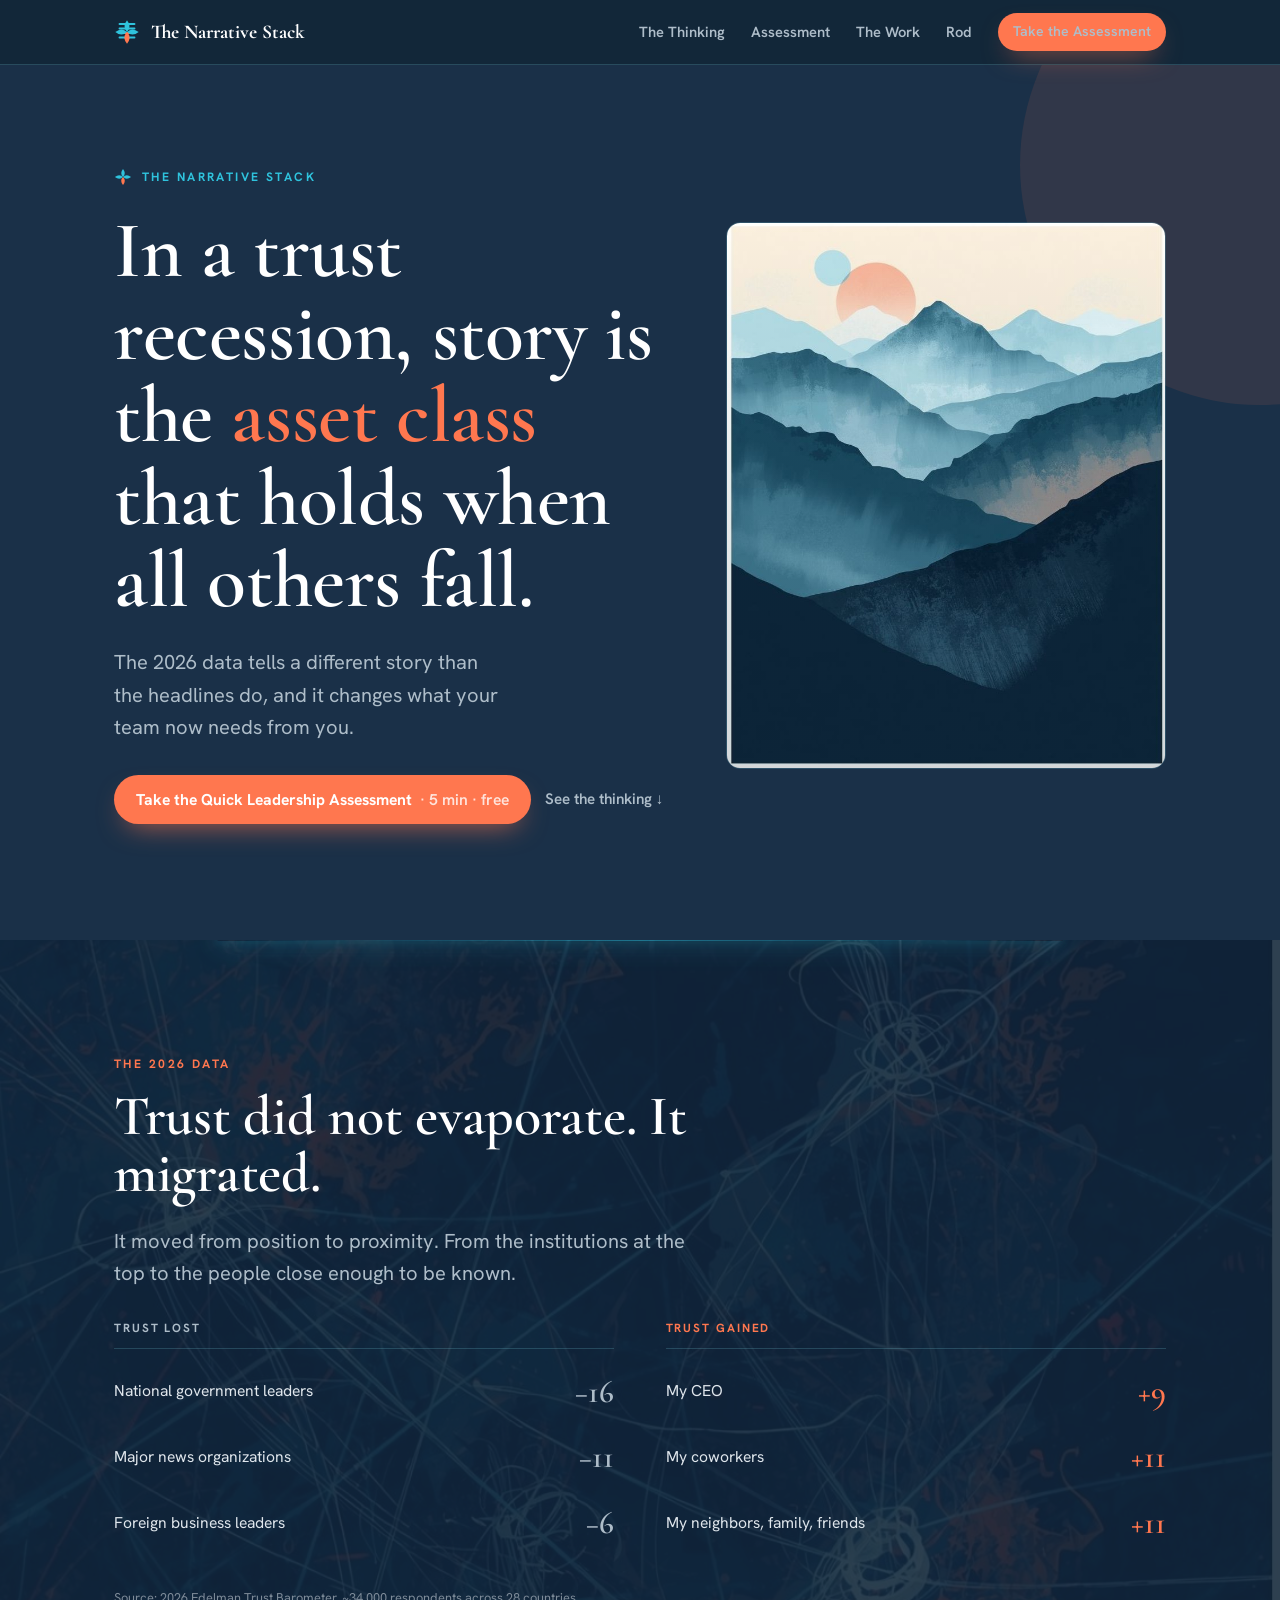
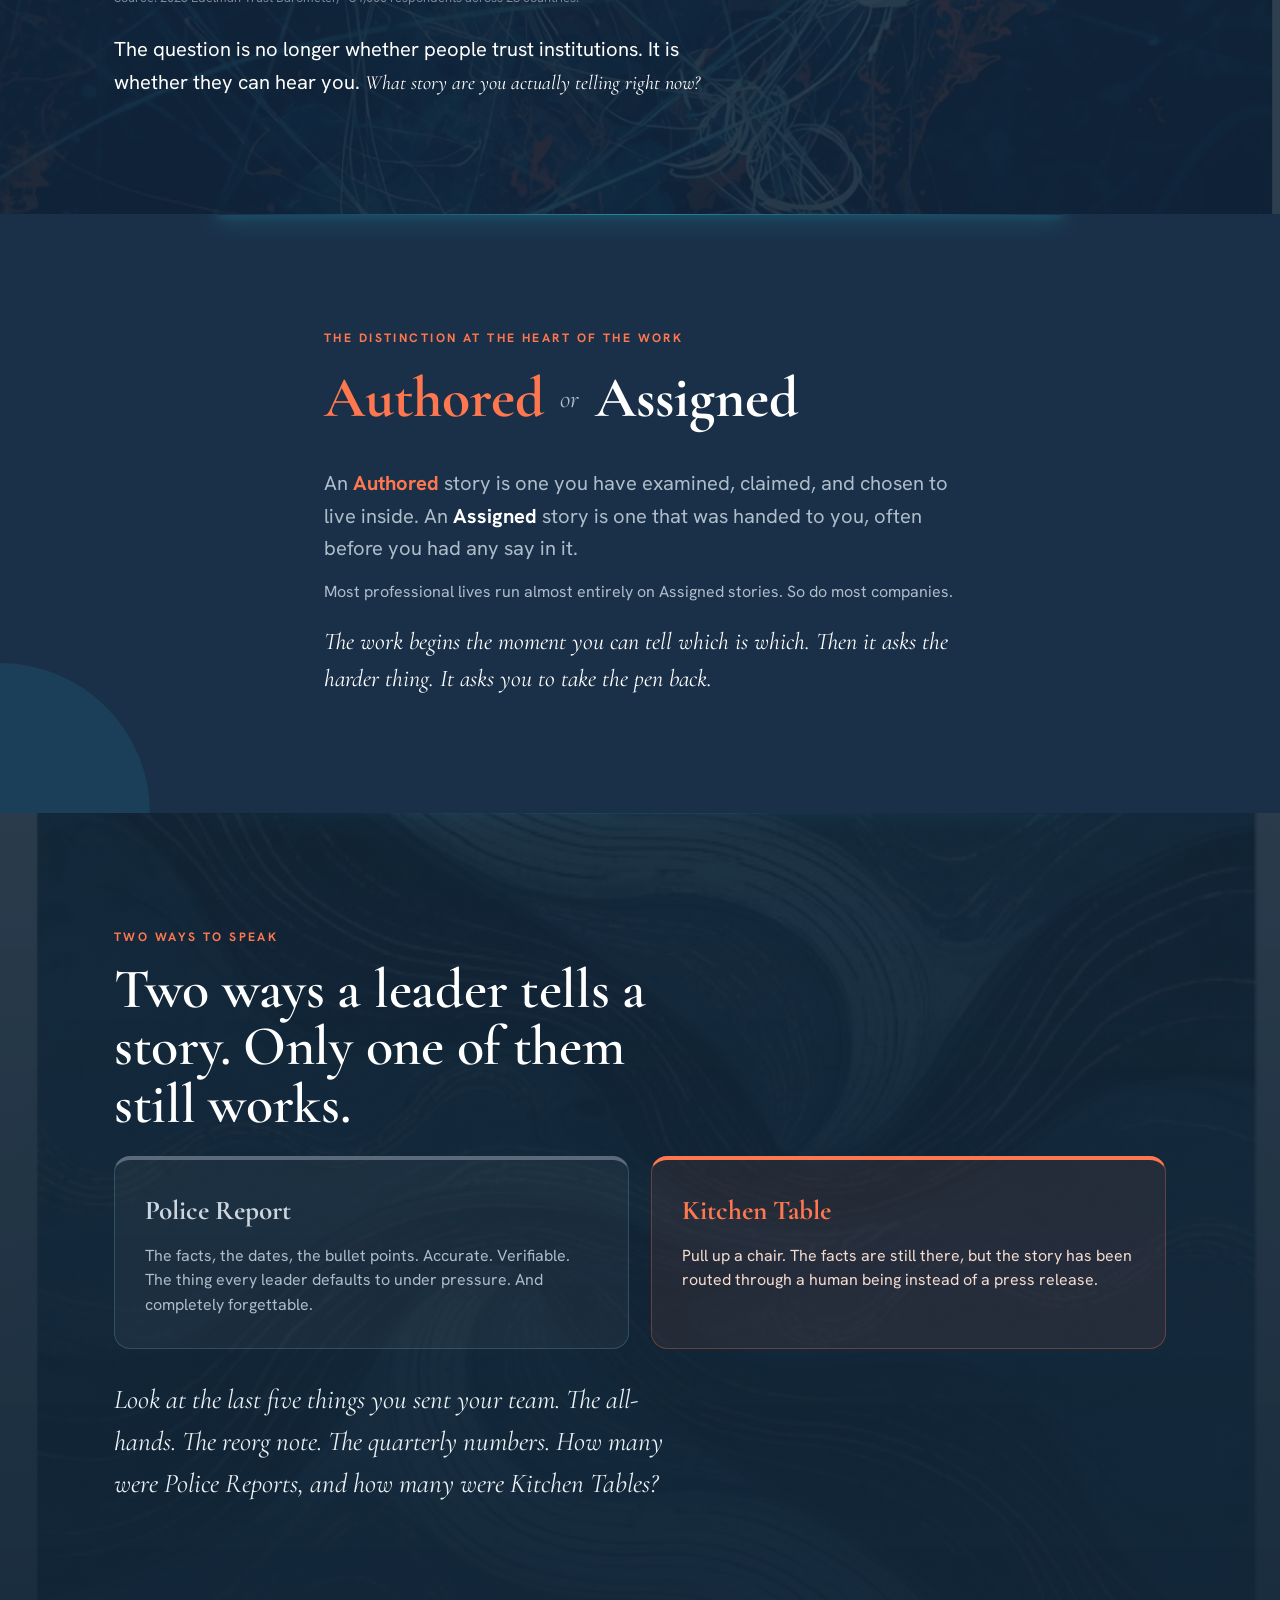
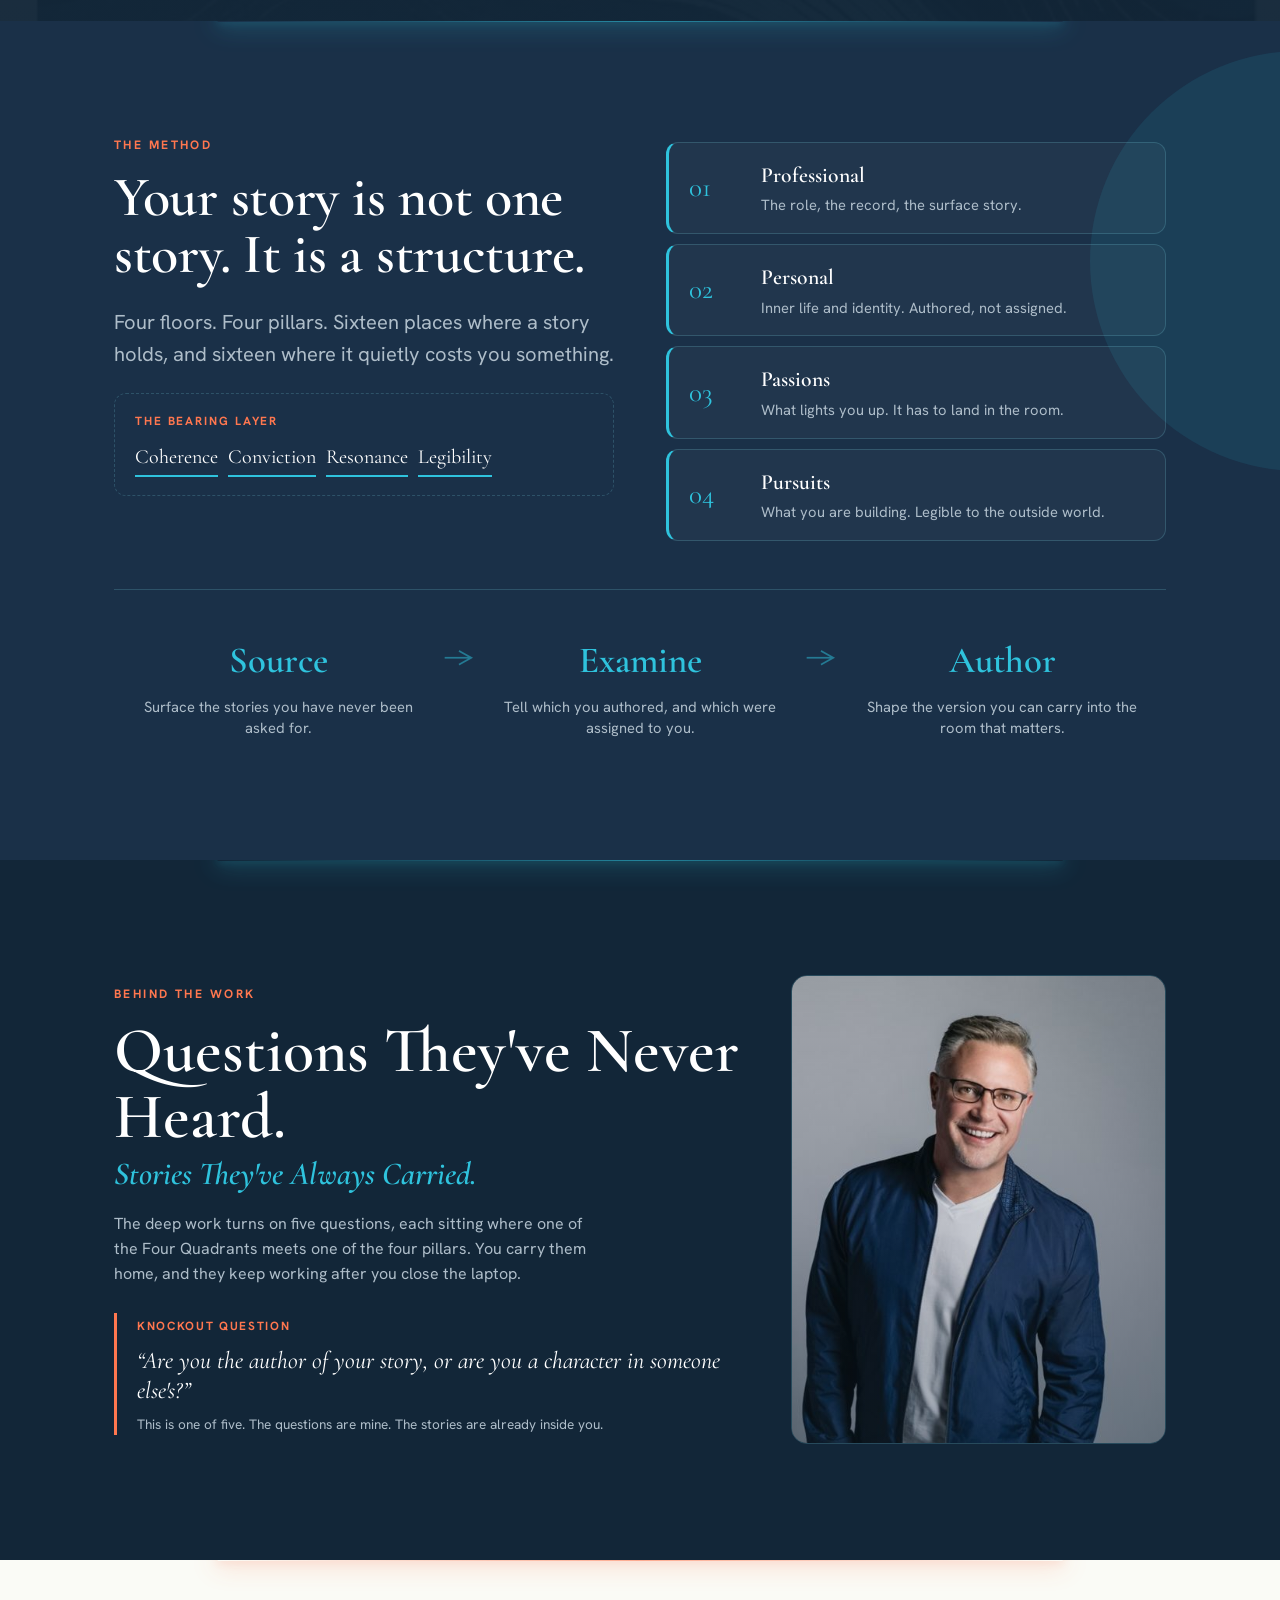
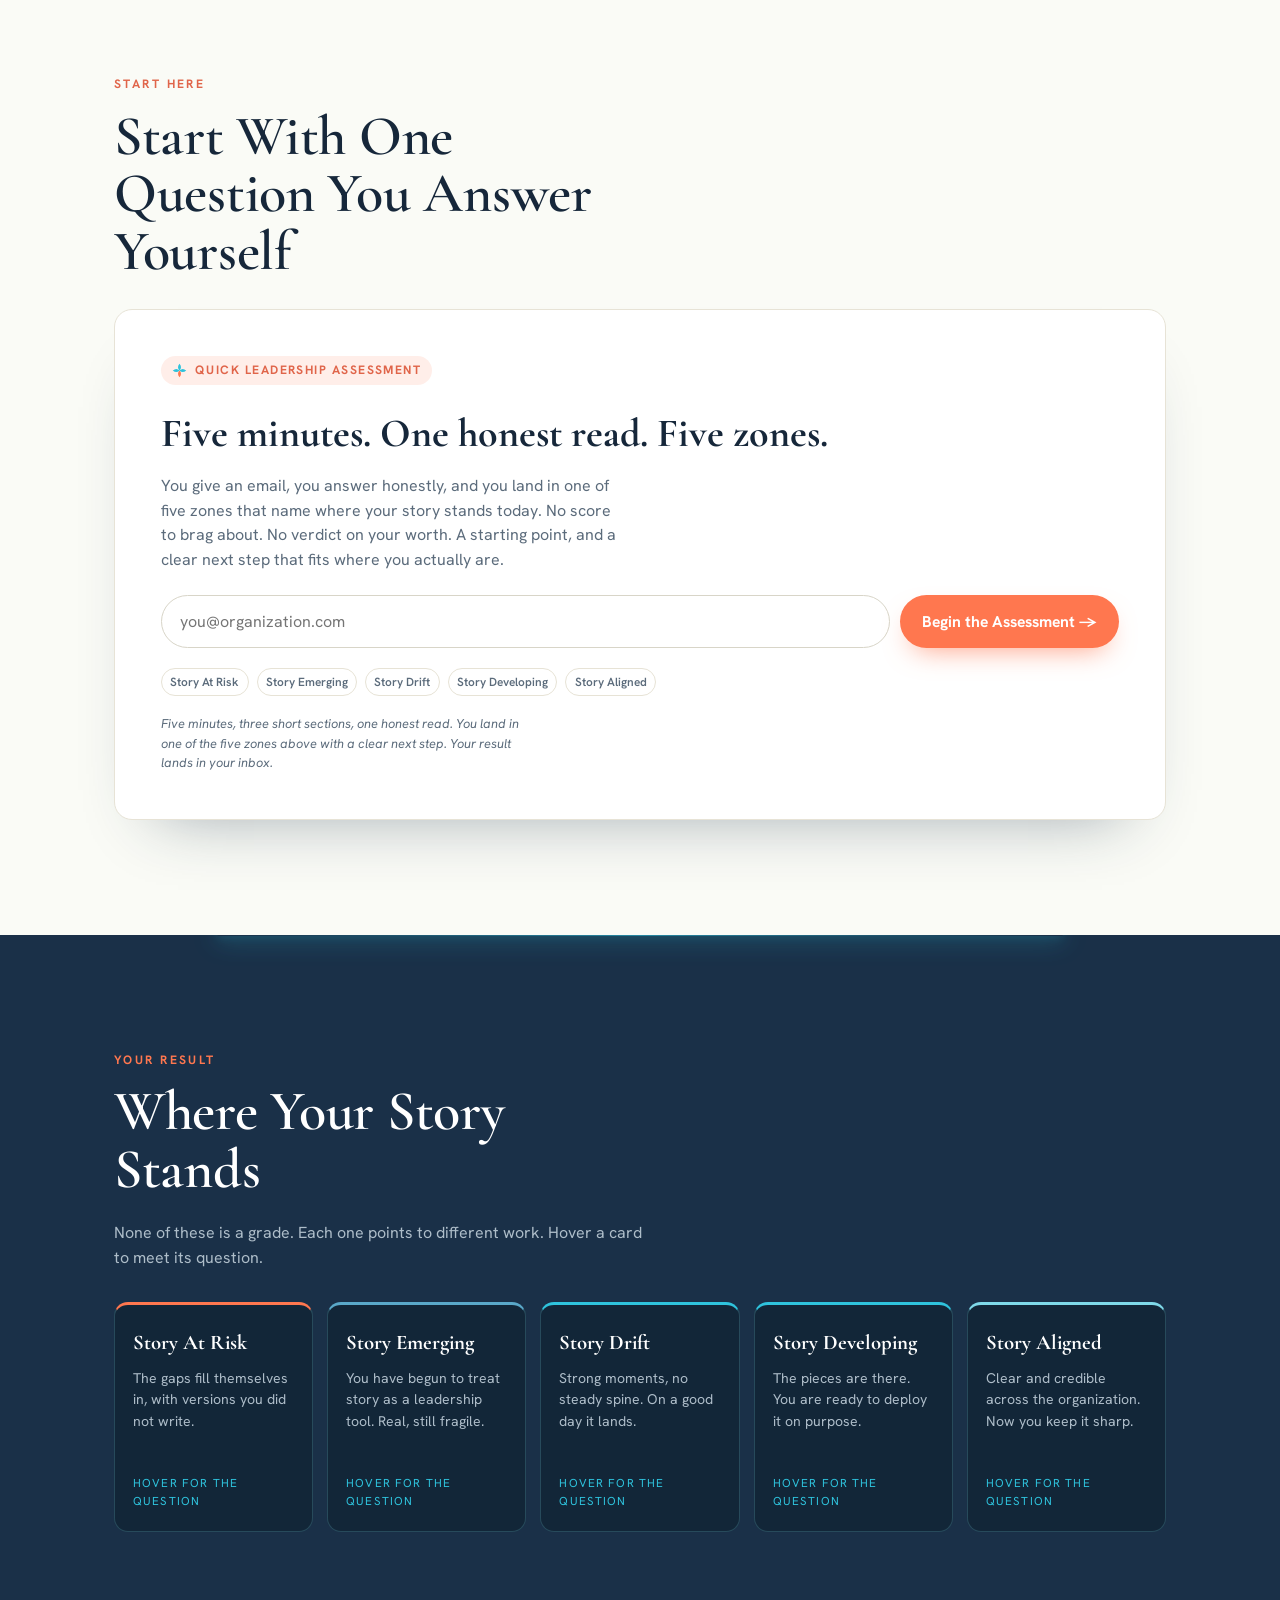
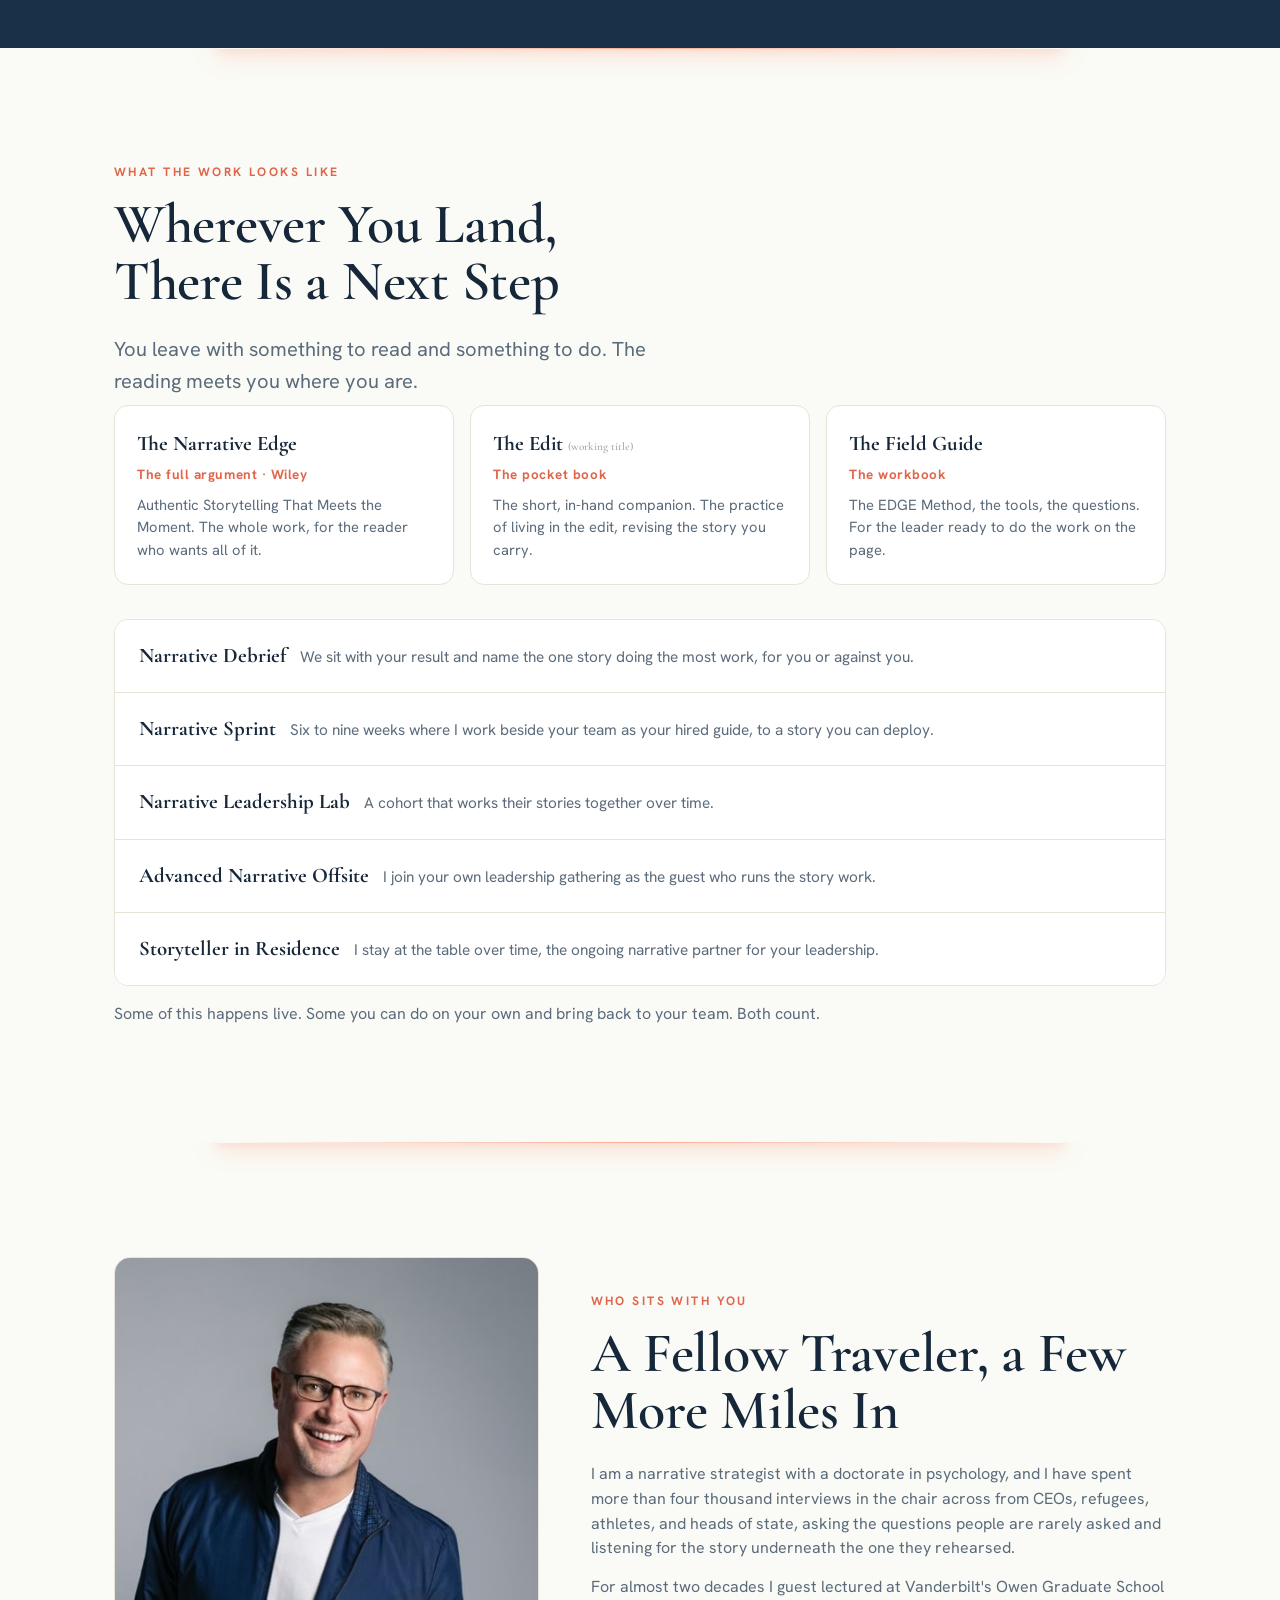
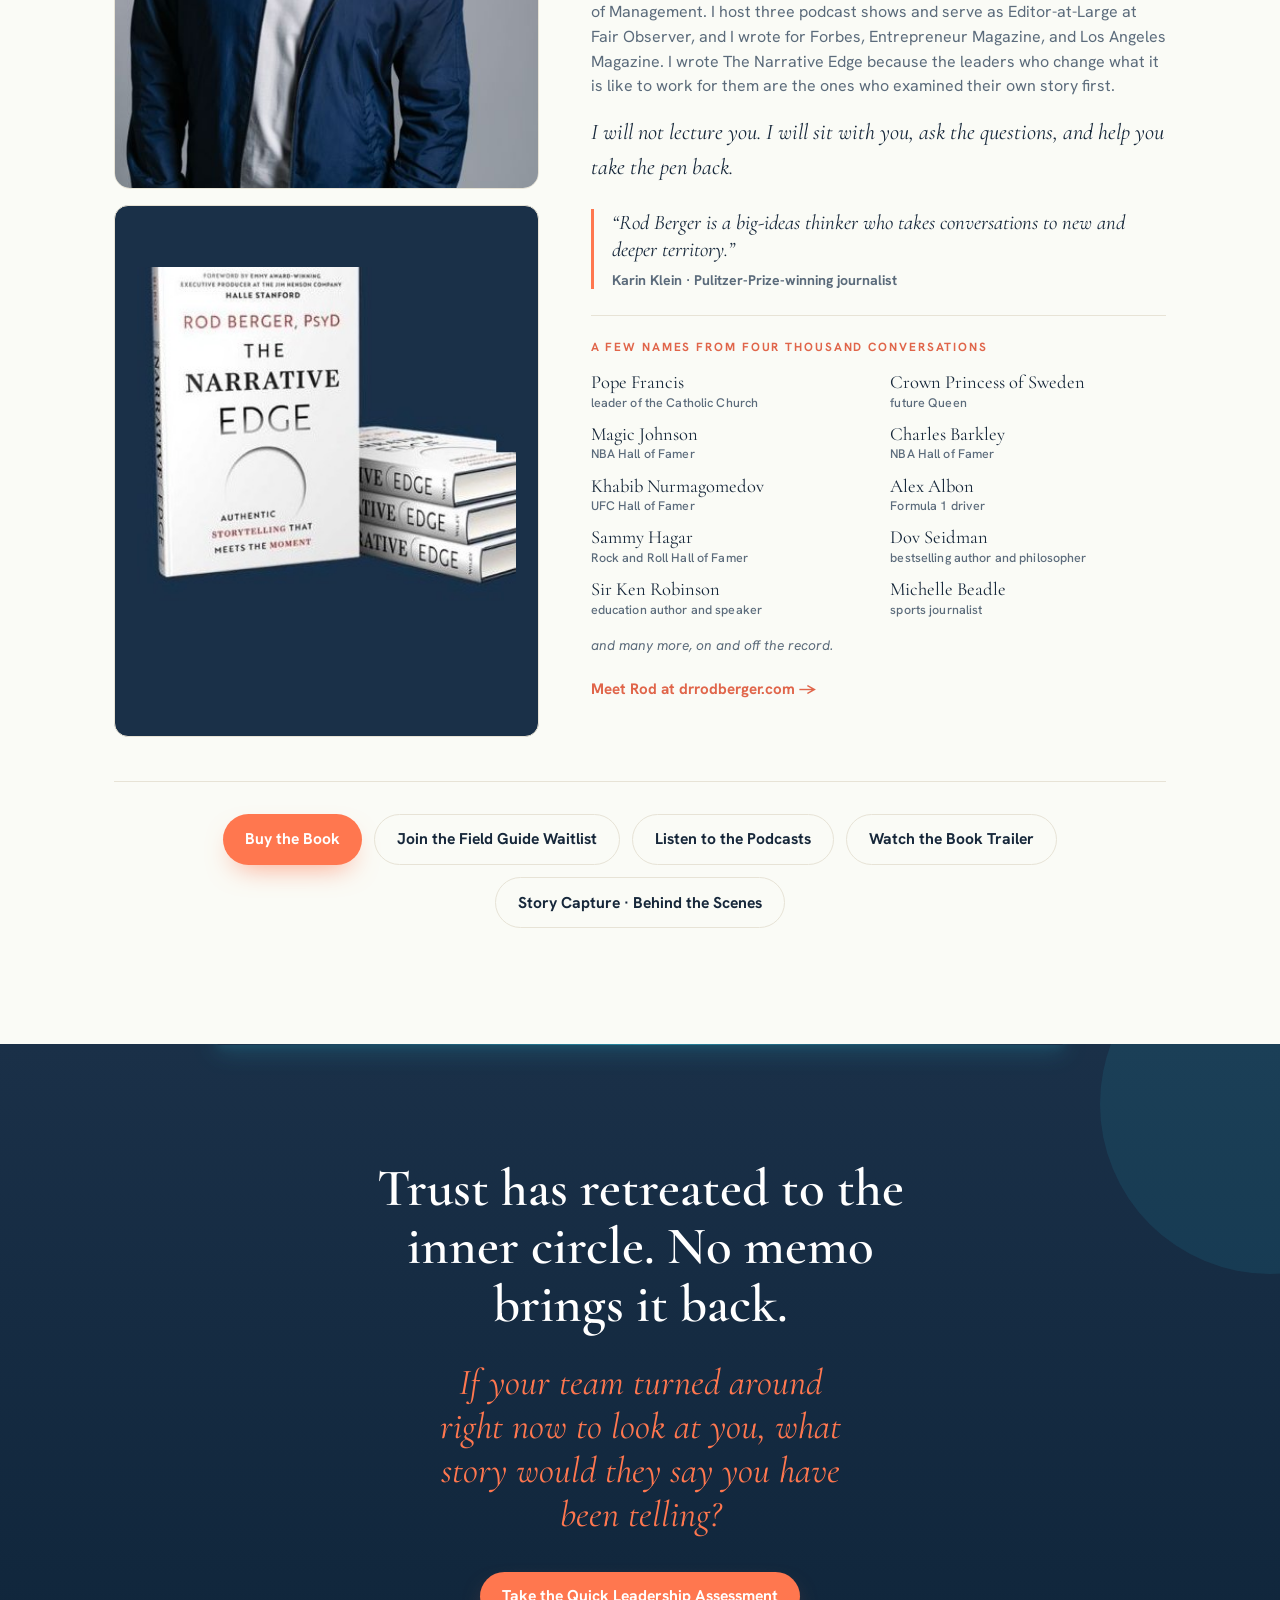
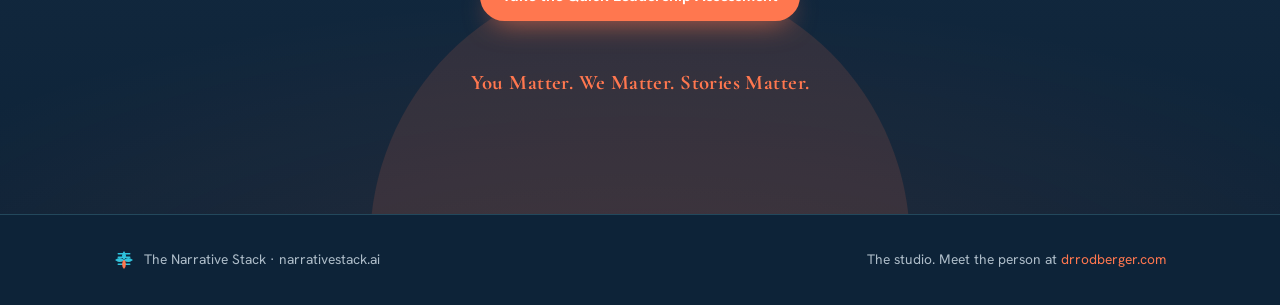
==== site/index.html @ 5fd783f6 "Protect narrativestack.ai source Co-Authored-By: Claude Fable 5 <noreply@anthropic.com>" ====
<!DOCTYPE html>
<html lang="en">
<head>
<meta charset="UTF-8">
<meta name="viewport" content="width=device-width, initial-scale=1.0">
<title>The Narrative Stack · narrativestack.ai</title>
<meta name="description" content="The Narrative Stack is the studio doorway of Dr. Rod Berger. Take the five-minute Quick Leadership Assessment and find where your story stands today.">
<link rel="icon" href="data:image/svg+xml,%3Csvg xmlns='http://www.w3.org/2000/svg' viewBox='0 0 40 40'%3E%3Crect width='40' height='40' rx='8' fill='%231A3048'/%3E%3Cpath d='M20 20 Q12 12 20 2 Q28 12 20 20 Z' fill='%232FC3DD'/%3E%3Cpath d='M20 20 Q28 12 38 20 Q28 28 20 20 Z' fill='%232FC3DD'/%3E%3Cpath d='M20 20 Q28 28 20 38 Q12 28 20 20 Z' fill='%23FF774F'/%3E%3Cpath d='M20 20 Q12 28 2 20 Q12 12 20 20 Z' fill='%232FC3DD'/%3E%3C/svg%3E">
<meta property="og:type" content="website">
<meta property="og:title" content="The Narrative Stack · narrativestack.ai">
<meta property="og:description" content="The studio doorway of Dr. Rod Berger. Take the five-minute Quick Leadership Assessment and find where your story stands today.">
<meta property="og:url" content="https://narrativestack.ai/">
<meta property="og:image" content="https://narrativestack.ai/assets/hero-mountain.jpg">
<meta name="twitter:card" content="summary_large_image">
<meta name="twitter:title" content="The Narrative Stack · narrativestack.ai">
<meta name="twitter:description" content="The studio doorway of Dr. Rod Berger. Take the five-minute Quick Leadership Assessment and find where your story stands today.">
<meta name="twitter:image" content="https://narrativestack.ai/assets/hero-mountain.jpg">
<link rel="preconnect" href="https://fonts.googleapis.com">
<link rel="preconnect" href="https://fonts.gstatic.com" crossorigin>
<link href="https://fonts.googleapis.com/css2?family=Cormorant+Garamond:ital,wght@0,500;0,600;0,700;1,500;1,600&family=Hanken+Grotesk:wght@400;500;600;700&display=swap" rel="stylesheet">
<style>
:root{
  --navy:#1A3048; --navy-deep:#122638; --navy-deeper:#0D2338;
  --slate:#46566A; --slate-light:#5B6B7B;
  --cyan:#2FC3DD; --coral:#FF774F; --coral-deep:#E0654A;
  --cream:#FAFBF6; --cream-warm:#F6EFE0;
  --ink:#16273a; --muted:#5B6B7B; --on-navy:#AEBDC9;
  --line:rgba(127,217,233,.20); --line-warm:#e7e3d6;
  --serif:"Cormorant Garamond",Georgia,serif;
  --sans:"Hanken Grotesk",sans-serif;
  --maxw:1180px; --pad:clamp(20px,5vw,72px);
  --clifftree:url("[data-uri]");
  --currents:url("[data-uri]");
  --constellation:url("[data-uri]");
  --stilllife:url("[data-uri]");
  --portrait:url("[data-uri]");
}
*{box-sizing:border-box;margin:0;padding:0}
html{scroll-behavior:smooth}
body{font-family:var(--sans);background:var(--navy);color:#fff;-webkit-font-smoothing:antialiased;line-height:1.55;overflow-x:hidden}
section{position:relative;overflow:hidden}
.wrap{max-width:var(--maxw);margin:0 auto;padding-left:var(--pad);padding-right:var(--pad)}
.sec{padding-top:clamp(74px,9vw,130px);padding-bottom:clamp(74px,9vw,130px)}
.bg-navy{background:var(--navy)} .bg-deep{background:var(--navy-deep)} .bg-cream{background:var(--cream);color:var(--ink)}

/* type */
.serif{font-family:var(--serif)}
h1,h2,.disp{font-family:var(--serif);font-weight:600;line-height:1.03;letter-spacing:-.005em}
.eyebrow,.kicker{font-family:var(--sans);font-weight:700;font-size:.76rem;letter-spacing:.2em;text-transform:uppercase}
.kicker{color:var(--coral)} .bg-cream .kicker{color:var(--coral-deep)}
.h-sec{font-family:var(--serif);font-weight:600;font-size:clamp(2.2rem,5vw,3.5rem);margin:14px 0 22px}
.lead{font-size:clamp(1.06rem,1.6vw,1.26rem);line-height:1.6}
.on-navy{color:var(--on-navy)} .muted{color:var(--muted)}
.coral{color:var(--coral)} .cyan{color:var(--cyan)}

/* motifs */
.pin{display:inline-block;vertical-align:-.12em}
.qcircle{position:absolute;border-radius:50%;pointer-events:none;z-index:0}
.qcircle.cy{background:rgba(47,195,221,.10)} .qcircle.co{background:rgba(255,119,79,.10)}
.uline{position:relative;white-space:nowrap;color:var(--coral)}
.over{position:relative;z-index:2}

/* image layer */
.imgbg{position:absolute;inset:0;z-index:0;background-size:cover;background-position:center;opacity:.5}
.imgbg.dim{opacity:.34}
.veil{position:absolute;inset:0;z-index:1}

/* nav */
header.nav{position:sticky;top:0;z-index:60;background:rgba(18,38,56,.85);backdrop-filter:blur(10px);border-bottom:1px solid var(--line)}
.nav .wrap{display:flex;align-items:center;justify-content:space-between;padding:13px var(--pad)}
.brand{display:flex;align-items:center;gap:11px;font-family:var(--serif);font-weight:700;font-size:1.22rem;color:#fff}
.nav-links{display:flex;align-items:center;gap:26px}
.nav-links a{color:var(--on-navy);text-decoration:none;font-weight:600;font-size:.92rem}
.nav-links a:hover{color:#fff}
.btn{display:inline-flex;align-items:center;gap:.5em;border:0;cursor:pointer;font-family:var(--sans);font-weight:700;font-size:.98rem;padding:.8em 1.4em;border-radius:999px;text-decoration:none;transition:transform .18s,box-shadow .18s,background .18s,color .18s}
.btn-coral{background:var(--coral);color:#fff;box-shadow:0 12px 28px -12px rgba(255,119,79,.75)}
.btn-coral:hover{transform:translateY(-2px);box-shadow:0 18px 36px -12px rgba(255,119,79,.9)}
.btn-ghost{background:transparent;color:#fff;border:1.5px solid var(--line)}
.btn-ghost:hover{border-color:var(--cyan);color:var(--cyan)}
.nav .btn{padding:.58em 1.05em;font-size:.88rem}
.scrolllink{color:var(--on-navy);font-weight:600;text-decoration:none;font-size:.95rem}
.scrolllink:hover{color:var(--coral)}
@media(max-width:780px){.nav-links a:not(.btn){display:none}}

/* hero */
.hero .wrap{display:grid;grid-template-columns:1.12fr .88fr;gap:clamp(28px,4vw,60px);align-items:center;padding-top:clamp(60px,8vw,104px);padding-bottom:clamp(70px,9vw,116px)}
.hero h1{font-size:clamp(2.7rem,6.4vw,5rem);font-weight:600}
.hero .eyebrow{color:var(--cyan);display:flex;align-items:center;gap:10px;margin-bottom:24px}
.hero .sub{margin:24px 0 32px;max-width:36ch}
.cta-row{display:flex;flex-wrap:wrap;gap:14px;align-items:center}
.heroart{position:relative;aspect-ratio:768/954;border-radius:14px;overflow:hidden;border:1px solid var(--line)}
.heroart .imgbg{background-image:var(--clifftree);background-size:cover;background-position:center;opacity:1}
.heroart .veil{background:linear-gradient(180deg,rgba(18,38,56,0),rgba(18,38,56,.18))}

/* two-col */
.two{display:grid;grid-template-columns:1fr 1fr;gap:clamp(26px,4vw,60px);align-items:center}

/* premise data */
.datacols{display:grid;grid-template-columns:1fr 1fr;gap:clamp(26px,4vw,56px);margin-top:30px}
.datacol h4{font-family:var(--sans);font-weight:700;letter-spacing:.16em;text-transform:uppercase;font-size:.74rem;margin-bottom:18px;padding-bottom:10px;border-bottom:1px solid var(--line)}
.datacol.lost h4{color:var(--on-navy)} .datacol.gain h4{color:var(--coral)}
.row{display:flex;align-items:center;gap:14px;margin:16px 0}
.row .lab{flex:1;font-size:.98rem;color:#dfe6ec}
.row .num{font-family:var(--serif);font-weight:600;font-size:2rem;min-width:64px;text-align:right}
.lost .num{color:var(--on-navy)} .gain .num{color:var(--coral)}
.bar{height:8px;border-radius:6px}
.lost .bar{background:var(--slate-light)} .gain .bar{background:var(--coral)}
.barwrap{flex:0 0 120px}
.src{margin-top:24px;font-size:.8rem;color:#7d8b99}

/* authored/assigned */
.av{display:flex;gap:16px;flex-wrap:wrap;align-items:center;margin:6px 0 24px}
.av .t{font-family:var(--serif);font-weight:700;font-size:clamp(2.4rem,5.2vw,3.6rem)}
.av .t.au{color:var(--coral)} .av .t.as{color:#fff}
.av .o{color:var(--on-navy);font-family:var(--serif);font-style:italic;font-size:1.6rem}

/* two ways */
.cards2{display:grid;grid-template-columns:1fr 1fr;gap:22px;margin-top:6px}
.regcard{border-radius:16px;padding:30px}
.regcard h3{font-family:var(--serif);font-size:1.7rem;margin-bottom:12px}
.reg-police{background:rgba(255,255,255,.04);border:1px solid var(--line);border-top:4px solid var(--slate-light)}
.reg-kitchen{background:rgba(255,119,79,.08);border:1px solid rgba(255,119,79,.3);border-top:4px solid var(--coral)}
.reg-police h3{color:#cdd6de} .reg-kitchen h3{color:var(--coral)}
.provoke{margin-top:30px;font-family:var(--serif);font-style:italic;font-size:clamp(1.2rem,2.4vw,1.7rem);color:#eaf0f4;max-width:48ch}

/* method floors */
.floors{display:flex;flex-direction:column;gap:10px;margin-top:6px}
.floor{display:grid;grid-template-columns:54px 1fr;gap:18px;align-items:center;background:rgba(255,255,255,.03);border:1px solid var(--line);border-left:3px solid var(--cyan);border-radius:12px;padding:16px 20px;transition:transform .2s,background .2s}
.floor:hover{transform:translateX(6px);background:rgba(47,195,221,.06)}
.floor .n{font-family:var(--serif);font-size:1.7rem;color:var(--cyan)}
.floor .ttl{font-family:var(--serif);font-weight:600;font-size:1.35rem}
.floor .d{color:var(--on-navy);font-size:.92rem;margin-top:2px}
.bearing{margin-top:18px;border:1px dashed var(--line);border-radius:12px;padding:18px 20px}
.bearing .h{font-size:.74rem;letter-spacing:.16em;text-transform:uppercase;color:var(--coral);font-weight:700;margin-bottom:12px}
.pillars{display:flex;flex-wrap:wrap;gap:10px}
.pillars span{font-family:var(--serif);font-size:1.25rem;color:#fff;border-bottom:2px solid var(--cyan);padding-bottom:2px}
.triad{display:grid;grid-template-columns:repeat(3,1fr);border:1px solid var(--line);border-radius:12px;overflow:hidden;margin-top:22px}
.triad .c{padding:22px 20px;border-right:1px solid var(--line)} .triad .c:last-child{border-right:0}
.triad .c h4{font-family:var(--serif);font-size:1.4rem;color:var(--cyan);margin-bottom:8px}
.triad .c p{color:var(--on-navy);font-size:.92rem}

/* behind the work */
.bw{display:grid;grid-template-columns:1.25fr .75fr;gap:clamp(26px,4vw,52px);align-items:center}
.statement{font-family:var(--serif);font-weight:600;font-size:clamp(2.4rem,5.4vw,4rem);line-height:1.04}
.statement .s{display:block;color:var(--cyan);font-style:italic;font-size:clamp(1.3rem,2.6vw,2rem);margin-top:.2em}
.ko{margin-top:26px;border-left:3px solid var(--coral);padding-left:20px}
.ko .lab{font-size:.74rem;letter-spacing:.14em;text-transform:uppercase;color:var(--coral);font-weight:700}
.ko p{font-family:var(--serif);font-style:italic;font-size:1.5rem;color:#fff;margin-top:8px;line-height:1.25}
.ko .one{display:block;margin-top:8px;font-family:var(--sans);font-style:normal;font-size:.85rem;color:var(--on-navy)}
.rodframe{position:relative;border-radius:16px;aspect-ratio:4/5;overflow:hidden;border:1px solid var(--line)}
.rodframe .imgbg{background-image:var(--portrait);opacity:1}
.rodframe .veil{background:linear-gradient(180deg,transparent,rgba(18,38,56,.35))}

/* assessment */
.assess{background:#fff;border:1px solid var(--line-warm);border-radius:18px;padding:clamp(26px,4vw,46px);box-shadow:0 34px 64px -42px rgba(26,48,72,.45);position:relative;overflow:hidden}
.assess .badge{display:inline-flex;align-items:center;gap:8px;background:rgba(255,119,79,.12);color:var(--coral-deep);font-weight:700;font-size:.76rem;letter-spacing:.12em;text-transform:uppercase;padding:.45em .9em;border-radius:999px}
.assess h3{font-family:var(--serif);font-size:clamp(1.8rem,3.4vw,2.5rem);color:var(--ink);margin:16px 0 10px}
.assess p{color:var(--muted);max-width:52ch}
.form{display:flex;gap:10px;flex-wrap:wrap;margin-top:22px}
.form input{flex:1 1 260px;min-width:0;padding:.95em 1.1em;border:1.5px solid #d8d5c8;border-radius:999px;font-family:var(--sans);font-size:1rem;color:var(--ink)}
.form input:focus{outline:none;border-color:var(--coral);box-shadow:0 0 0 4px rgba(255,119,79,.16)}
.zchips{display:flex;gap:8px;margin-top:20px;flex-wrap:wrap}
.zchips span{font-size:.74rem;font-weight:600;color:var(--muted);border:1px solid var(--line-warm);border-radius:999px;padding:.3em .7em}
.enote{margin-top:18px;font-size:.8rem;color:#9aa0a6;font-style:italic}

/* flip cards */
.zgrid{display:grid;grid-template-columns:repeat(5,1fr);gap:14px;margin-top:32px}
.flip{perspective:1200px;height:230px}
.fin{position:relative;width:100%;height:100%;transform-style:preserve-3d;transition:transform .6s cubic-bezier(.4,.1,.2,1)}
.flip:hover .fin,.flip:focus-within .fin{transform:rotateY(180deg)}
.face{position:absolute;inset:0;backface-visibility:hidden;border-radius:14px;padding:22px 18px;display:flex;flex-direction:column;border:1px solid var(--line)}
.front{background:var(--navy-deep);border-top:3px solid var(--cyan)}
.flip:nth-child(1) .front{border-top-color:var(--coral)}
.flip:nth-child(2) .front{border-top-color:#5aa8c9}
.flip:nth-child(5) .front{border-top-color:#7FD9E9}
.front h4{font-family:var(--serif);font-size:1.3rem;margin-bottom:8px}
.front p{color:var(--on-navy);font-size:.88rem}
.front .hint{margin-top:auto;font-size:.72rem;color:var(--cyan);letter-spacing:.1em;text-transform:uppercase}
.back{background:linear-gradient(160deg,var(--coral),var(--coral-deep));transform:rotateY(180deg);color:#fff;justify-content:center}
.back p{font-family:var(--serif);font-style:italic;font-size:1.18rem;line-height:1.3}

/* the work */
.anchors{display:grid;grid-template-columns:repeat(3,1fr);gap:16px;margin-top:8px;margin-bottom:34px}
.anchor{background:#fff;border:1px solid var(--line-warm);border-radius:14px;padding:22px}
.anchor .t{font-family:var(--serif);font-weight:700;font-size:1.3rem;color:var(--ink)}
.anchor .role{font-size:.84rem;color:var(--coral-deep);font-weight:700;margin:4px 0 8px;letter-spacing:.04em}
.anchor p{color:var(--muted);font-size:.92rem}
.eng{border:1px solid var(--line-warm);border-radius:14px;overflow:hidden}
.rung{padding:20px 24px;background:#fff;border-bottom:1px solid var(--line-warm);cursor:default}
.rung:last-child{border-bottom:0}
.rung .head{display:flex;align-items:baseline;gap:14px;flex-wrap:wrap}
.rung .name{font-family:var(--serif);font-weight:700;font-size:1.3rem;color:var(--ink)}
.rung .desc{color:var(--muted);font-size:.96rem}
.flow{display:flex;align-items:center;gap:8px;flex-wrap:wrap;max-height:0;opacity:0;overflow:hidden;transition:max-height .4s ease,opacity .35s ease,margin .4s ease;margin-top:0}
.rung:hover .flow{max-height:120px;opacity:1;margin-top:14px}
.flow .step{font-size:.82rem;font-weight:600;color:var(--ink);background:var(--cream-warm);border:1px solid var(--line-warm);border-radius:999px;padding:.4em .8em}
.flow .arr{color:var(--coral);font-weight:800}
.rung:hover{background:var(--cream-warm)}

/* bio */
.bio{display:grid;grid-template-columns:.85fr 1.15fr;gap:clamp(26px,4vw,52px);align-items:center}
.biocol-img{display:grid;grid-template-columns:1fr;gap:16px}
.pimg{position:relative;border-radius:16px;aspect-ratio:4/5;overflow:hidden;border:1px solid var(--line-warm)}
.pimg .imgbg{background-image:var(--portrait);opacity:1}
.bookimg{border-radius:14px;overflow:hidden;border:1px solid var(--line-warm);background:var(--navy);aspect-ratio:4/5;display:flex;align-items:center;justify-content:center;padding:22px}
.bookimg img{display:block;width:100%;height:100%;object-fit:contain}
.endorse{margin-top:24px;border-left:3px solid var(--coral);padding-left:18px}
.endorse p{font-family:var(--serif);font-style:italic;font-size:1.3rem;color:var(--ink);line-height:1.3}
.endorse .who{display:block;margin-top:8px;font-family:var(--sans);font-style:normal;font-weight:700;font-size:.88rem;color:var(--muted)}
.voices{margin-top:26px;border-top:1px solid var(--line-warm);padding-top:22px}
.vlabel{font-size:.74rem;letter-spacing:.16em;text-transform:uppercase;color:var(--coral-deep);font-weight:700;margin-bottom:16px}
.vlist{list-style:none;display:grid;grid-template-columns:1fr 1fr;gap:14px 24px}
.vlist li{font-family:var(--serif);font-size:1.16rem;color:var(--ink);line-height:1.15}
.vlist li span{display:block;font-family:var(--sans);font-size:.78rem;color:var(--muted);font-weight:500;letter-spacing:.01em;margin-top:2px}
@media(max-width:520px){.vlist{grid-template-columns:1fr}}

/* closing */
.closing{background:radial-gradient(120% 80% at 50% 118%,rgba(255,119,79,.12),transparent 58%),linear-gradient(180deg,var(--navy),var(--navy-deeper))}
.closing .big{font-family:var(--serif);font-weight:600;font-size:clamp(2rem,4.4vw,3.3rem);line-height:1.1;max-width:22ch;margin:0 auto;text-align:center}
.closing .q{font-family:var(--serif);font-style:italic;font-size:clamp(1.5rem,3.2vw,2.3rem);color:var(--coral);text-align:center;max-width:26ch;margin:28px auto 0;line-height:1.2}
.closing .rowc{display:flex;justify-content:center;margin-top:34px}
.sig{text-align:center;margin-top:46px;font-family:var(--serif);font-weight:600;letter-spacing:.02em;color:var(--on-navy);font-size:1.3rem}
.sig b{color:var(--coral)}

/* footer */
footer{background:var(--navy-deeper);color:var(--on-navy);padding:34px 0;border-top:1px solid var(--line);font-size:.86rem}
footer .wrap{display:flex;justify-content:space-between;flex-wrap:wrap;gap:14px}
footer a{color:var(--coral);text-decoration:none}

.reveal{opacity:0;transform:translateY(22px);transition:opacity .7s,transform .7s}
.reveal.in{opacity:1;transform:none}

@media(max-width:880px){
  .hero .wrap,.two,.datacols,.bw,.bio{grid-template-columns:1fr}
  .cards2{grid-template-columns:1fr}
  .triad{grid-template-columns:1fr}
  .triad .c{border-right:0;border-bottom:1px solid var(--line)}
  .zgrid{grid-template-columns:1fr 1fr}
  .anchors{grid-template-columns:1fr}
  .heroart{min-height:300px}
}

/* animated logo mark: four stacked lines build into the cross, pure-CSS loop */
.logomark{display:block;flex:0 0 auto}
.logomark .ln{transform-box:view-box;transform-origin:20px 20px}
.logomark .pt{transform-box:view-box;transform-origin:20px 20px}
.logomark .l1{animation:lmL1 6s ease-in-out infinite}
.logomark .l2{animation:lmL2 6s ease-in-out infinite}
.logomark .l3{animation:lmL3 6s ease-in-out infinite}
.logomark .l4{animation:lmL4 6s ease-in-out infinite}
.logomark .pt{animation:lmBloom 6s ease-in-out infinite}
@keyframes lmL1{0%{transform:translateY(-11px);opacity:1}24%{transform:translateY(0);opacity:1}30%,86%{transform:translateY(0);opacity:0}100%{transform:translateY(-11px);opacity:1}}
@keyframes lmL2{0%{transform:translateY(-4px);opacity:1}24%{transform:translateY(0);opacity:1}30%,86%{transform:translateY(0);opacity:0}100%{transform:translateY(-4px);opacity:1}}
@keyframes lmL3{0%{transform:translateY(4px);opacity:1}24%{transform:translateY(0);opacity:1}30%,86%{transform:translateY(0);opacity:0}100%{transform:translateY(4px);opacity:1}}
@keyframes lmL4{0%{transform:translateY(11px);opacity:1}24%{transform:translateY(0);opacity:1}30%,86%{transform:translateY(0);opacity:0}100%{transform:translateY(11px);opacity:1}}
@keyframes lmBloom{0%,14%{transform:scale(.3);opacity:0}30%{transform:scale(1.08);opacity:1}40%,84%{transform:scale(1);opacity:1}100%{transform:scale(.3);opacity:0}}100%{transform:scale(1);opacity:1}}
/* glowing seam between cards */
.seam{position:absolute;top:0;left:0;right:0;height:1px;z-index:6;pointer-events:none}
.seam::after{content:"";position:absolute;top:-1px;left:50%;width:0;height:2px;transform:translateX(-50%);
  background:linear-gradient(90deg,transparent,var(--coral),transparent);
  box-shadow:0 0 26px 2px rgba(255,119,79,.9),0 0 8px 0 rgba(255,119,79,.9);opacity:0}
.seam.cy::after{background:linear-gradient(90deg,transparent,var(--cyan),transparent);box-shadow:0 0 26px 2px rgba(47,195,221,.9),0 0 8px 0 rgba(47,195,221,.9)}
.seam.in::after{animation:seamGlow 1.5s ease forwards}
@keyframes seamGlow{0%{width:0;opacity:0}50%{width:82%;opacity:1}100%{width:66%;opacity:.6}}

/* method: teach the quadrant-to-pillar link on hover */
.floor{transition:transform .2s,background .2s,border-color .2s,box-shadow .25s}
.floor:hover,.floor.lit{border-left-color:#8BEAF7;background:rgba(47,195,221,.08);box-shadow:-9px 0 24px -6px rgba(47,195,221,.8)}
.pillars span{cursor:default;transition:color .2s,border-color .2s,text-shadow .25s,transform .2s}
.pillars span:hover,.pillars span.lit{color:#5BD7EC;border-bottom-color:#8BEAF7;text-shadow:0 0 22px rgba(47,195,221,1);transform:translateY(-1px)}

/* method spine: Source -> Examine -> Author, lit in sequence */
.spine{margin-top:48px;border-top:1px solid var(--line);padding-top:36px;display:flex;align-items:flex-start;justify-content:center;gap:6px;flex-wrap:wrap}
.spine .step{flex:1 1 0;min-width:150px;max-width:320px;text-align:center;padding:6px 16px}
.spine .step h4{font-family:var(--serif);font-weight:600;font-size:clamp(1.6rem,3vw,2.3rem);color:var(--cyan);transition:color .2s,text-shadow .25s}
.spine .step p{color:var(--on-navy);font-size:.92rem;margin-top:8px;line-height:1.42}
.spine .arr{flex:0 0 auto;align-self:flex-start;margin-top:10px;color:var(--cyan);font-size:1.7rem;opacity:.5}
.spine .step:hover h4{color:#BFF2FA;text-shadow:0 0 24px rgba(47,195,221,1)}
.spine.in .step:nth-child(1) h4{animation:spineGlow 1.1s ease .15s}
.spine.in .step:nth-child(3) h4{animation:spineGlow 1.1s ease .5s}
.spine.in .step:nth-child(5) h4{animation:spineGlow 1.1s ease .85s}
.spine.in .arr:nth-child(2){animation:arrPulse 1s ease .42s}
.spine.in .arr:nth-child(4){animation:arrPulse 1s ease .77s}
@keyframes spineGlow{0%{color:var(--cyan);text-shadow:none}42%{color:#CFF5FB;text-shadow:0 0 28px rgba(47,195,221,1)}100%{color:var(--cyan);text-shadow:none}}
@keyframes arrPulse{0%{opacity:.5;transform:translateX(-5px)}45%{opacity:1;color:#CFF5FB;transform:translateX(0)}100%{opacity:.5;transform:translateX(0)}}
@media(max-width:560px){.spine .arr{transform:rotate(90deg);margin:0 auto}}

.vlink{color:var(--ink);text-decoration:none;border-bottom:1px solid transparent;transition:color .2s,border-color .2s}
.vlink:hover{color:var(--coral-deep);border-bottom-color:var(--coral-deep)}
.vlist li.vmorecell{font-family:var(--serif);font-style:italic;color:var(--muted)}
.vlist li.vmorecell span{font-style:normal}
.vmore{margin-top:18px;font-size:.86rem;color:var(--muted);font-style:italic}
.btn-line2{background:transparent;color:var(--ink);border:1.5px solid var(--line-warm)}
.btn-line2:hover{border-color:var(--coral);color:var(--coral-deep);transform:translateY(-2px)}
.biocta{margin-top:44px;padding-top:32px;border-top:1px solid var(--line-warm);display:flex;flex-wrap:wrap;gap:12px;justify-content:center}
@media(max-width:560px){.biocta{flex-direction:column}.biocta .btn{width:100%;justify-content:center}}
</style>
</head>
<body>
<svg width="0" height="0" style="position:absolute"><defs><g id="pin">
  <path d="M20 20 Q12 12 20 2 Q28 12 20 20 Z" fill="#2FC3DD"/>
  <path d="M20 20 Q28 12 38 20 Q28 28 20 20 Z" fill="#2FC3DD"/>
  <path d="M20 20 Q28 28 20 38 Q12 28 20 20 Z" fill="#FF774F"/>
  <path d="M20 20 Q12 28 2 20 Q12 12 20 20 Z" fill="#2FC3DD"/>
</g></defs></svg>

<header class="nav"><div class="wrap">
  <div class="brand"><svg class="logomark" viewBox="0 0 40 40" width="26" height="26" aria-hidden="true"><g class="lines"><rect class="ln l1" x="7" y="6" width="26" height="3.1" rx="1.55" fill="#2FC3DD"/><rect class="ln l2" x="7" y="13" width="26" height="3.1" rx="1.55" fill="#2FC3DD"/><rect class="ln l3" x="7" y="20" width="26" height="3.1" rx="1.55" fill="#FF774F"/><rect class="ln l4" x="7" y="27" width="26" height="3.1" rx="1.55" fill="#2FC3DD"/></g><g class="petals"><path class="pt up" d="M20 20 Q12 12 20 2 Q28 12 20 20 Z" fill="#2FC3DD"/><path class="pt right" d="M20 20 Q28 12 38 20 Q28 28 20 20 Z" fill="#2FC3DD"/><path class="pt down" d="M20 20 Q28 28 20 38 Q12 28 20 20 Z" fill="#FF774F"/><path class="pt left" d="M20 20 Q12 28 2 20 Q12 12 20 20 Z" fill="#2FC3DD"/></g></svg> The Narrative Stack</div>
  <nav class="nav-links">
    <a href="#thinking">The Thinking</a><a href="#assessment">Assessment</a><a href="#work">The Work</a><a href="#rod">Rod</a>
    <a class="btn btn-coral" href="#assessment">Take the Assessment</a>
  </nav>
</div></header>

<!-- 1 HERO -->
<section class="hero bg-navy">
  <div class="qcircle co" style="width:480px;height:480px;right:-220px;top:-140px"></div>
  <div class="wrap">
    <div class="over reveal in">
      <div class="eyebrow"><svg class="pin" viewBox="0 0 40 40" width="18" height="18"><use href="#pin"/></svg> The Narrative Stack</div>
      <h1>In a trust recession, story is the <span class="uline">asset class</span> that holds when all others fall.</h1>
      <p class="lead sub on-navy">The 2026 data tells a different story than the headlines do, and it changes what your team now needs from you.</p>
      <div class="cta-row">
        <a class="btn btn-coral" href="#assessment">Take the Quick Leadership Assessment <span style="opacity:.8;font-weight:600">· 5 min · free</span></a>
        <a class="scrolllink" href="#thinking">See the thinking ↓</a>
      </div>
    </div>
    <div class="over reveal in heroart"><div class="imgbg"></div><div class="veil"></div></div>
  </div>
</section>

<!-- 2 PREMISE / DATA -->
<section id="thinking" class="bg-deep sec"><div class="seam cy"></div>
  <div class="imgbg dim" style="background-image:var(--constellation);opacity:.12"></div>
  <div class="wrap over">
    <div class="reveal" style="max-width:64ch">
      <div class="kicker">The 2026 data</div>
      <h2 class="h-sec">Trust did not evaporate. It migrated.</h2>
      <p class="lead on-navy">It moved from position to proximity. From the institutions at the top to the people close enough to be known.</p>
    </div>
    <div class="datacols reveal">
      <div class="datacol lost">
        <h4>Trust Lost</h4>
        <div class="row"><span class="lab">National government leaders</span><span class="num">−16</span></div>
        <div class="row"><span class="lab">Major news organizations</span><span class="num">−11</span></div>
        <div class="row"><span class="lab">Foreign business leaders</span><span class="num">−6</span></div>
      </div>
      <div class="datacol gain">
        <h4>Trust Gained</h4>
        <div class="row"><span class="lab">My CEO</span><span class="barwrap"><span class="bar" style="width:48px"></span></span><span class="num">+9</span></div>
        <div class="row"><span class="lab">My coworkers</span><span class="barwrap"><span class="bar" style="width:62px"></span></span><span class="num">+11</span></div>
        <div class="row"><span class="lab">My neighbors, family, friends</span><span class="barwrap"><span class="bar" style="width:62px"></span></span><span class="num">+11</span></div>
      </div>
    </div>
    <p class="src reveal">Source: 2026 Edelman Trust Barometer, ~34,000 respondents across 28 countries.</p>
    <p class="lead reveal" style="margin-top:26px;max-width:54ch">The question is no longer whether people trust institutions. It is whether they can hear you. <span class="serif" style="font-style:italic;color:#fff"> What story are you actually telling right now?</span></p>
  </div>
</section>

<!-- 3 AUTHORED / ASSIGNED -->
<section class="bg-navy sec"><div class="seam cy"></div>
  <div class="qcircle cy" style="width:300px;height:300px;left:-150px;bottom:-150px"></div>
  <div class="wrap over reveal" style="max-width:760px">
    <div class="kicker">The distinction at the heart of the work</div>
    <div class="av"><span class="t au">Authored</span><span class="o">or</span><span class="t as">Assigned</span></div>
    <p class="lead on-navy">An <b class="coral">Authored</b> story is one you have examined, claimed, and chosen to live inside. An <b style="color:#fff">Assigned</b> story is one that was handed to you, often before you had any say in it.</p>
    <p class="on-navy" style="margin-top:16px">Most professional lives run almost entirely on Assigned stories. So do most companies.</p>
    <p class="serif" style="margin-top:18px;font-size:1.5rem;font-style:italic">The work begins the moment you can tell which is which. Then it asks the harder thing. It asks you to take the pen back.</p>
  </div>
</section>

<!-- 4 TWO WAYS -->
<section class="bg-deep sec"><div class="seam cy"></div>
  <div class="imgbg dim" style="background-image:var(--currents)"></div>
  <div class="veil" style="background:linear-gradient(180deg,rgba(18,38,56,.7),rgba(18,38,56,.9))"></div>
  <div class="wrap over">
    <div class="reveal" style="max-width:62ch"><div class="kicker">Two ways to speak</div>
      <h2 class="h-sec">Two ways a leader tells a story. Only one of them still works.</h2></div>
    <div class="cards2 reveal">
      <div class="regcard reg-police"><h3>Police Report</h3><p class="on-navy">The facts, the dates, the bullet points. Accurate. Verifiable. The thing every leader defaults to under pressure. And completely forgettable.</p></div>
      <div class="regcard reg-kitchen"><h3>Kitchen Table</h3><p style="color:#f4dccf">Pull up a chair. The facts are still there, but the story has been routed through a human being instead of a press release.</p></div>
    </div>
    <p class="provoke reveal">Look at the last five things you sent your team. The all-hands. The reorg note. The quarterly numbers. How many were Police Reports, and how many were Kitchen Tables?</p>
  </div>
</section>

<!-- 5 METHOD -->
<section class="bg-navy sec"><div class="seam cy"></div>
  <div class="qcircle cy" style="width:420px;height:420px;right:-230px;top:30px"></div>
  <div class="wrap over"><div class="two" style="align-items:start">
    <div class="reveal">
      <div class="kicker">The method</div>
      <h2 class="h-sec">Your story is not one story. It is a structure.</h2>
      <p class="lead on-navy">Four floors. Four pillars. Sixteen places where a story holds, and sixteen where it quietly costs you something.</p>
      <div class="bearing" style="margin-top:22px">
        <div class="h">The bearing layer</div>
        <div class="pillars"><span data-p="coherence">Coherence</span><span data-p="conviction">Conviction</span><span data-p="resonance">Resonance</span><span data-p="legibility">Legibility</span></div>
      </div>
    </div>
    <div class="reveal floors">
      <div class="floor" data-pillar="coherence"><div class="n">01</div><div><div class="ttl">Professional</div><div class="d">The role, the record, the surface story.</div></div></div>
      <div class="floor" data-pillar="conviction"><div class="n">02</div><div><div class="ttl">Personal</div><div class="d">Inner life and identity. Authored, not assigned.</div></div></div>
      <div class="floor" data-pillar="resonance"><div class="n">03</div><div><div class="ttl">Passions</div><div class="d">What lights you up. It has to land in the room.</div></div></div>
      <div class="floor" data-pillar="legibility"><div class="n">04</div><div><div class="ttl">Pursuits</div><div class="d">What you are building. Legible to the outside world.</div></div></div>
    </div>
    </div>
    <div class="spine">
      <div class="step"><h4>Source</h4><p>Surface the stories you have never been asked for.</p></div>
      <div class="arr">&#8594;</div>
      <div class="step"><h4>Examine</h4><p>Tell which you authored, and which were assigned to you.</p></div>
      <div class="arr">&#8594;</div>
      <div class="step"><h4>Author</h4><p>Shape the version you can carry into the room that matters.</p></div>
    </div>
  </div>
</section>

<!-- 6 BEHIND THE WORK -->
<section class="bg-deep sec"><div class="seam cy"></div>
  <div class="wrap bw">
    <div class="reveal">
      <div class="kicker">Behind the work</div>
      <p class="statement" style="margin-top:14px">Questions They've Never Heard.<span class="s">Stories They've Always Carried.</span></p>
      <p class="on-navy" style="margin-top:22px;max-width:54ch">The deep work turns on five questions, each sitting where one of the Four Quadrants meets one of the four pillars. You carry them home, and they keep working after you close the laptop.</p>
      <div class="ko">
        <span class="lab">Knockout Question</span>
        <p>“Are you the author of your story, or are you a character in someone else's?”</p>
        <span class="one">This is one of five. The questions are mine. The stories are already inside you.</span>
      </div>
    </div>
    <div class="reveal rodframe"><div class="imgbg"></div><div class="veil"></div></div>
  </div>
</section>

<!-- 7 ASSESSMENT -->
<section id="assessment" class="bg-cream sec"><div class="seam"></div>
  <div class="wrap">
    <div class="reveal" style="max-width:60ch;margin-bottom:28px">
      <div class="kicker">Start here</div>
      <h2 class="h-sec">Start With One Question You Answer Yourself</h2>
    </div>
    <div class="assess reveal">
      <span class="badge"><svg class="pin" viewBox="0 0 40 40" width="15" height="15"><use href="#pin"/></svg> Quick Leadership Assessment</span>
      <h3>Five minutes. One honest read. Five zones.</h3>
      <p>You give an email, you answer honestly, and you land in one of five zones that name where your story stands today. No score to brag about. No verdict on your worth. A starting point, and a clear next step that fits where you actually are.</p>
      <div class="form"><input id="assess-email" type="email" placeholder="you@organization.com" aria-label="Email"><button id="assess-begin" class="btn btn-coral" type="button">Begin the Assessment →</button></div>
      <div class="zchips"><span>Story At Risk</span><span>Story Emerging</span><span>Story Drift</span><span>Story Developing</span><span>Story Aligned</span></div>
      <p class="enote">Five minutes, three short sections, one honest read. You land in one of the five zones above with a clear next step. Your result lands in your inbox.</p>
    </div>
  </div>
</section>

<!-- 8 YOUR RESULT / FLIP -->
<section class="bg-navy sec"><div class="seam cy"></div>
  <div class="wrap">
    <div class="reveal" style="max-width:60ch"><div class="kicker">Your result</div><h2 class="h-sec">Where Your Story Stands</h2>
    <p class="on-navy">None of these is a grade. Each one points to different work. Hover a card to meet its question.</p></div>
    <div class="zgrid">
      <div class="flip reveal" tabindex="0"><div class="fin">
        <div class="face front"><h4>Story At Risk</h4><p>The gaps fill themselves in, with versions you did not write.</p><span class="hint">Hover for the question</span></div>
        <div class="face back"><p>“Whose version of you speaks when you are not in the room?”</p></div></div></div>
      <div class="flip reveal" tabindex="0"><div class="fin">
        <div class="face front"><h4>Story Emerging</h4><p>You have begun to treat story as a leadership tool. Real, still fragile.</p><span class="hint">Hover for the question</span></div>
        <div class="face back"><p>“What made this the year you stopped waiting to tell it?”</p></div></div></div>
      <div class="flip reveal" tabindex="0"><div class="fin">
        <div class="face front"><h4>Story Drift</h4><p>Strong moments, no steady spine. On a good day it lands.</p><span class="hint">Hover for the question</span></div>
        <div class="face back"><p>“On the days it lands, what are you doing that you abandon by Tuesday?”</p></div></div></div>
      <div class="flip reveal" tabindex="0"><div class="fin">
        <div class="face front"><h4>Story Developing</h4><p>The pieces are there. You are ready to deploy it on purpose.</p><span class="hint">Hover for the question</span></div>
        <div class="face back"><p>“What would it cost to say the whole thing on purpose?”</p></div></div></div>
      <div class="flip reveal" tabindex="0"><div class="fin">
        <div class="face front"><h4>Story Aligned</h4><p>Clear and credible across the organization. Now you keep it sharp.</p><span class="hint">Hover for the question</span></div>
        <div class="face back"><p>“What keeps it honest when the ground moves?”</p></div></div></div>
    </div>
  </div>
</section>

<!-- 9 THE WORK -->
<section id="work" class="bg-cream sec"><div class="seam"></div>
  <div class="wrap">
    <div class="reveal" style="max-width:62ch"><div class="kicker">What the work looks like</div><h2 class="h-sec">Wherever You Land, There Is a Next Step</h2>
    <p class="lead muted">You leave with something to read and something to do. The reading meets you where you are.</p></div>
    <div class="anchors reveal">
      <div class="anchor"><div class="t">The Narrative Edge</div><div class="role">The full argument · Wiley</div><p>Authentic Storytelling That Meets the Moment. The whole work, for the reader who wants all of it.</p></div>
      <div class="anchor"><div class="t">The Edit <span style="font-size:.7rem;color:#aaa;font-weight:600">(working title)</span></div><div class="role">The pocket book</div><p>The short, in-hand companion. The practice of living in the edit, revising the story you carry.</p></div>
      <div class="anchor"><div class="t">The Field Guide</div><div class="role">The workbook</div><p>The EDGE Method, the tools, the questions. For the leader ready to do the work on the page.</p></div>
    </div>
    <div class="eng reveal">
      <div class="rung"><div class="head"><span class="name">Narrative Debrief</span><span class="desc">We sit with your result and name the one story doing the most work, for you or against you.</span></div>
        <div class="flow"><span class="step">Quick Assessment</span><span class="arr">→</span><span class="step">Your result</span><span class="arr">→</span><span class="step">A conversation with me</span></div></div>
      <div class="rung"><div class="head"><span class="name">Narrative Sprint</span><span class="desc">Six to nine weeks where I work beside your team as your hired guide, to a story you can deploy.</span></div>
        <div class="flow"><span class="step">Debrief</span><span class="arr">→</span><span class="step">Source</span><span class="arr">→</span><span class="step">Examine</span><span class="arr">→</span><span class="step">Author</span><span class="arr">→</span><span class="step">A story you can use</span></div></div>
      <div class="rung"><div class="head"><span class="name">Narrative Leadership Lab</span><span class="desc">A cohort that works their stories together over time.</span></div>
        <div class="flow"><span class="step">Live kickoff</span><span class="arr">→</span><span class="step">A monthly room</span><span class="arr">→</span><span class="step">Leaders compare notes</span></div></div>
      <div class="rung"><div class="head"><span class="name">Advanced Narrative Offsite</span><span class="desc">I join your own leadership gathering as the guest who runs the story work.</span></div>
        <div class="flow"><span class="step">Your offsite</span><span class="arr">→</span><span class="step">A half or full day with me</span><span class="arr">→</span><span class="step">Coaching or a Sprint follows</span></div></div>
      <div class="rung"><div class="head"><span class="name">Storyteller in Residence</span><span class="desc">I stay at the table over time, the ongoing narrative partner for your leadership.</span></div>
        <div class="flow"><span class="step">Everything above</span><span class="arr">→</span><span class="step">Ongoing</span><span class="arr">→</span><span class="step">I stay at the table</span></div></div>
    </div>
    <p class="muted reveal" style="margin-top:16px">Some of this happens live. Some you can do on your own and bring back to your team. Both count.</p>
  </div>
</section>

<!-- 11 WHO SITS WITH YOU -->
<section id="rod" class="bg-cream sec"><div class="seam"></div>
  <div class="wrap">
  <div class="bio">
    <div class="reveal biocol-img">
      <div class="pimg"><div class="imgbg"></div></div>
      <div class="bookimg"><img src="[data-uri]" alt="The Narrative Edge by Rod Berger"></div>
    </div>
    <div class="reveal">
      <div class="kicker">Who sits with you</div>
      <h2 class="h-sec">A Fellow Traveler, a Few More Miles In</h2>
      <p class="muted">I am a narrative strategist with a doctorate in psychology, and I have spent more than four thousand interviews in the chair across from CEOs, refugees, athletes, and heads of state, asking the questions people are rarely asked and listening for the story underneath the one they rehearsed.</p>
      <p class="muted" style="margin-top:14px">For almost two decades I guest lectured at Vanderbilt's Owen Graduate School of Management. I host three podcast shows and serve as Editor-at-Large at Fair Observer, and I wrote for Forbes, Entrepreneur Magazine, and Los Angeles Magazine. I wrote The Narrative Edge because the leaders who change what it is like to work for them are the ones who examined their own story first.</p>
      <p class="serif" style="margin-top:16px;font-size:1.4rem;font-style:italic;color:var(--ink)">I will not lecture you. I will sit with you, ask the questions, and help you take the pen back.</p>
      <div class="endorse"><p>“Rod Berger is a big-ideas thinker who takes conversations to new and deeper territory.”<span class="who">Karin Klein · Pulitzer-Prize-winning journalist</span></p></div>
      <div class="voices">
        <div class="vlabel">A few names from four thousand conversations</div>
        <ul class="vlist">
          <li><a class="vlink" href="https://www.forbes.com/sites/rodberger/2023/02/09/last-mile-learners-reflect-literacy-needs-across-the-globe/" target="_blank" rel="noopener">Pope Francis</a><span>leader of the Catholic Church</span></li>
          <li><a class="vlink" href="https://podcasts.apple.com/us/podcast/dr-rod-berger-reveals-top-5-life-changing-lessons-from/id1609093338?i=1000721676134" target="_blank" rel="noopener">Crown Princess of Sweden</a><span>future Queen</span></li>
          <li><a class="vlink" href="https://www.entrepreneur.com/living/magic-johnson-shark-tanks-daymond-john-and-other/456184" target="_blank" rel="noopener">Magic Johnson</a><span>NBA Hall of Famer</span></li>
          <li><a class="vlink" href="https://www.youtube.com/watch?v=V4el7wzn_pw" target="_blank" rel="noopener">Charles Barkley</a><span>NBA Hall of Famer</span></li>
          <li><a class="vlink" href="https://www.youtube.com/watch?v=5Wx_2TBlyR0&amp;t=1s" target="_blank" rel="noopener">Khabib Nurmagomedov</a><span>UFC Hall of Famer</span></li>
          <li><a class="vlink" href="https://www.youtube.com/watch?v=qgOI49DFikc&amp;t=280s" target="_blank" rel="noopener">Alex Albon</a><span>Formula 1 driver</span></li>
          <li><a class="vlink" href="https://www.youtube.com/watch?v=_2bPrqC2Bu8&amp;t=258s" target="_blank" rel="noopener">Sammy Hagar</a><span>Rock and Roll Hall of Famer</span></li>
          <li><a class="vlink" href="https://podcasts.apple.com/us/podcast/dov-seidman-philosophy-of-business-headroom-with-dr/id1609093338?i=1000586459108" target="_blank" rel="noopener">Dov Seidman</a><span>bestselling author and philosopher</span></li>
          <li><a class="vlink" href="https://www.forbes.com/sites/rodberger/2017/06/23/sir-ken-robinson-finding-market-pressures-to-innovate-education/" target="_blank" rel="noopener">Sir Ken Robinson</a><span>education author and speaker</span></li>
          <li><a class="vlink" href="https://www.entrepreneur.com/business-news/michelle-beadle-is-back-in-the-big-time-and-this-time-its/395845" target="_blank" rel="noopener">Michelle Beadle</a><span>sports journalist</span></li>
        </ul>
        <p class="vmore">and many more, on and off the record.</p>
      </div>
      <a class="scrolllink" href="https://www.drrodberger.com" style="display:inline-block;margin-top:22px;color:var(--coral-deep);font-weight:700">Meet Rod at drrodberger.com →</a>
    </div>
  </div>
  <div class="biocta reveal">
    <a class="btn btn-coral" href="https://www.amazon.com/Narrative-Edge-Authentic-Storytelling-Moment/dp/1394331290/" target="_blank" rel="noopener">Buy the Book</a>
    <a class="btn btn-line2" href="field-guide.html">Join the Field Guide Waitlist</a>
    <a class="btn btn-line2" href="https://podcasts.apple.com/us/podcast/the-dr-rod-berger-channel-stories-that-meet-the-moment/id1609093338" target="_blank" rel="noopener">Listen to the Podcasts</a>
    <a class="btn btn-line2" href="https://www.youtube.com/watch?v=v5LO9aLuLJc" target="_blank" rel="noopener">Watch the Book Trailer</a>
    <a class="btn btn-line2" href="https://www.youtube.com/watch?v=ugW-aSd7hxE" target="_blank" rel="noopener">Story Capture &middot; Behind the Scenes</a>
  </div>
  </div>
</section>

<!-- 12 CLOSING -->
<section class="bg-navy sec closing"><div class="seam cy"></div>
  <div class="qcircle co" style="width:540px;height:540px;left:50%;transform:translateX(-50%);bottom:-300px;background:rgba(255,119,79,.13)"></div>
  <div class="qcircle cy" style="width:340px;height:340px;right:-160px;top:-110px"></div>
  <div class="wrap over reveal">
    <p class="big">Trust has retreated to the inner circle. No memo brings it back.</p>
    <p class="q">If your team turned around right now to look at you, what story would they say you have been telling?</p>
    <div class="rowc"><a class="btn btn-coral" href="#assessment">Take the Quick Leadership Assessment</a></div>
    <p class="sig"><b>You Matter. We Matter. Stories Matter.</b></p>
  </div>
</section>

<footer><div class="wrap">
  <div style="display:flex;align-items:center;gap:10px"><svg class="logomark" viewBox="0 0 40 40" width="20" height="20" aria-hidden="true"><g class="lines"><rect class="ln l1" x="7" y="6" width="26" height="3.1" rx="1.55" fill="#2FC3DD"/><rect class="ln l2" x="7" y="13" width="26" height="3.1" rx="1.55" fill="#2FC3DD"/><rect class="ln l3" x="7" y="20" width="26" height="3.1" rx="1.55" fill="#FF774F"/><rect class="ln l4" x="7" y="27" width="26" height="3.1" rx="1.55" fill="#2FC3DD"/></g><g class="petals"><path class="pt up" d="M20 20 Q12 12 20 2 Q28 12 20 20 Z" fill="#2FC3DD"/><path class="pt right" d="M20 20 Q28 12 38 20 Q28 28 20 20 Z" fill="#2FC3DD"/><path class="pt down" d="M20 20 Q28 28 20 38 Q12 28 20 20 Z" fill="#FF774F"/><path class="pt left" d="M20 20 Q12 28 2 20 Q12 12 20 20 Z" fill="#2FC3DD"/></g></svg> The Narrative Stack · narrativestack.ai</div>
  <div>The studio. Meet the person at <a href="https://www.drrodberger.com">drrodberger.com</a></div>
</div></footer>

<script>
const io=new IntersectionObserver(es=>es.forEach(e=>{if(e.isIntersecting){e.target.classList.add('in');io.unobserve(e.target)}}),{threshold:.12});
document.querySelectorAll('.reveal:not(.in)').forEach(el=>io.observe(el));
const seamIO=new IntersectionObserver(es=>es.forEach(e=>{if(e.isIntersecting){e.target.classList.add('in');seamIO.unobserve(e.target)}}),{threshold:0,rootMargin:'-12% 0px -12% 0px'});
document.querySelectorAll('.seam').forEach(s=>seamIO.observe(s));
const seqIO=new IntersectionObserver(es=>es.forEach(e=>{if(e.isIntersecting){e.target.classList.add('in');seqIO.unobserve(e.target)}}),{threshold:.35});
document.querySelectorAll('.spine').forEach(s=>seqIO.observe(s));
// Assessment launch: carry the email into the Quick-Check gate. No POST here;
// the email capture wires to Kajabi later (one Field Guide waitlist).
(function(){
  var begin=document.getElementById('assess-begin'),email=document.getElementById('assess-email');
  if(!begin)return;
  function go(){
    var v=(email&&email.value||'').trim();
    var ok=/^[^\s@]+@[^\s@]+\.[^\s@]+$/.test(v);
    window.location.href='quick-check.html'+(ok?('?email='+encodeURIComponent(v)):'');
  }
  begin.addEventListener('click',go);
  if(email)email.addEventListener('keydown',function(e){if(e.key==='Enter'){e.preventDefault();go();}});
})();
// tap-to-flip on touch
document.querySelectorAll('.flip').forEach(f=>f.addEventListener('click',()=>f.querySelector('.fin').style.transform=getComputedStyle(f.querySelector('.fin')).transform!=='none'&&f.matches(':hover')?'':'rotateY(180deg)'));

// method: link each floor (quadrant) to its primary pillar, both directions
(function(){
  const pmap={};document.querySelectorAll('.pillars span[data-p]').forEach(s=>pmap[s.dataset.p]=s);
  const fmap={};
  document.querySelectorAll('.floor[data-pillar]').forEach(f=>{const k=f.dataset.pillar;fmap[k]=f;
    f.addEventListener('mouseenter',()=>pmap[k]&&pmap[k].classList.add('lit'));
    f.addEventListener('mouseleave',()=>pmap[k]&&pmap[k].classList.remove('lit'));});
  document.querySelectorAll('.pillars span[data-p]').forEach(s=>{const k=s.dataset.p;
    s.addEventListener('mouseenter',()=>fmap[k]&&fmap[k].classList.add('lit'));
    s.addEventListener('mouseleave',()=>fmap[k]&&fmap[k].classList.remove('lit'));});
})();
</script>
</body>
</html>
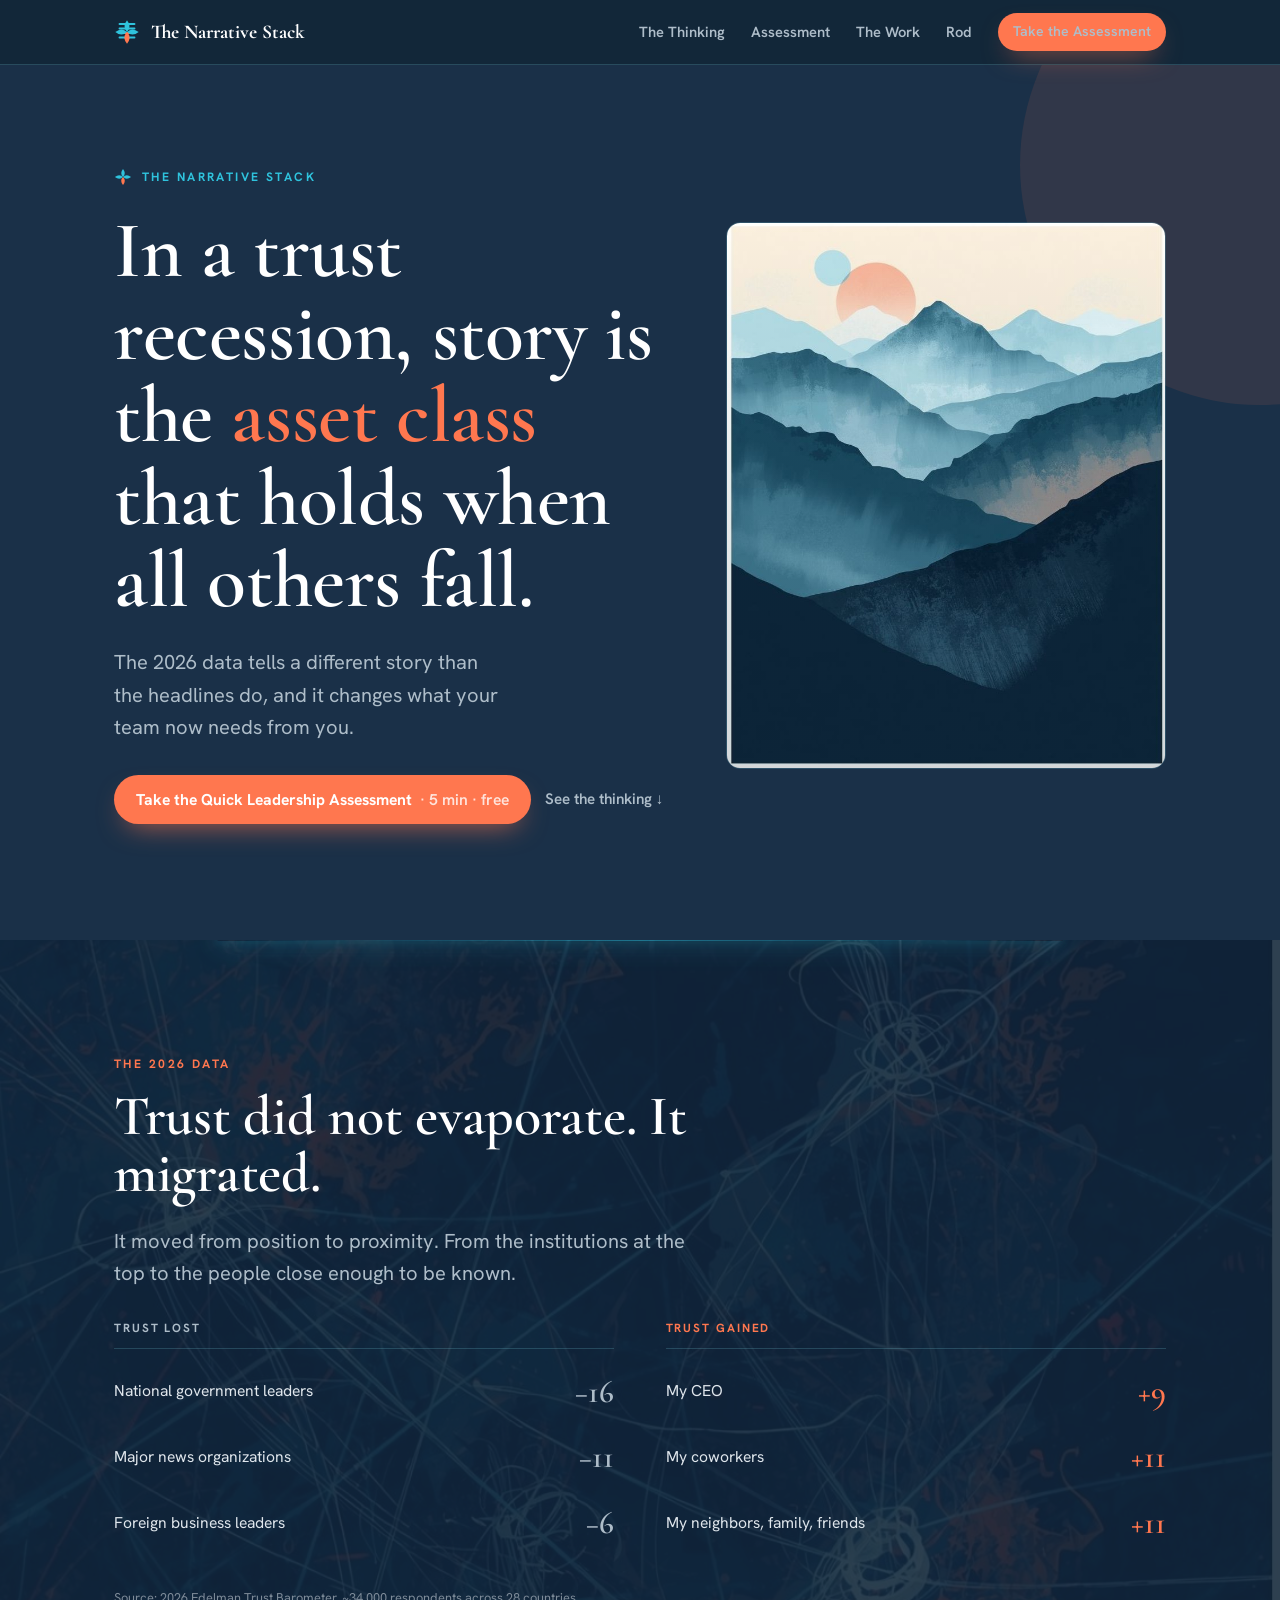
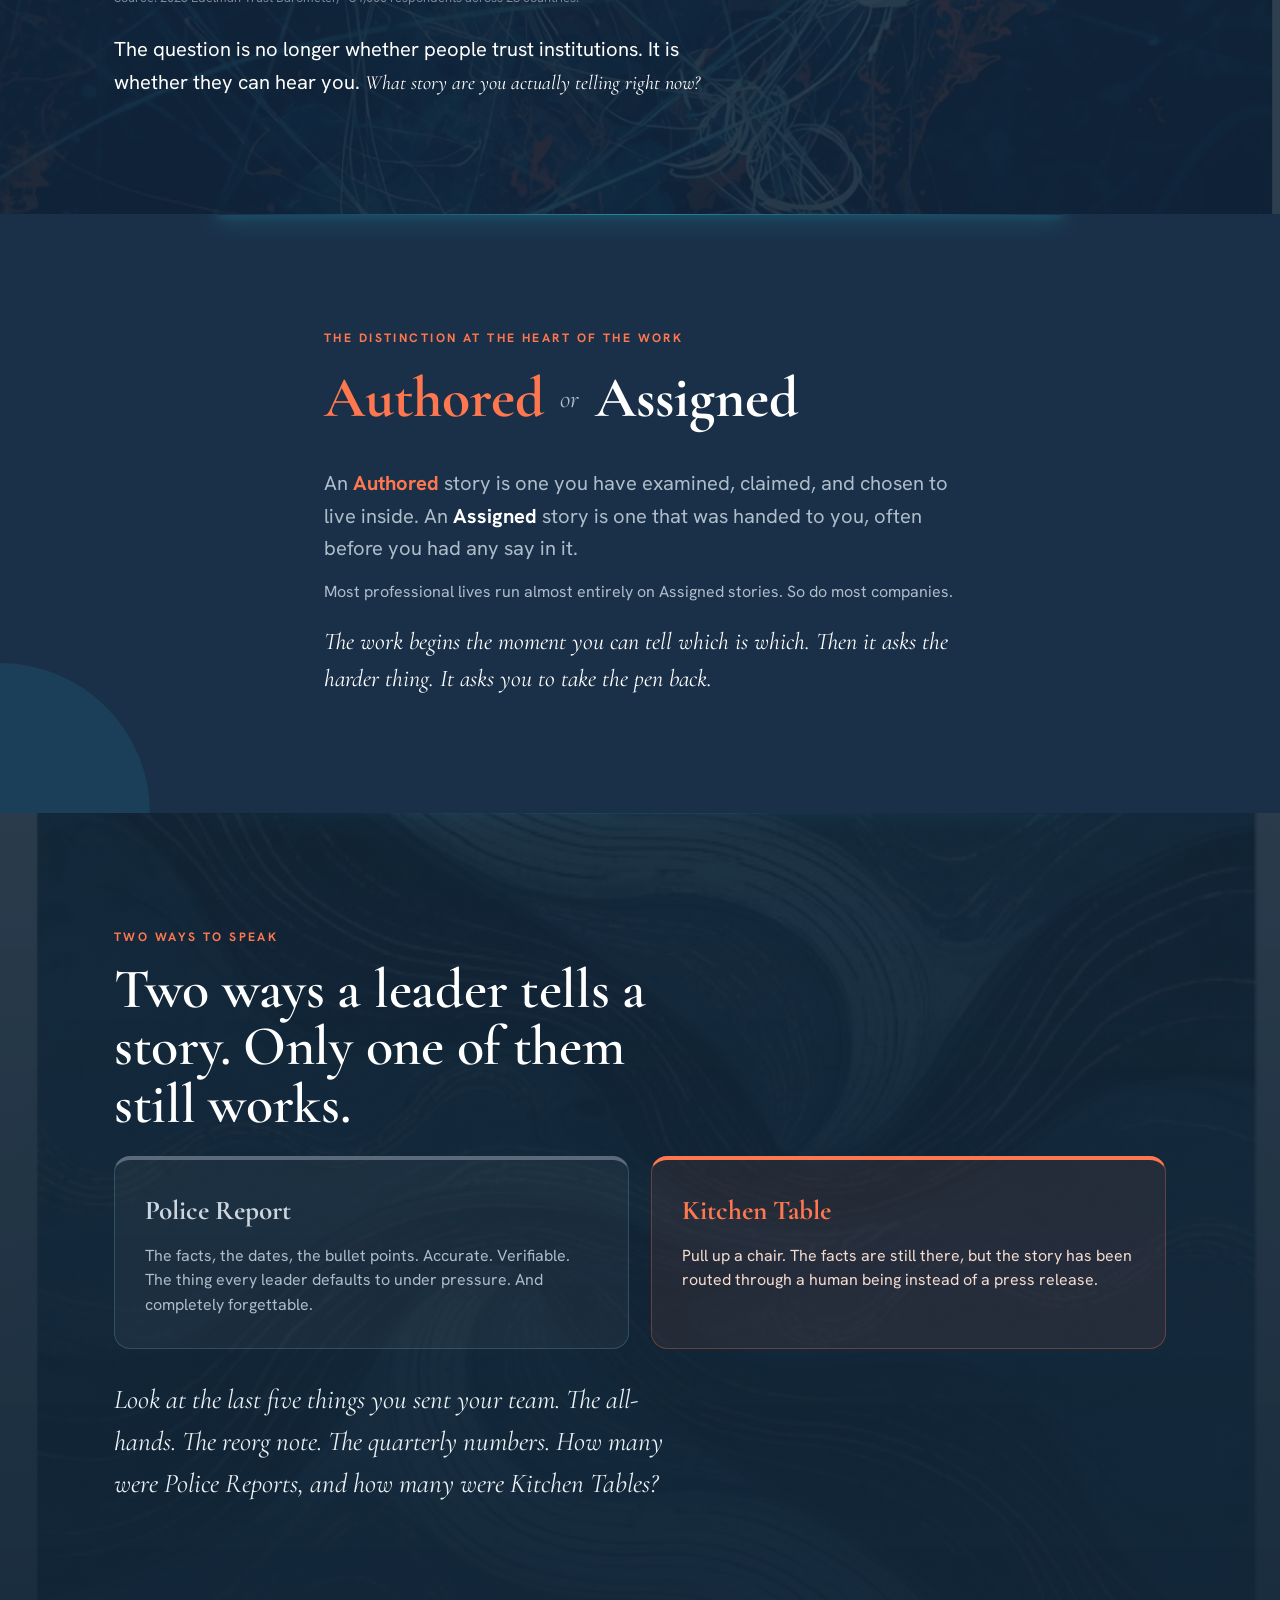
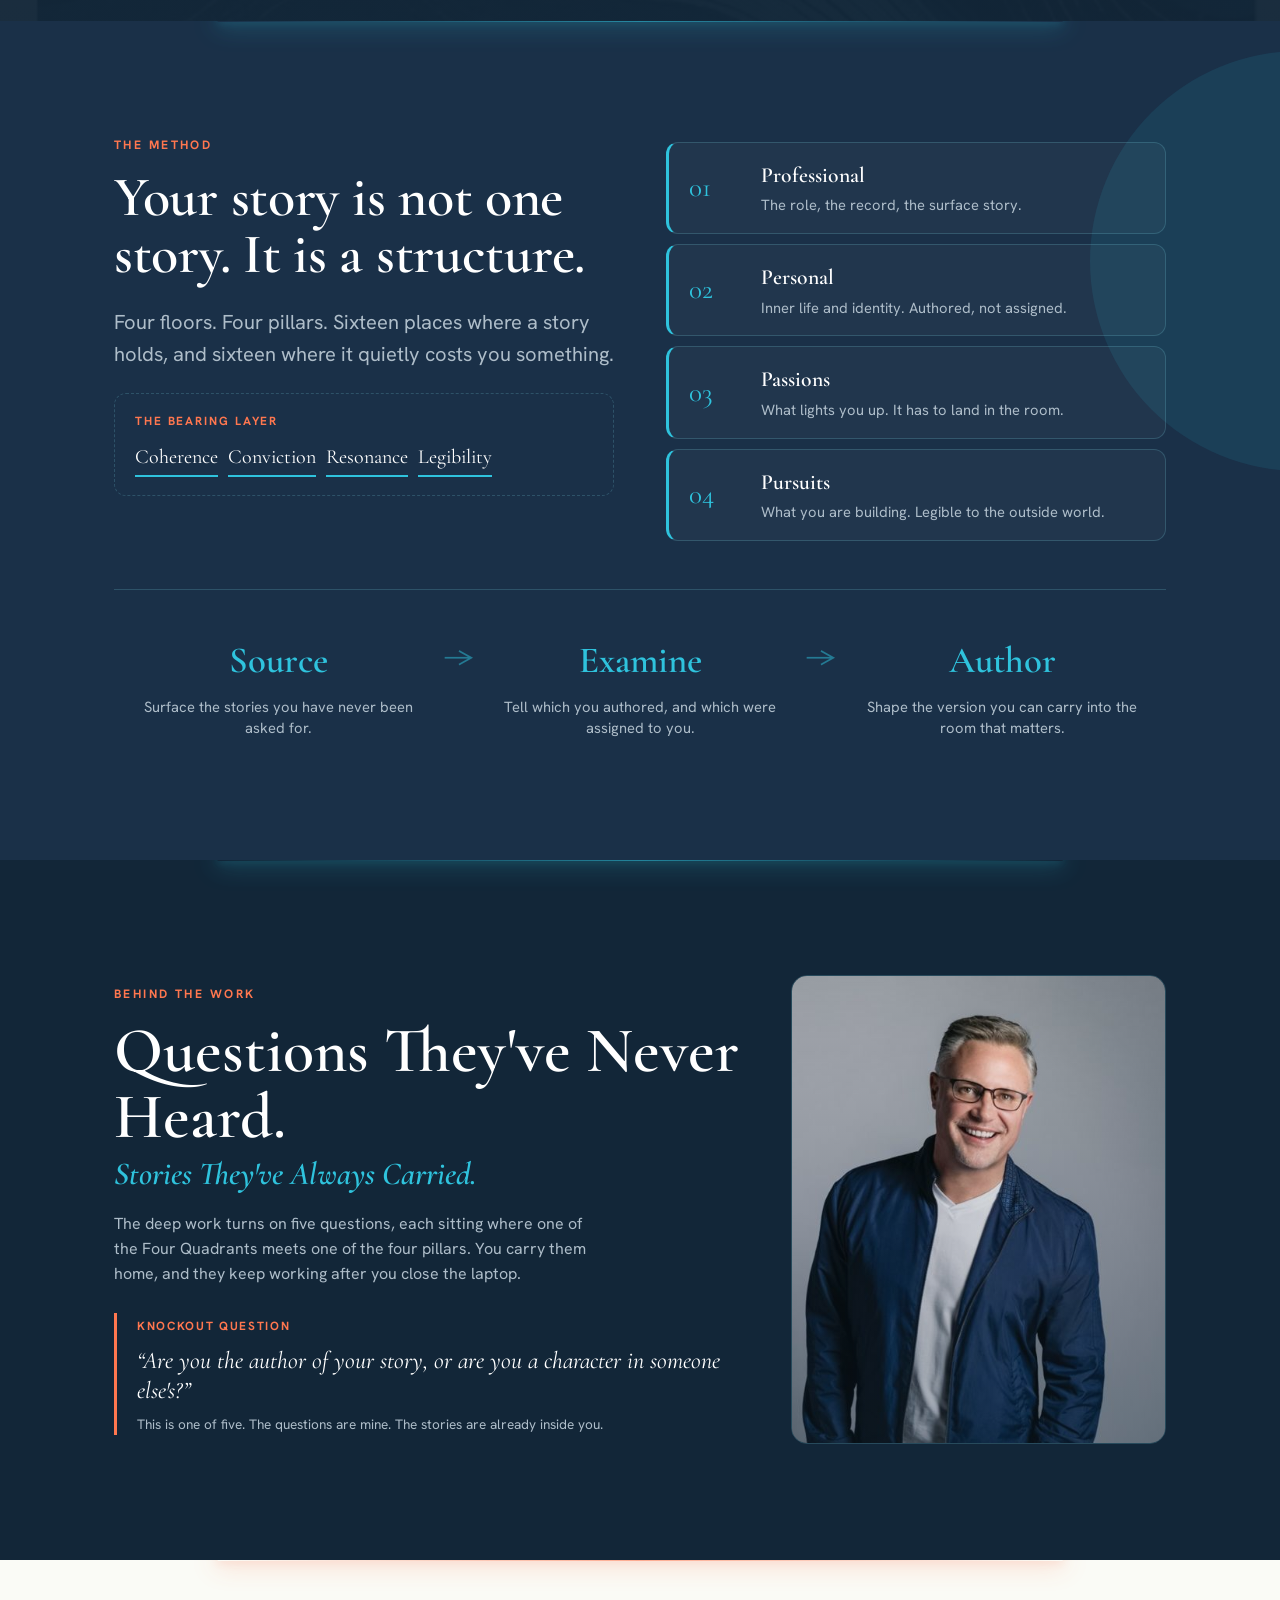
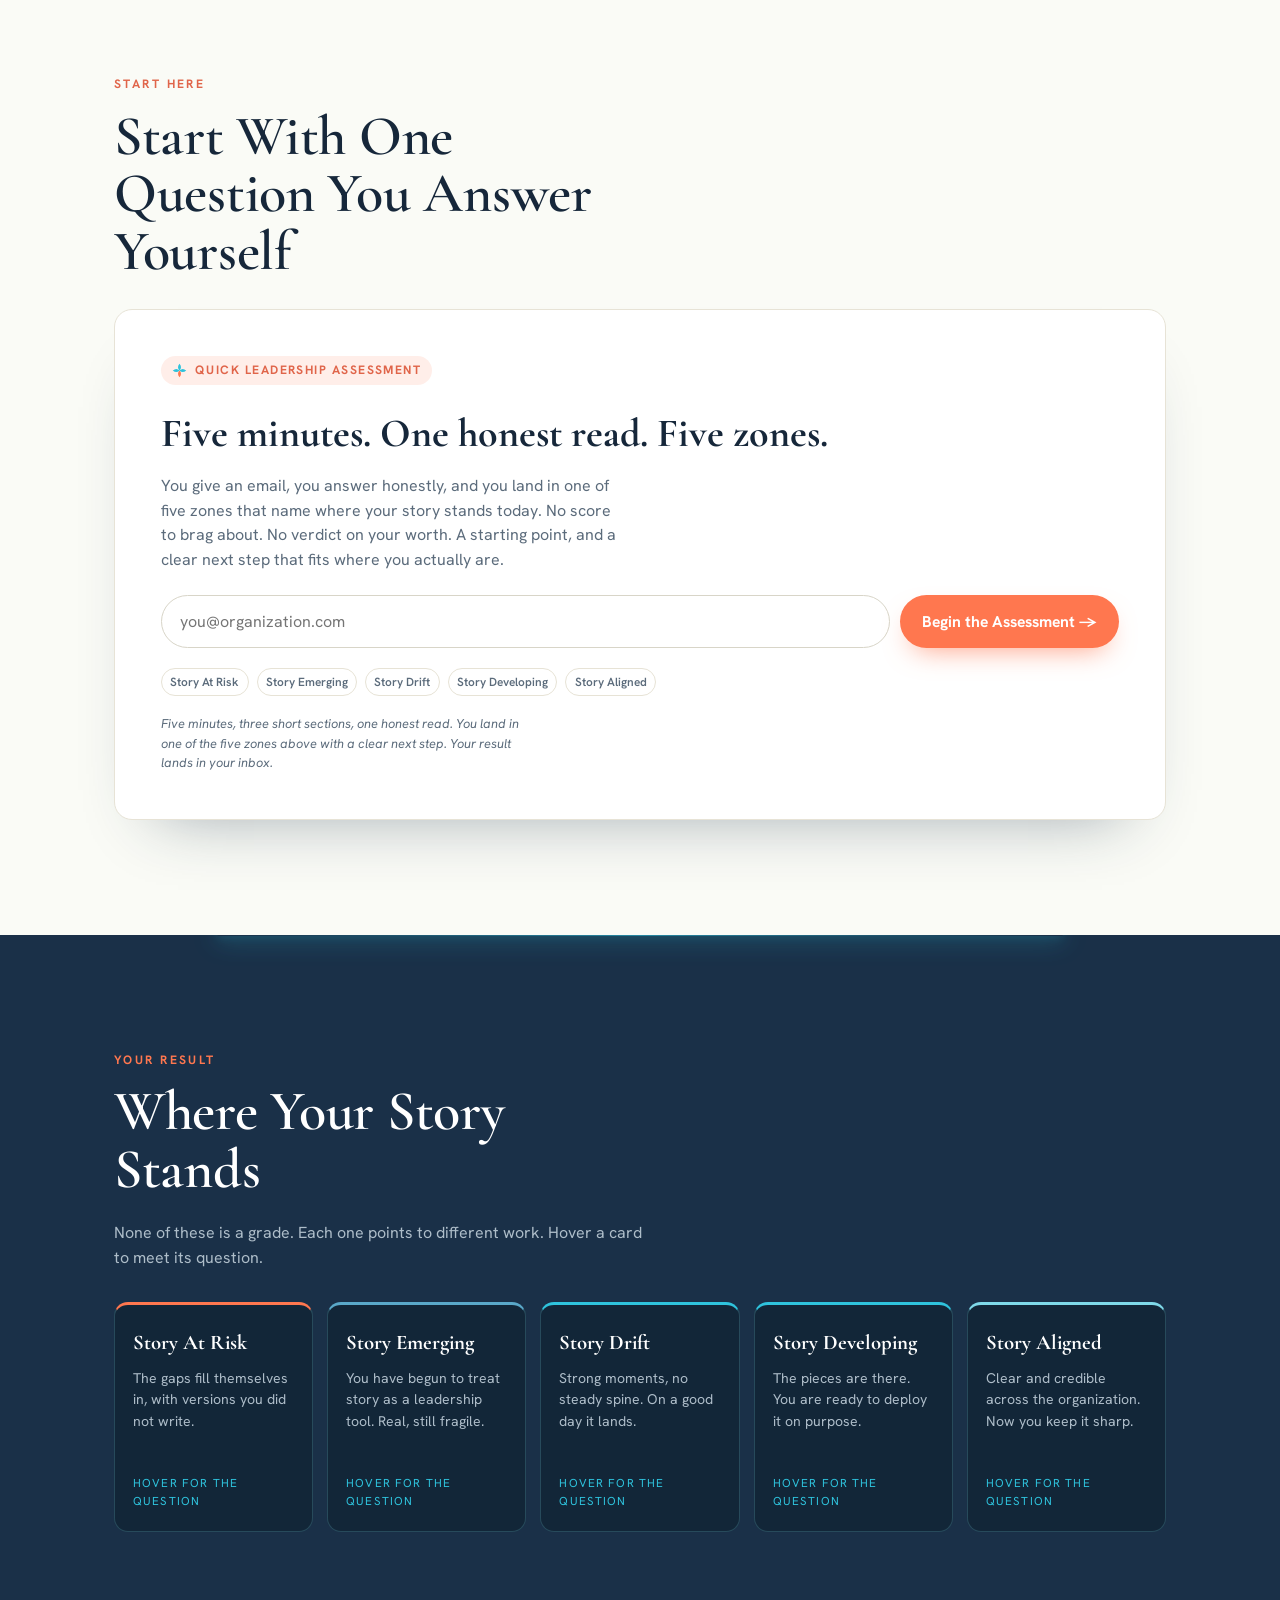
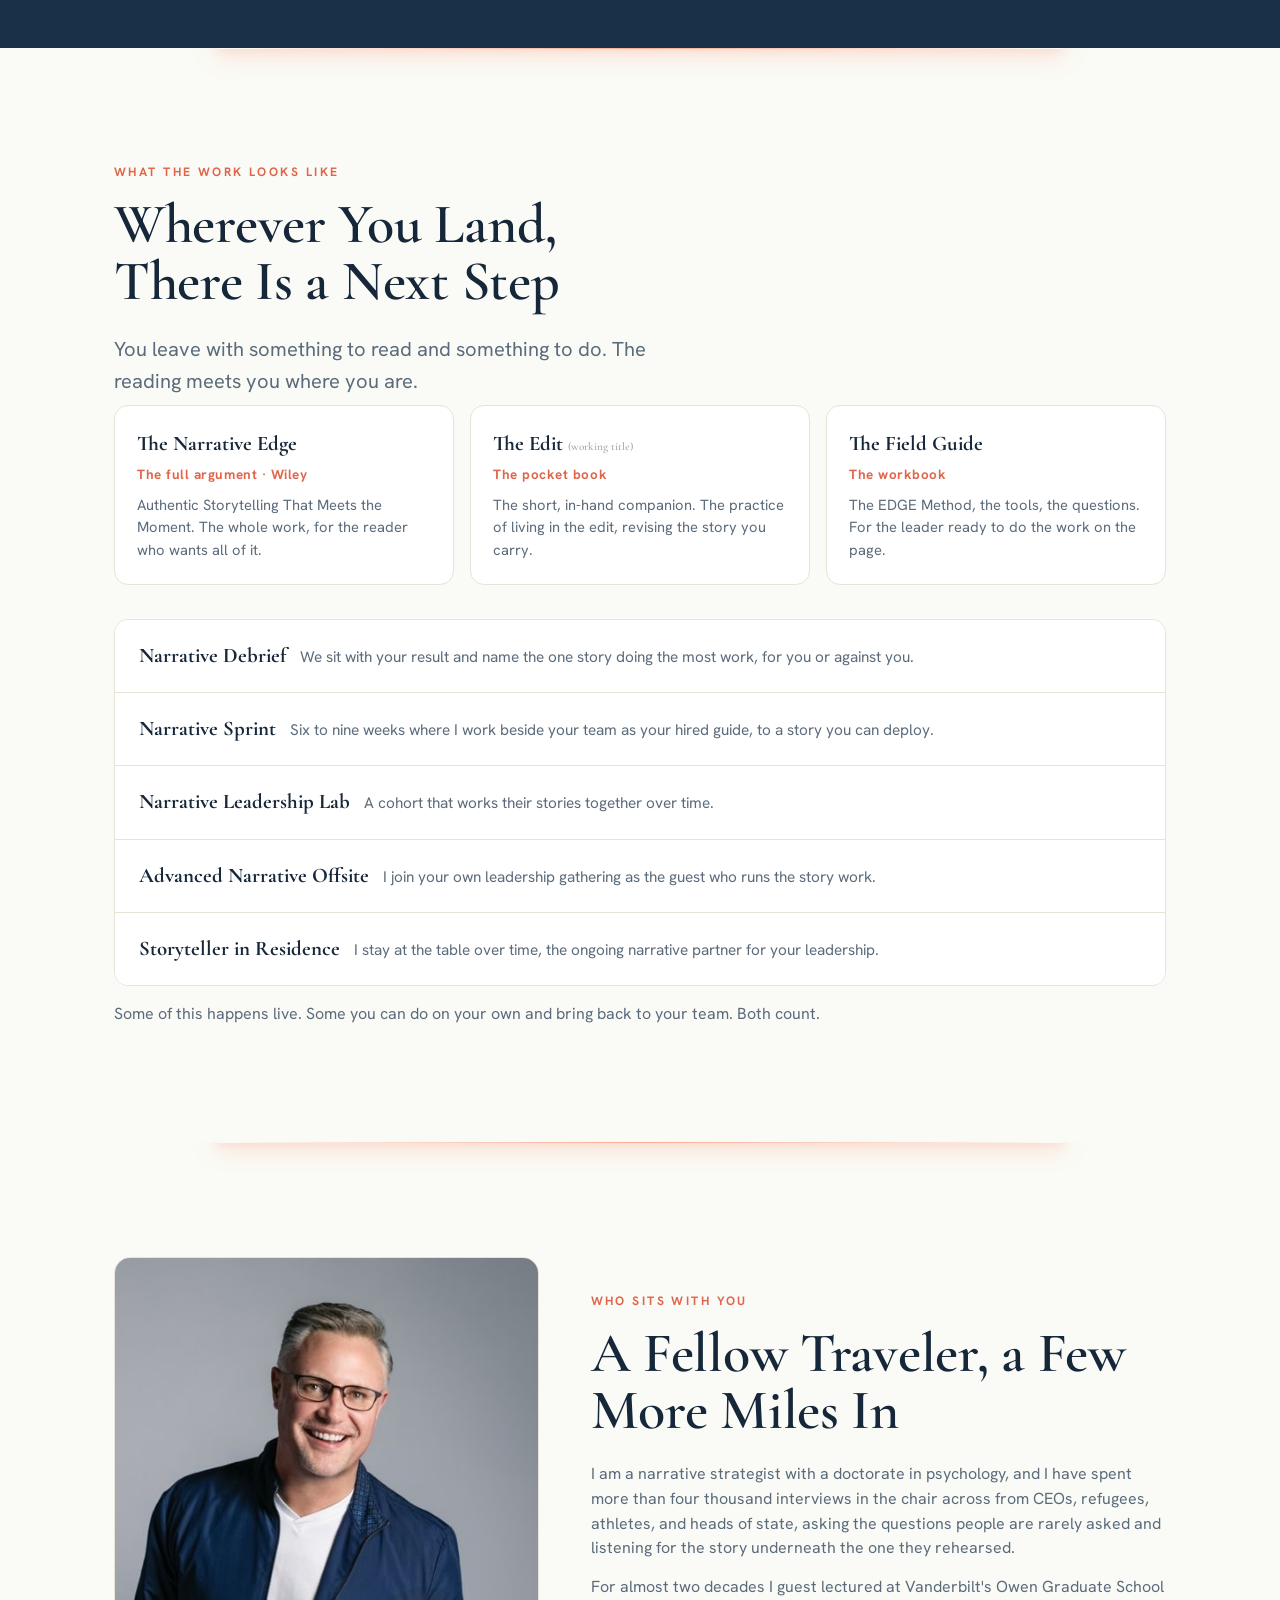
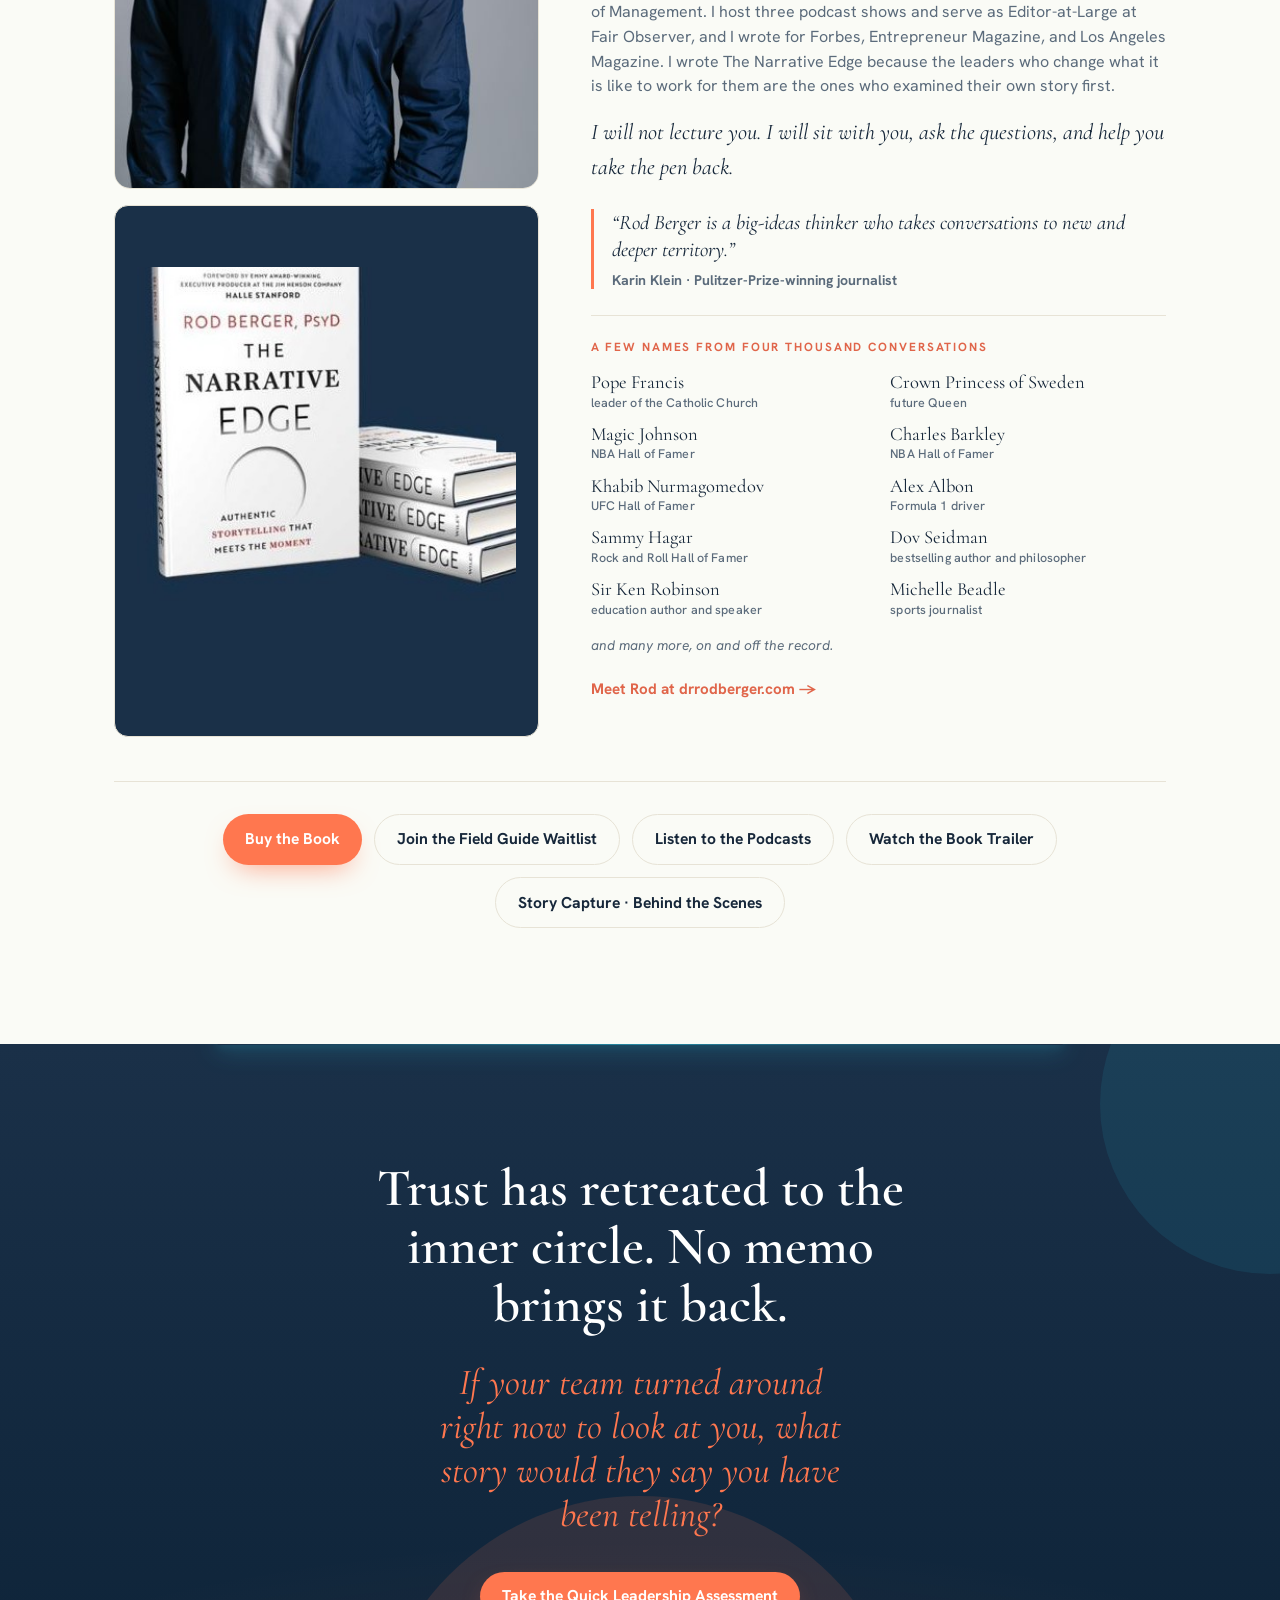
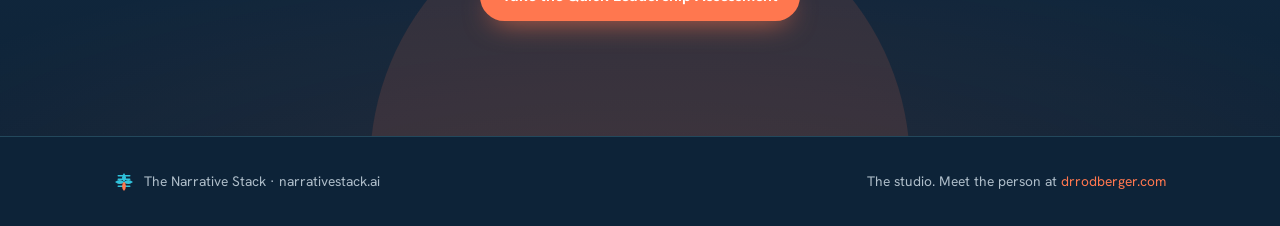
==== commit 8845dc4a: "Quick Check: self/org fork, Kit wiring via Netlify Function, retire Kajabi + tagline - New intent sc" ====
--- a/site/index.html
+++ b/site/index.html
@@ -552,7 +552,6 @@
     <p class="big">Trust has retreated to the inner circle. No memo brings it back.</p>
     <p class="q">If your team turned around right now to look at you, what story would they say you have been telling?</p>
     <div class="rowc"><a class="btn btn-coral" href="#assessment">Take the Quick Leadership Assessment</a></div>
-    <p class="sig"><b>You Matter. We Matter. Stories Matter.</b></p>
   </div>
 </section>
 
@@ -569,7 +568,7 @@
 const seqIO=new IntersectionObserver(es=>es.forEach(e=>{if(e.isIntersecting){e.target.classList.add('in');seqIO.unobserve(e.target)}}),{threshold:.35});
 document.querySelectorAll('.spine').forEach(s=>seqIO.observe(s));
 // Assessment launch: carry the email into the Quick-Check gate. No POST here;
-// the email capture wires to Kajabi later (one Field Guide waitlist).
+// the Quick-Check itself sends the completion to Kit via the site's Netlify Function.
 (function(){
   var begin=document.getElementById('assess-begin'),email=document.getElementById('assess-email');
   if(!begin)return;
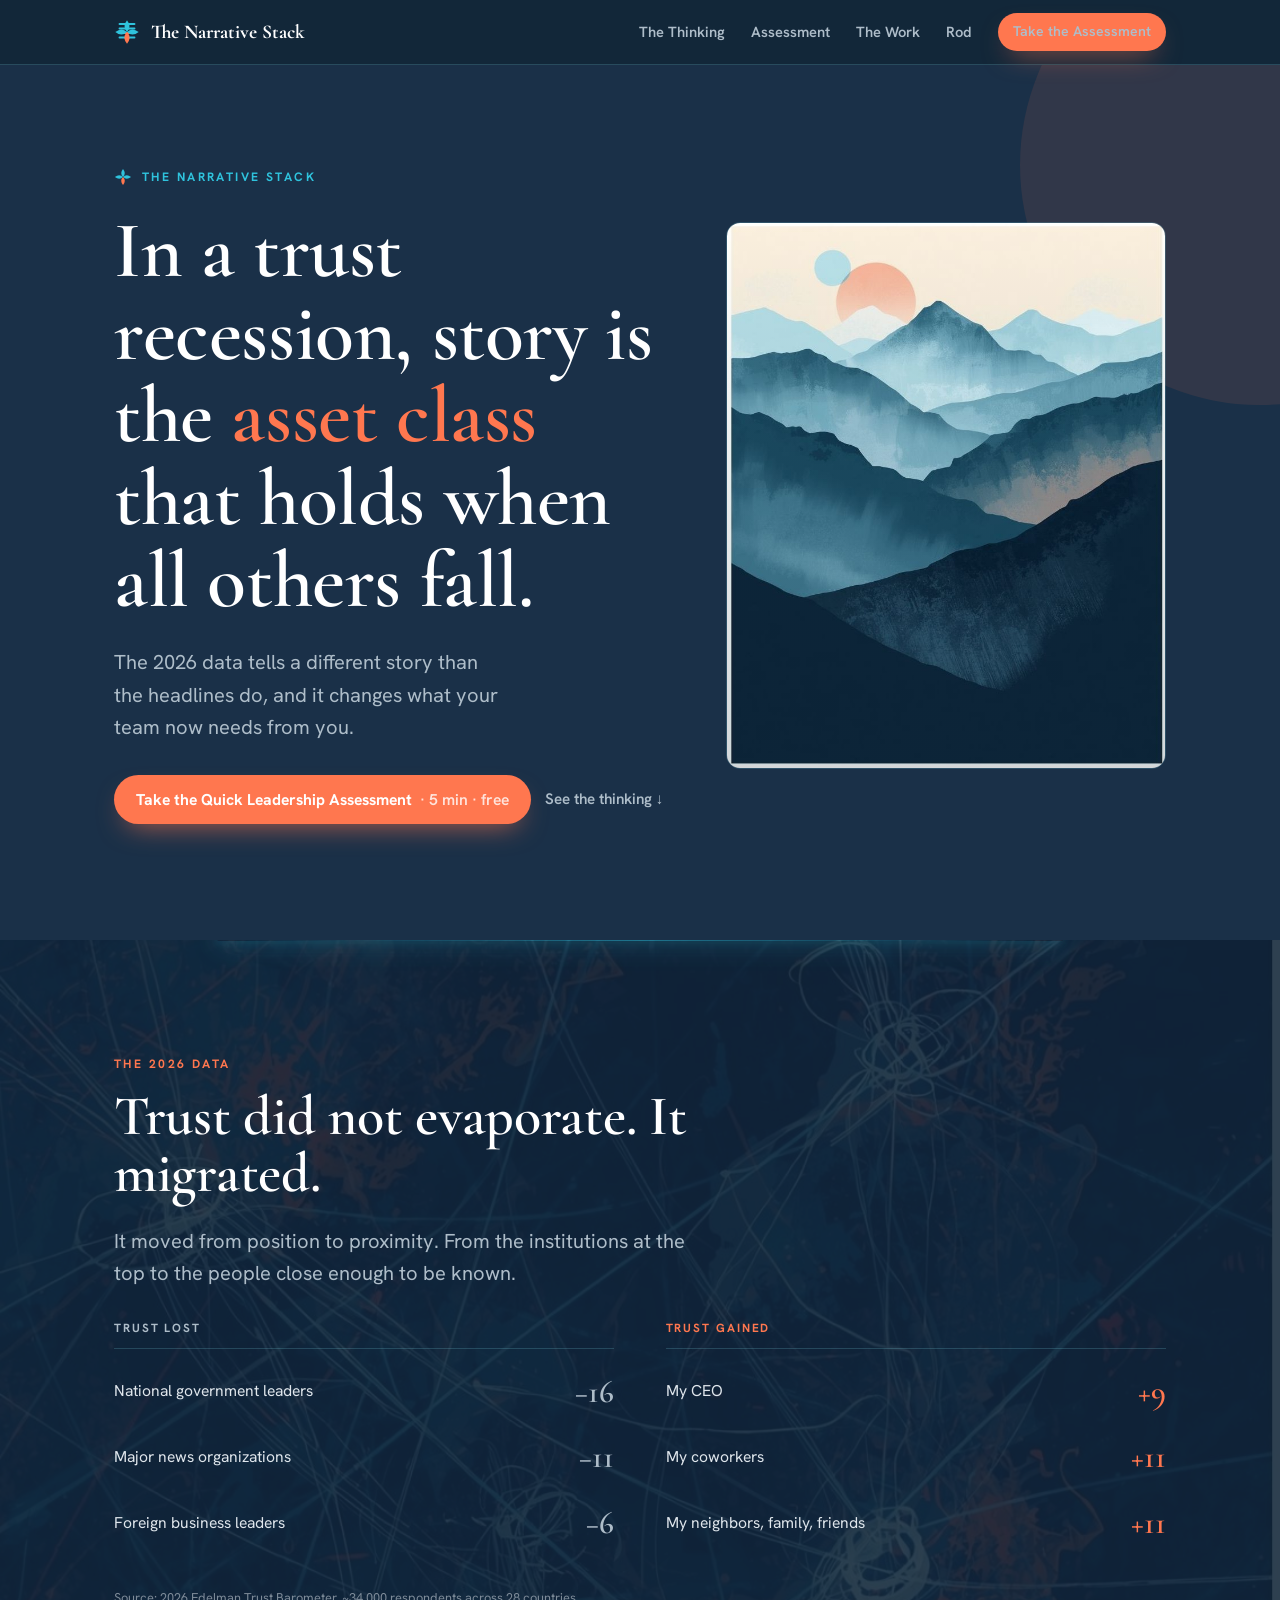
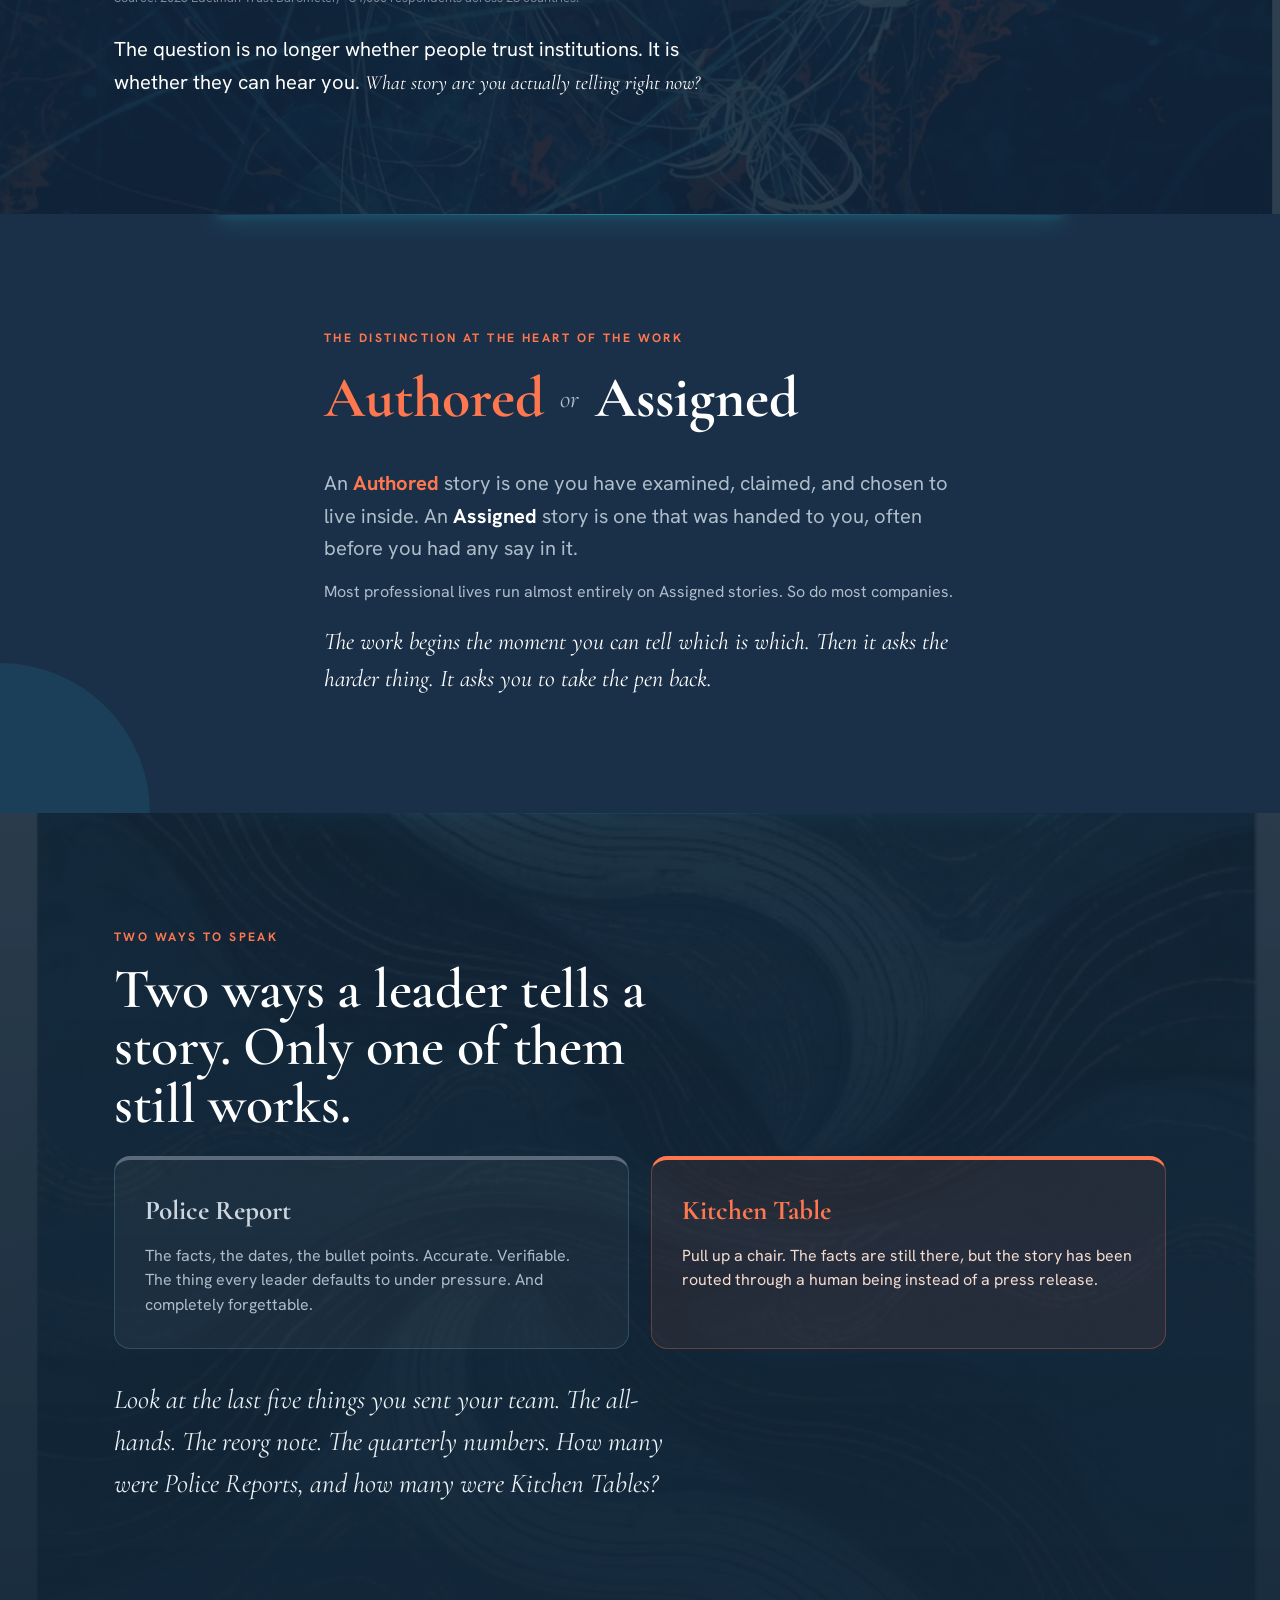
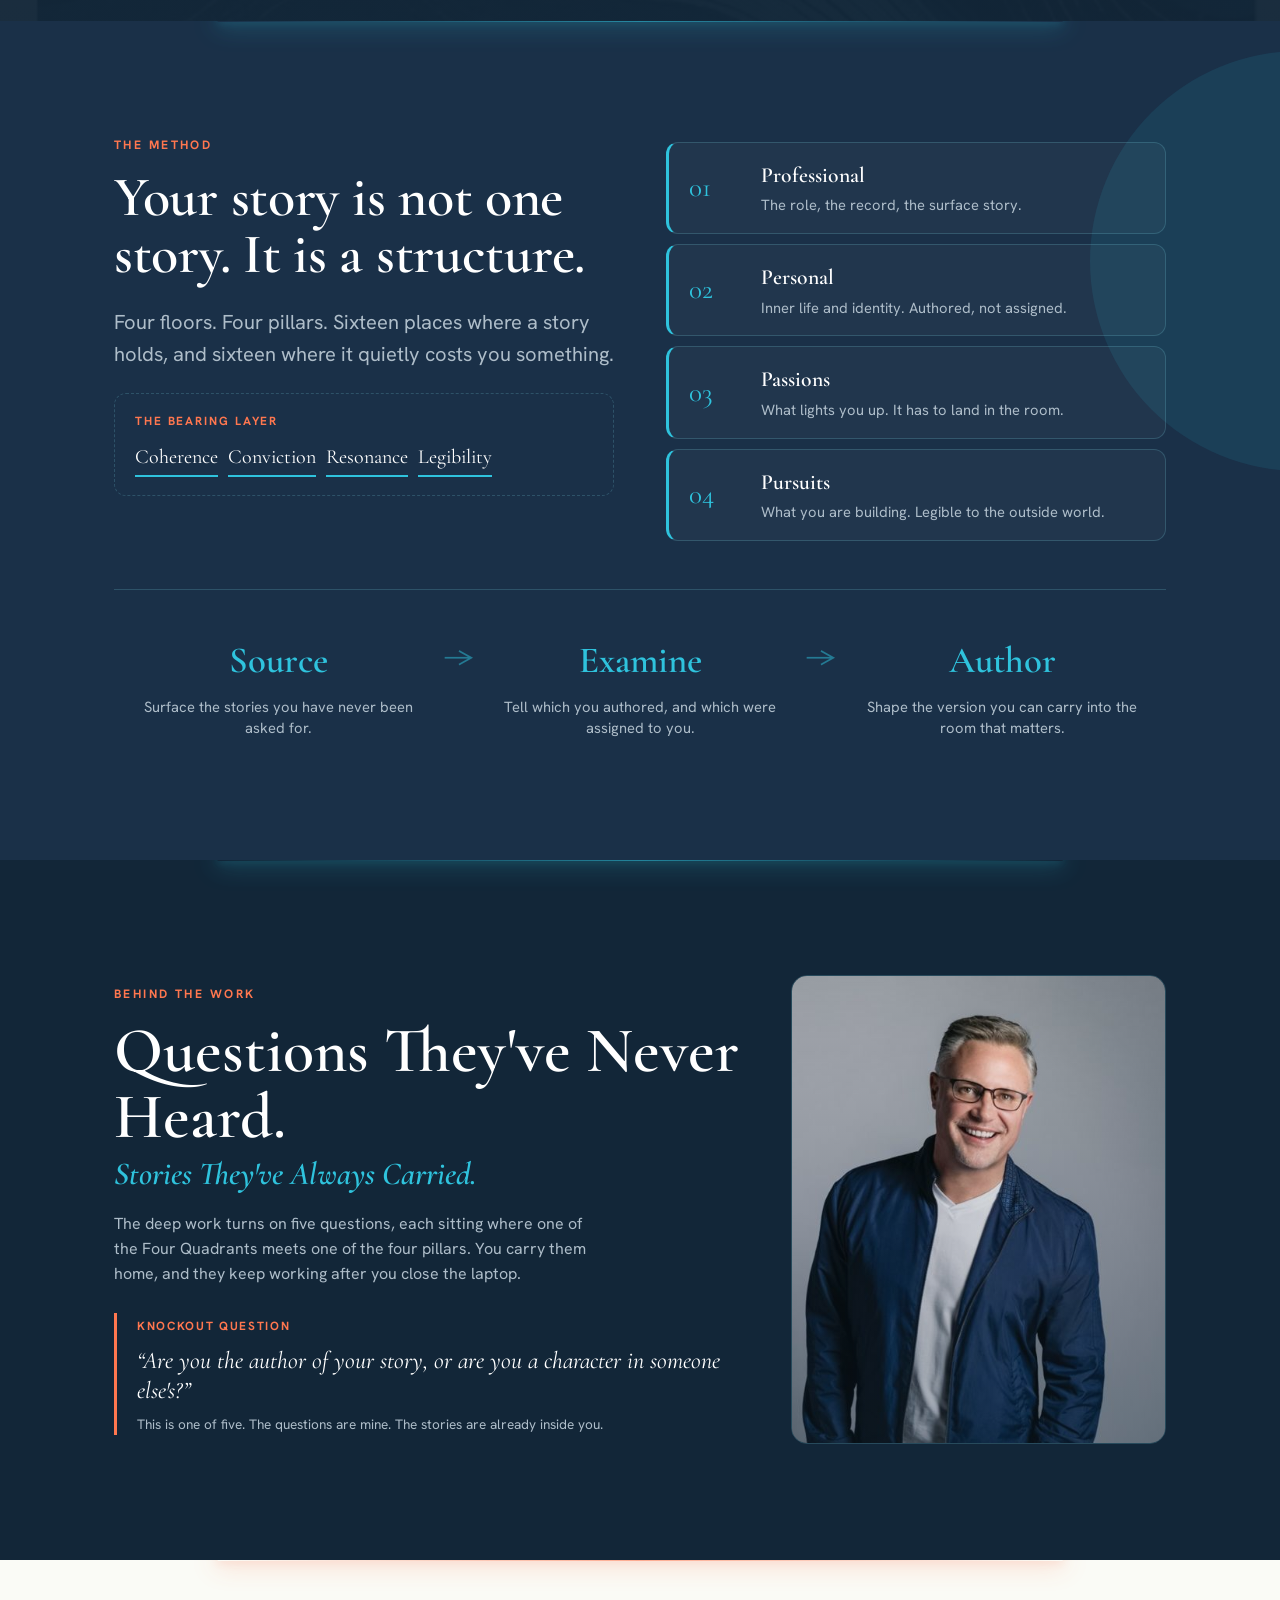
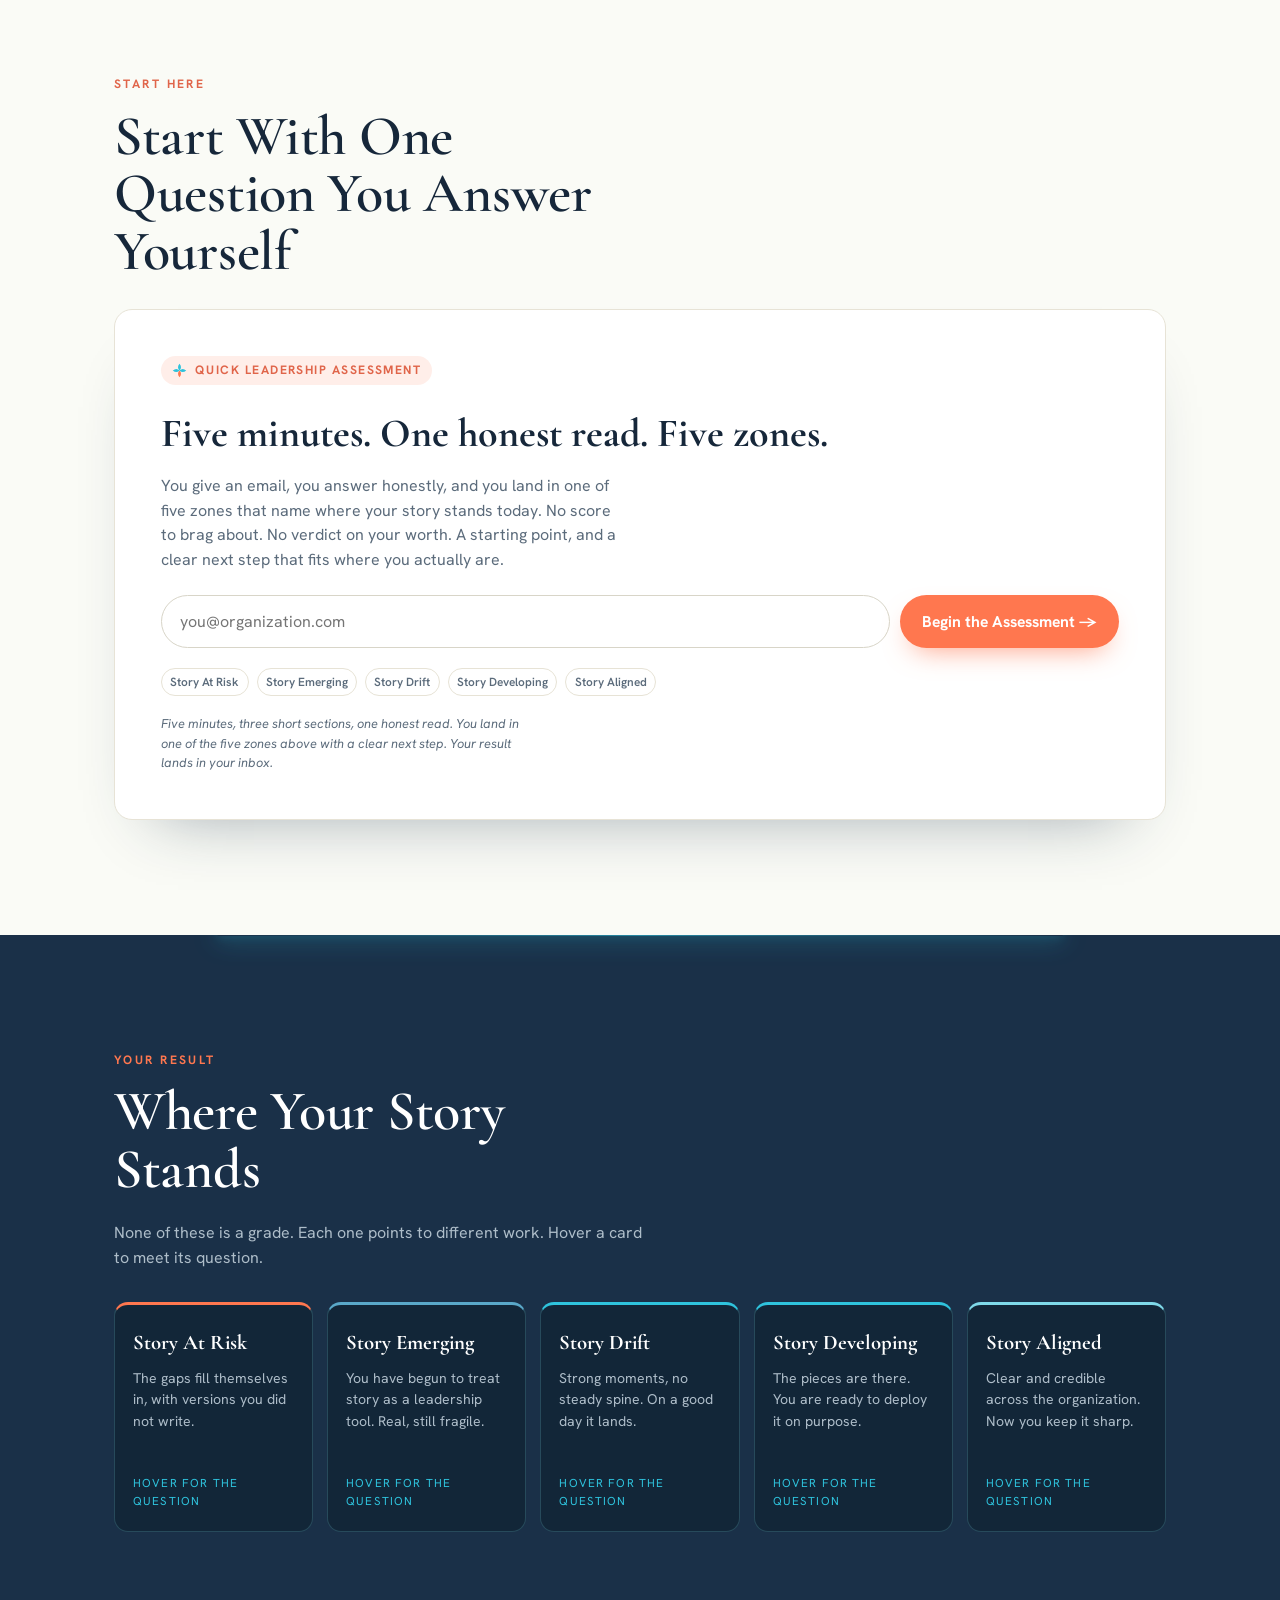
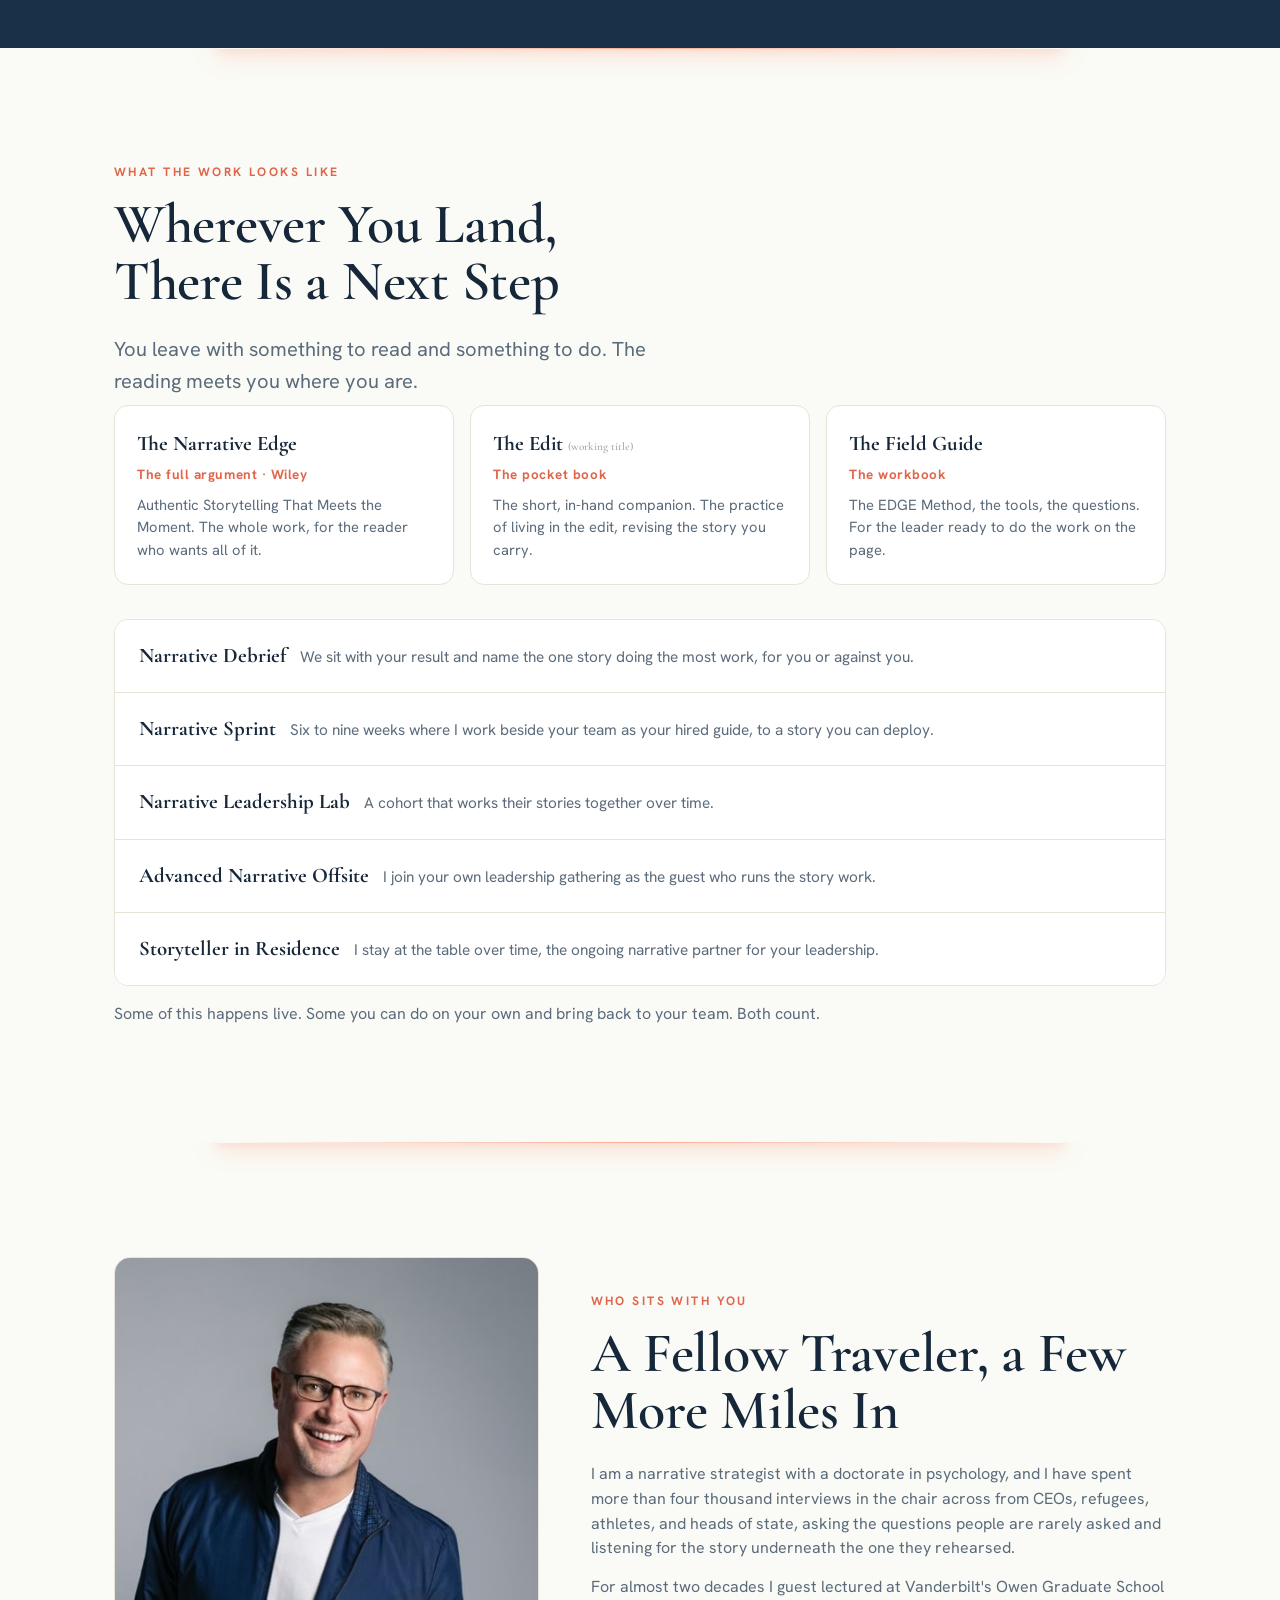
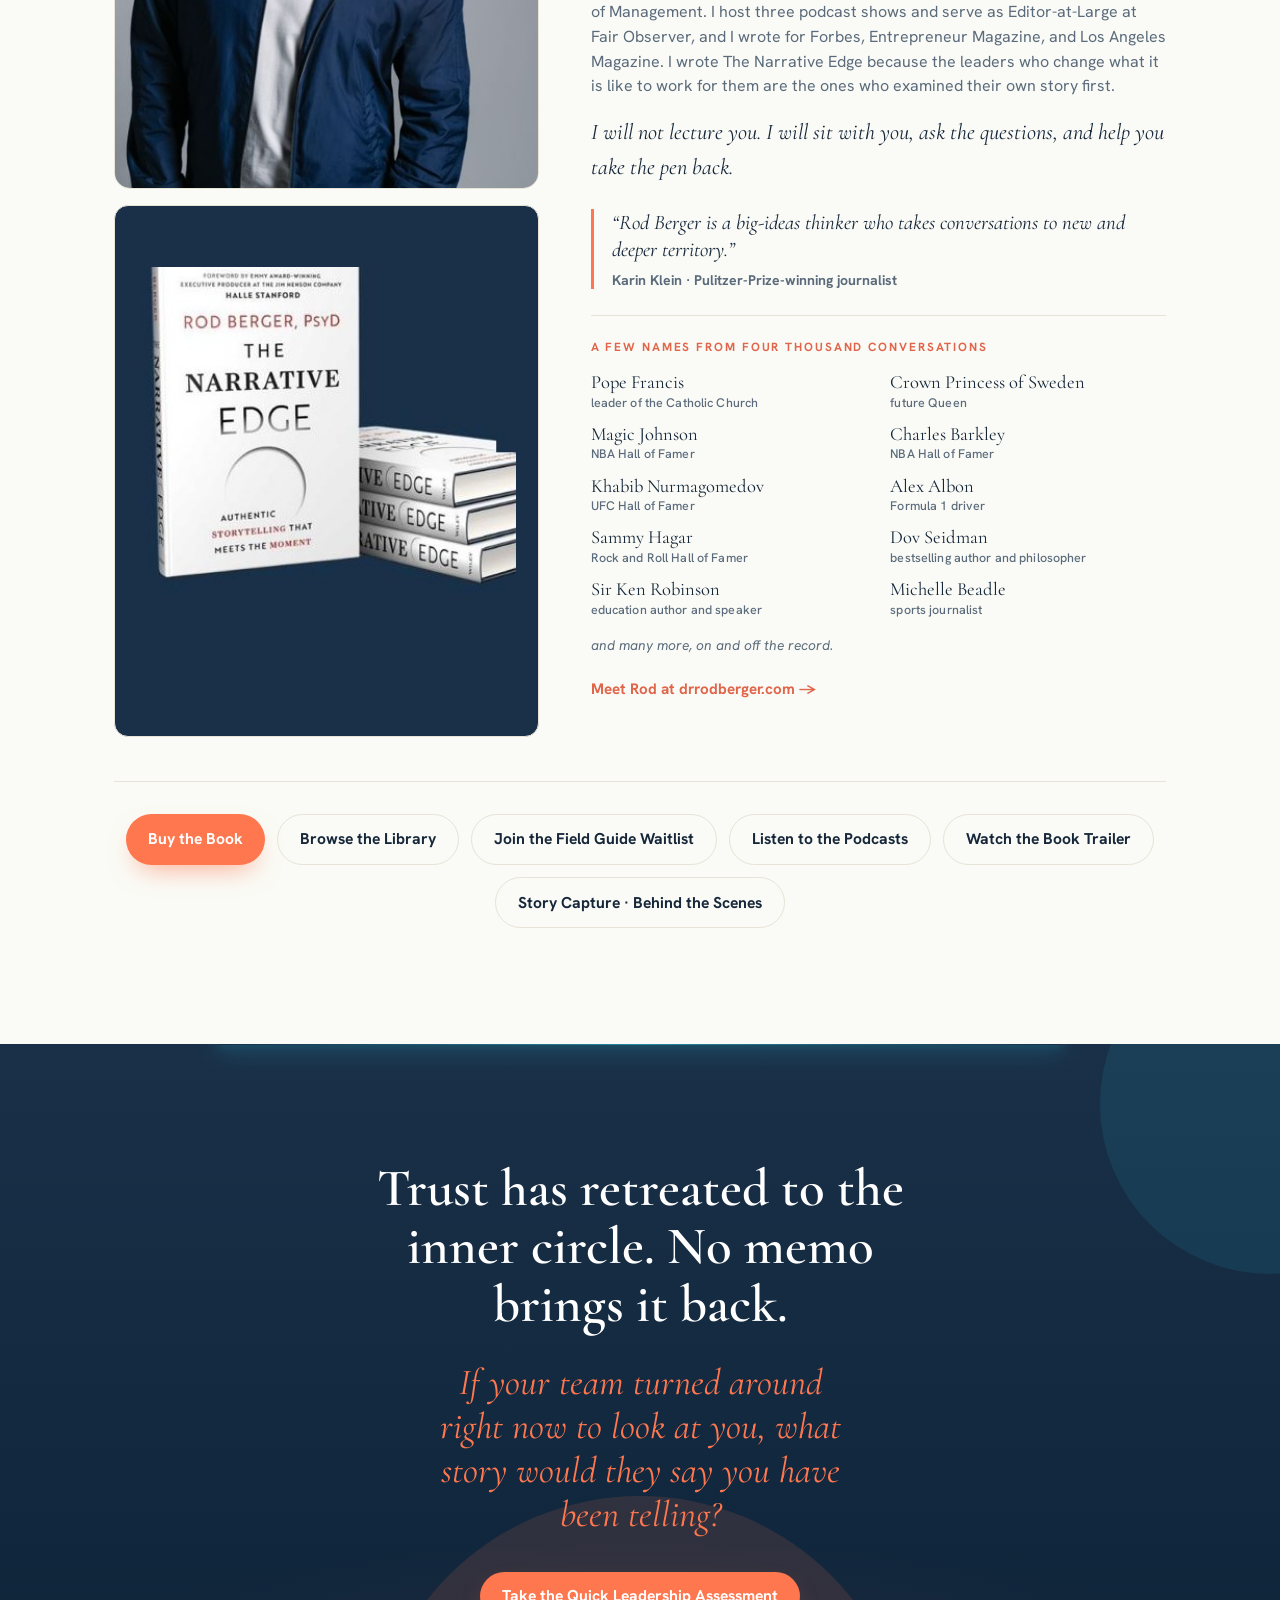
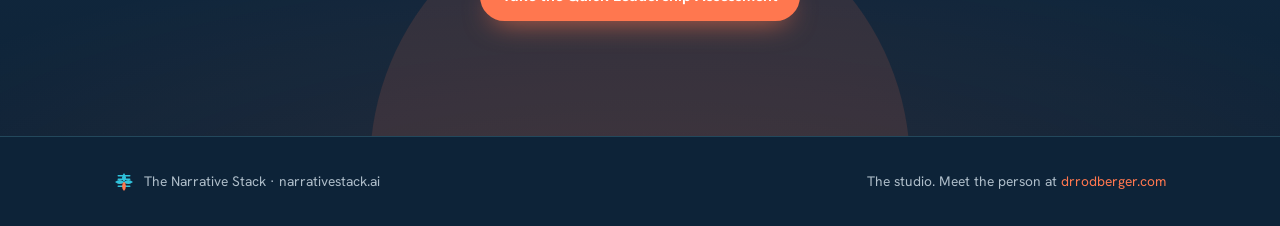
==== commit c83b93e5: "Add /library: the Narrative Edge line, arranged by the work each book does narrativestack.ai carried" ====
--- a/site/index.html
+++ b/site/index.html
@@ -295,6 +295,50 @@
 .biocta{margin-top:44px;padding-top:32px;border-top:1px solid var(--line-warm);display:flex;flex-wrap:wrap;gap:12px;justify-content:center}
 @media(max-width:560px){.biocta{flex-direction:column}.biocta .btn{width:100%;justify-content:center}}
 </style>
+<script>
+/* ANALYTICS-BLOCK v1 */
+/* ANALYTICS (Plausible cookieless + Microsoft Clarity + CTA events). Runs only on production hostnames. */
+(function(){
+  var host = location.hostname;
+  var MAP = {"drrodberger.com":"drrodberger.com","www.drrodberger.com":"drrodberger.com","reignlight.com":"reignlight.com","www.reignlight.com":"reignlight.com","narrativestack.ai":"narrativestack.ai","www.narrativestack.ai":"narrativestack.ai"};
+  var domain = MAP[host];
+  if(!domain) return; /* skip preview/localhost so stats stay clean until launch */
+  /* Plausible (no cookies, no consent banner needed) */
+  window.plausible = window.plausible || function(){ (window.plausible.q = window.plausible.q || []).push(arguments); };
+  var ps = document.createElement('script');
+  ps.defer = true; ps.setAttribute('data-domain', domain);
+  ps.src = 'https://plausible.io/js/script.tagged-events.outbound-links.js';
+  document.head.appendChild(ps);
+  /* SPA route-change pageviews (harmless on multi-page sites) */
+  try { var _ps = history.pushState; history.pushState = function(){ _ps.apply(this, arguments); window.plausible('pageview'); }; window.addEventListener('popstate', function(){ window.plausible('pageview'); }); } catch(e){}
+  /* Microsoft Clarity (heatmaps + session replay) */
+  var CID = "xpzadchidz";
+  if (CID && CID.slice(0,2) !== "__") {
+    (function(c,l,a,r,i,t,y){c[a]=c[a]||function(){(c[a].q=c[a].q||[]).push(arguments)};t=l.createElement(r);t.async=1;t.src="https://www.clarity.ms/tag/"+i;y=l.getElementsByTagName(r)[0];y.parentNode.insertBefore(t,y);})(window,document,"clarity","script",CID);
+  }
+  /* Named CTA events -> "buttons engaged" */
+  function track(name, props){ try{ window.plausible && window.plausible(name, props?{props:props}:undefined);}catch(e){} try{ window.clarity && window.clarity("event", name);}catch(e){} }
+  document.addEventListener("click", function(e){
+    var a = e.target.closest ? e.target.closest("a,button") : null; if(!a) return;
+    var href = (a.getAttribute && (a.getAttribute("href")||"")) || "";
+    var txt = (a.textContent||"").trim().toLowerCase(); var s = (href+" "+txt).toLowerCase();
+    var name = null;
+    if(/calendly\.com|book a conversation|book the conversation|check a date/.test(s)) name="Book Conversation";
+    else if(/quick-check|#assessment|take the assessment|quick leadership assessment/.test(s)) name="Take Assessment";
+    else if(/mailto:[^"]*(storystack|launch)|notify me|get notified/.test(s)) name="Notify StoryStack";
+    else if(/amazon\.|wiley\.|bookshop\.|order the book|buy the book/.test(s)) name="Order Book";
+    else if(/#apply|start the application|apply below|ghostwrit/.test(s)) name="Ghostwriting Apply";
+    else if(/field-guide/.test(s)) name="Field Guide";
+    else if(/reignlight/.test(s)) name="Go: ReignLight";
+    else if(/narrativestack/.test(s)) name="Go: NarrativeStack";
+    else if(/drrodberger/.test(s)) name="Go: DrRodBerger";
+    else if(/youtube\.com|youtu\.be|apple\.com\/.*podcast|spotify/.test(s)) name="Media Play";
+    if(name) track(name);
+  }, true);
+})();
+/* /ANALYTICS-BLOCK */
+</script>
+
 </head>
 <body>
 <svg width="0" height="0" style="position:absolute"><defs><g id="pin">
@@ -536,6 +580,7 @@
   </div>
   <div class="biocta reveal">
     <a class="btn btn-coral" href="https://www.amazon.com/Narrative-Edge-Authentic-Storytelling-Moment/dp/1394331290/" target="_blank" rel="noopener">Buy the Book</a>
+    <a class="btn btn-line2" href="library.html">Browse the Library</a>
     <a class="btn btn-line2" href="field-guide.html">Join the Field Guide Waitlist</a>
     <a class="btn btn-line2" href="https://podcasts.apple.com/us/podcast/the-dr-rod-berger-channel-stories-that-meet-the-moment/id1609093338" target="_blank" rel="noopener">Listen to the Podcasts</a>
     <a class="btn btn-line2" href="https://www.youtube.com/watch?v=v5LO9aLuLJc" target="_blank" rel="noopener">Watch the Book Trailer</a>
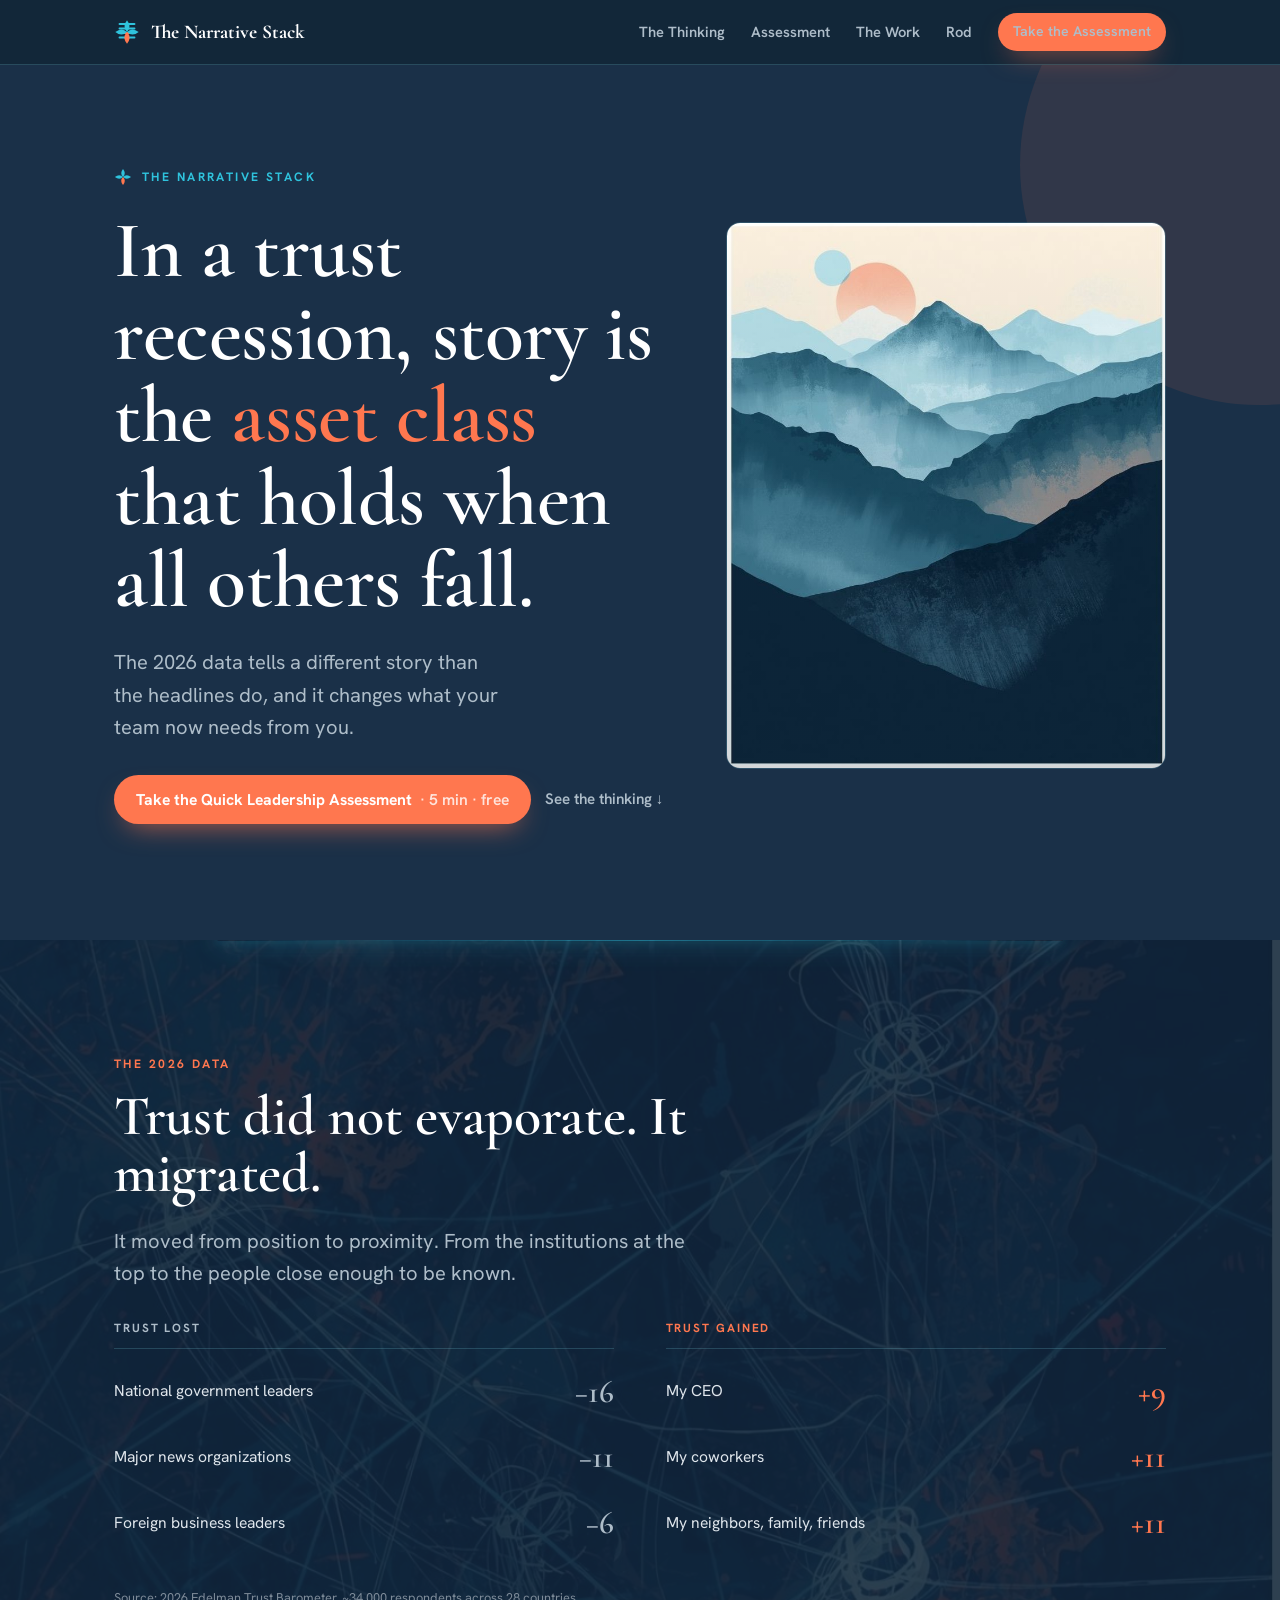
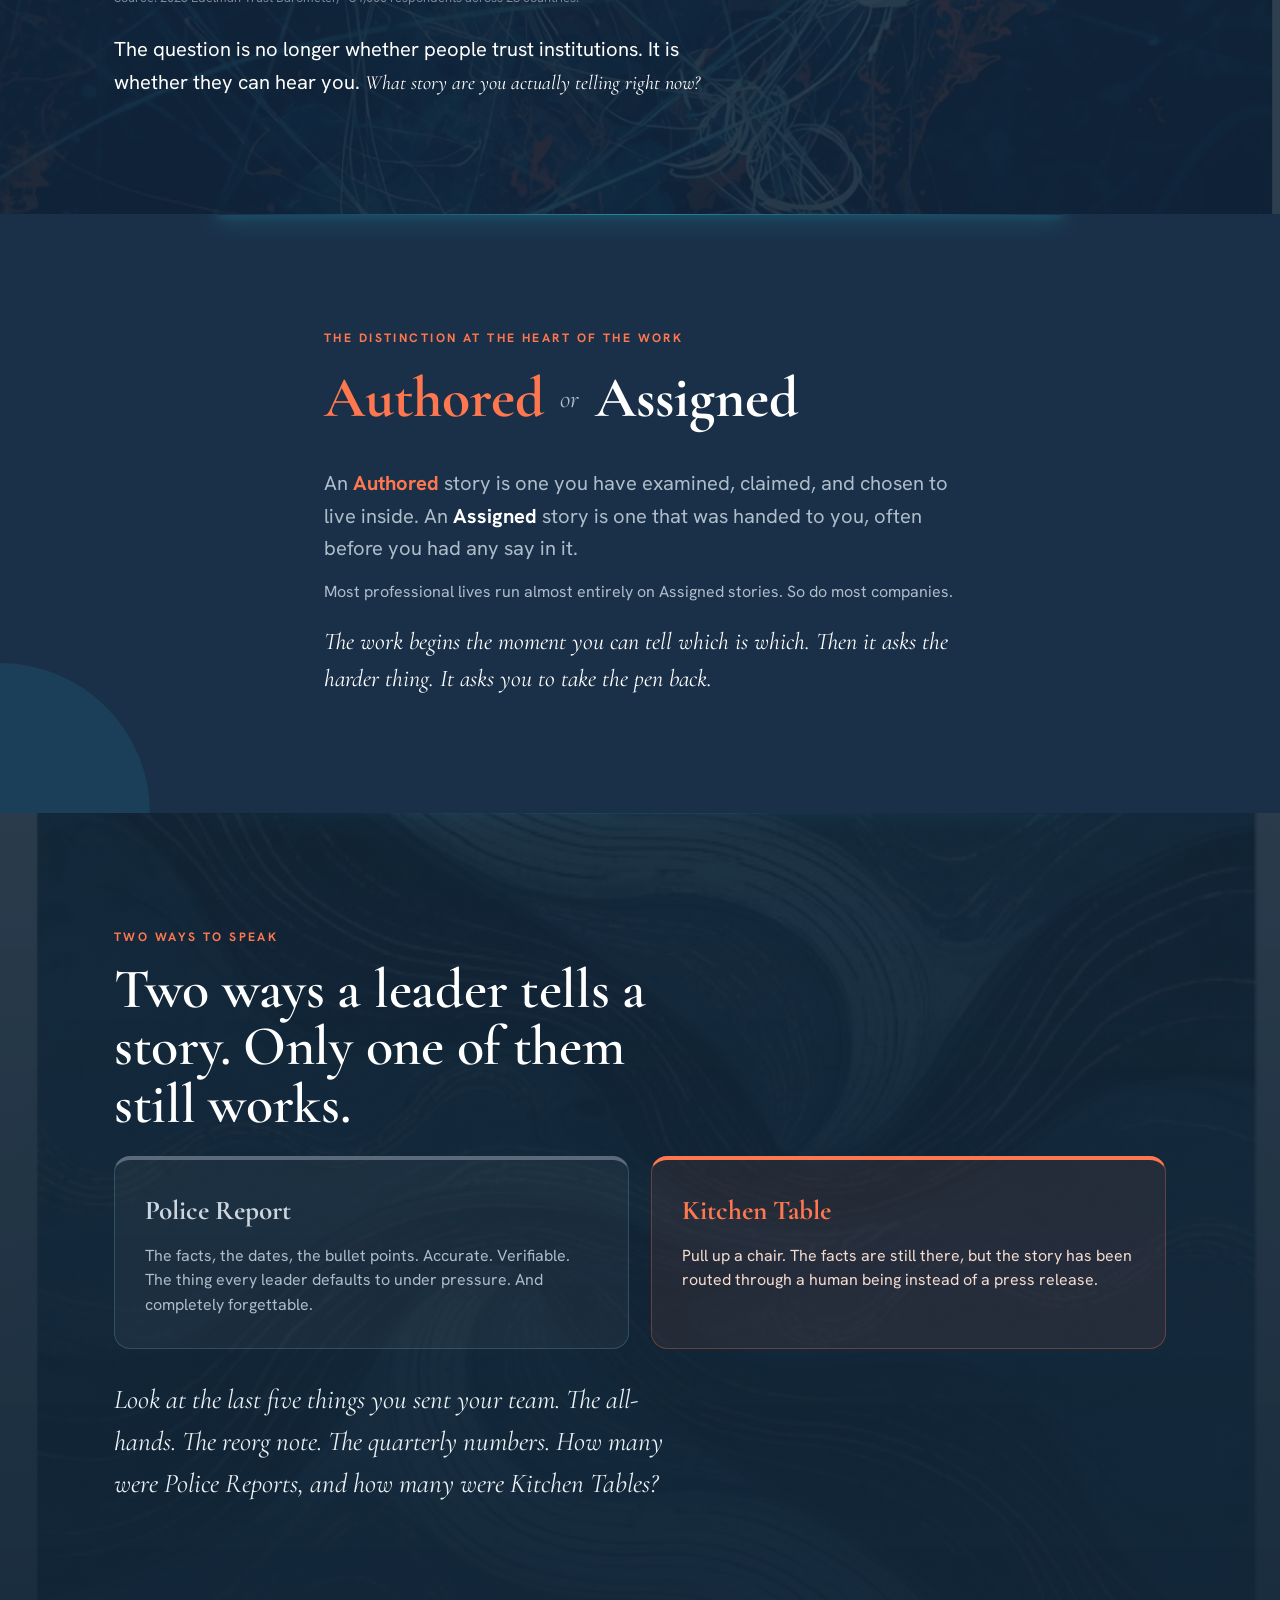
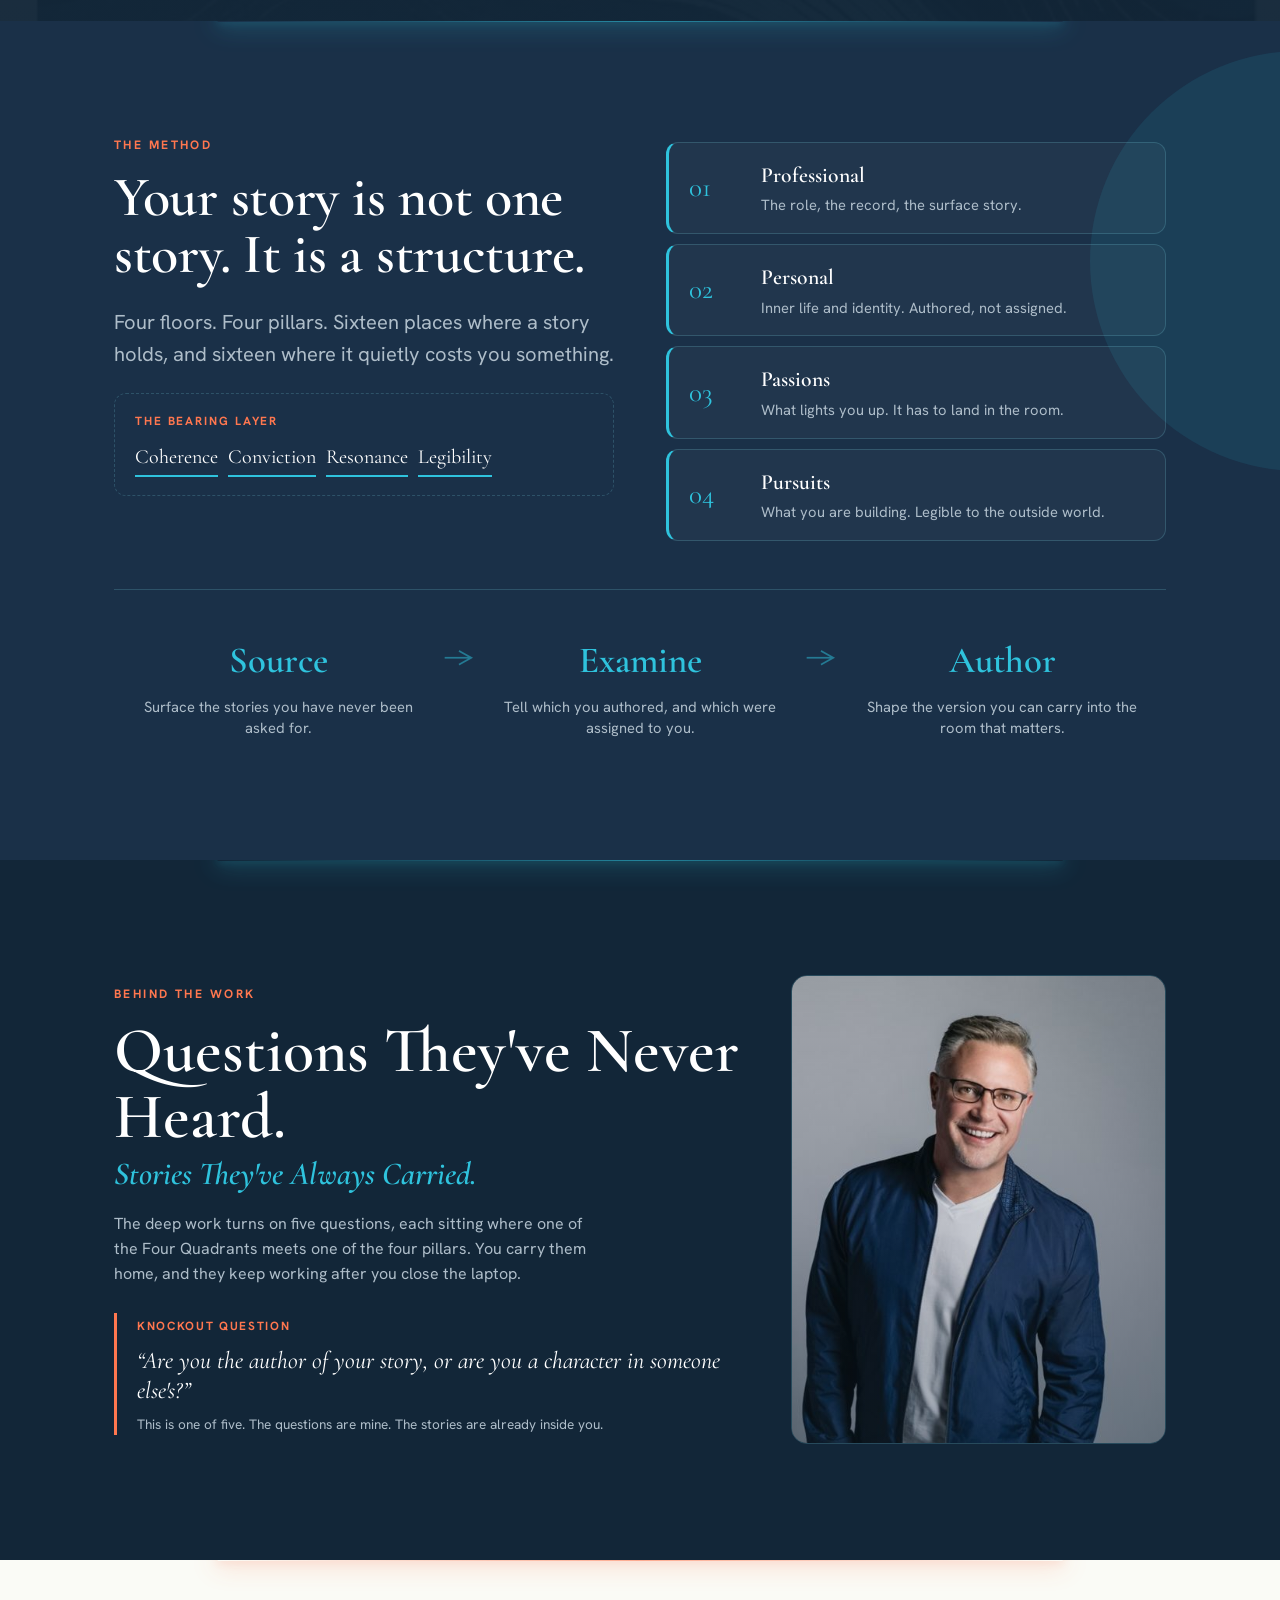
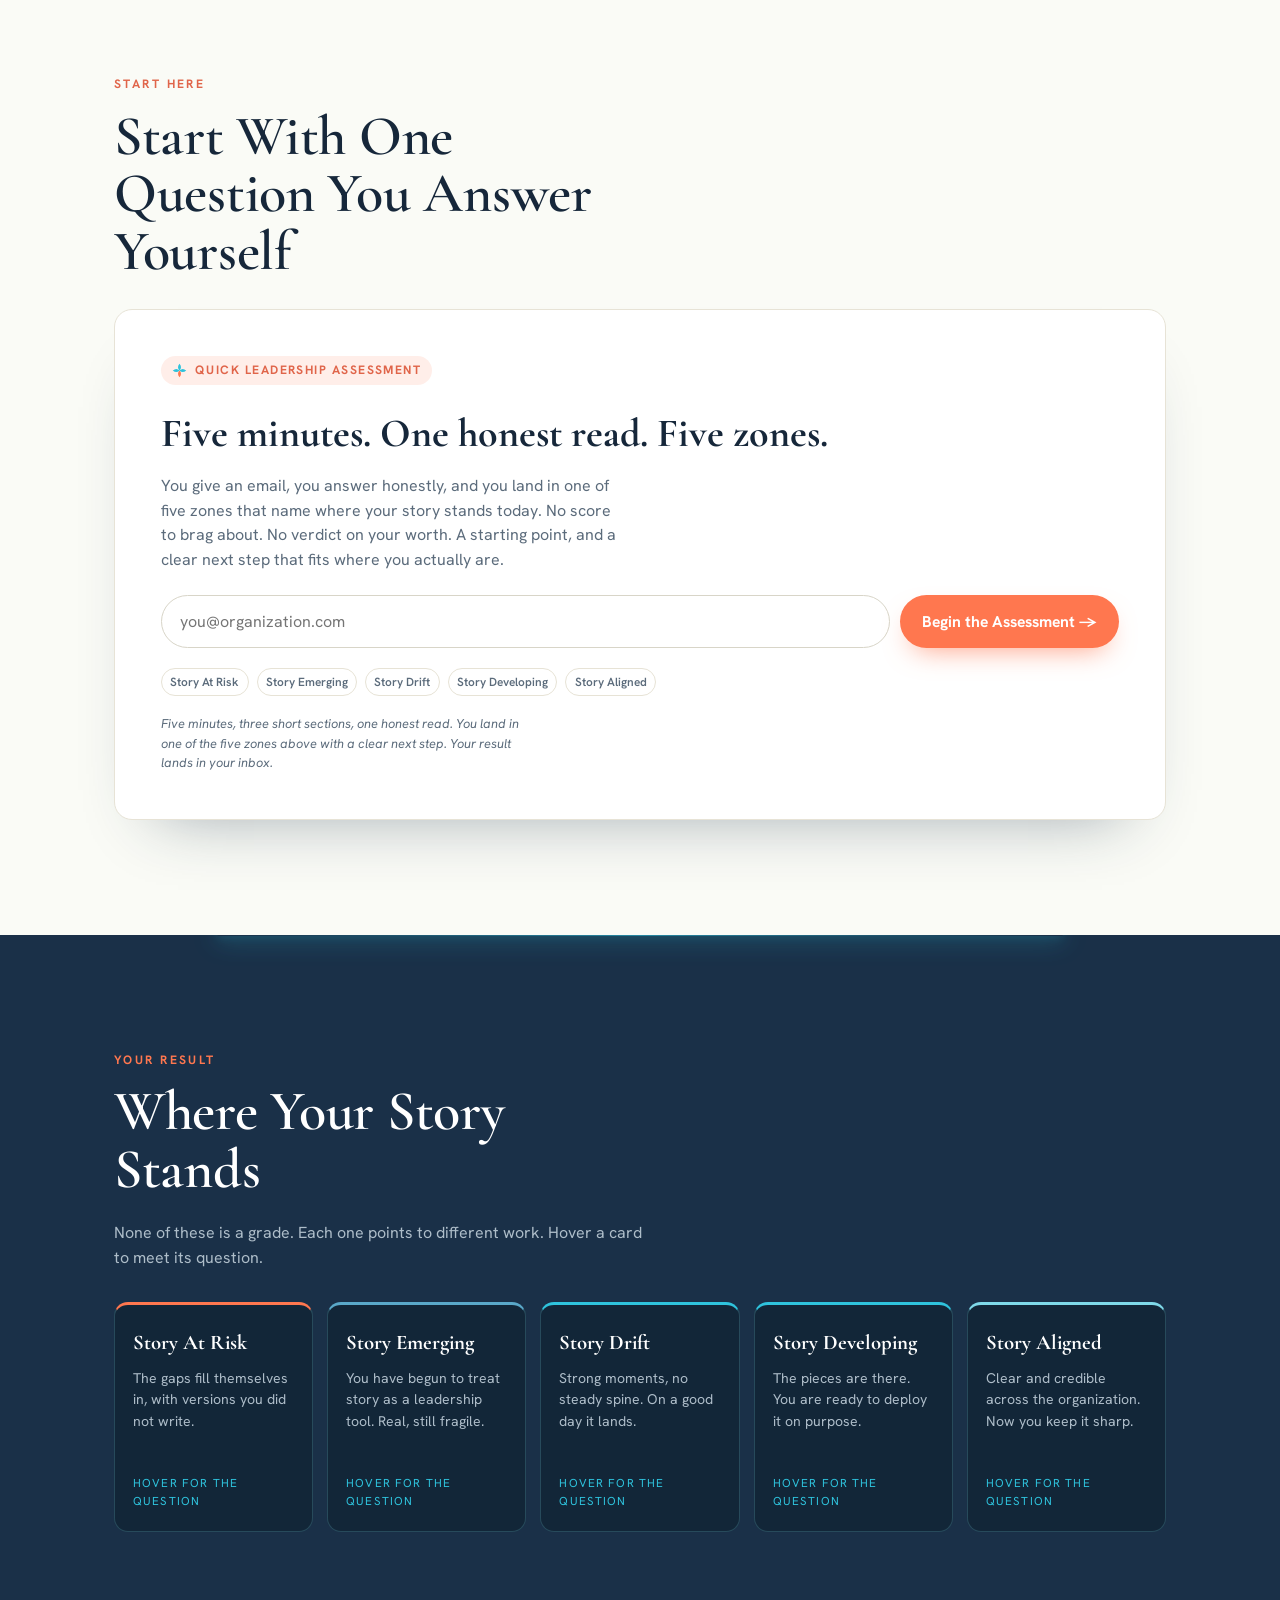
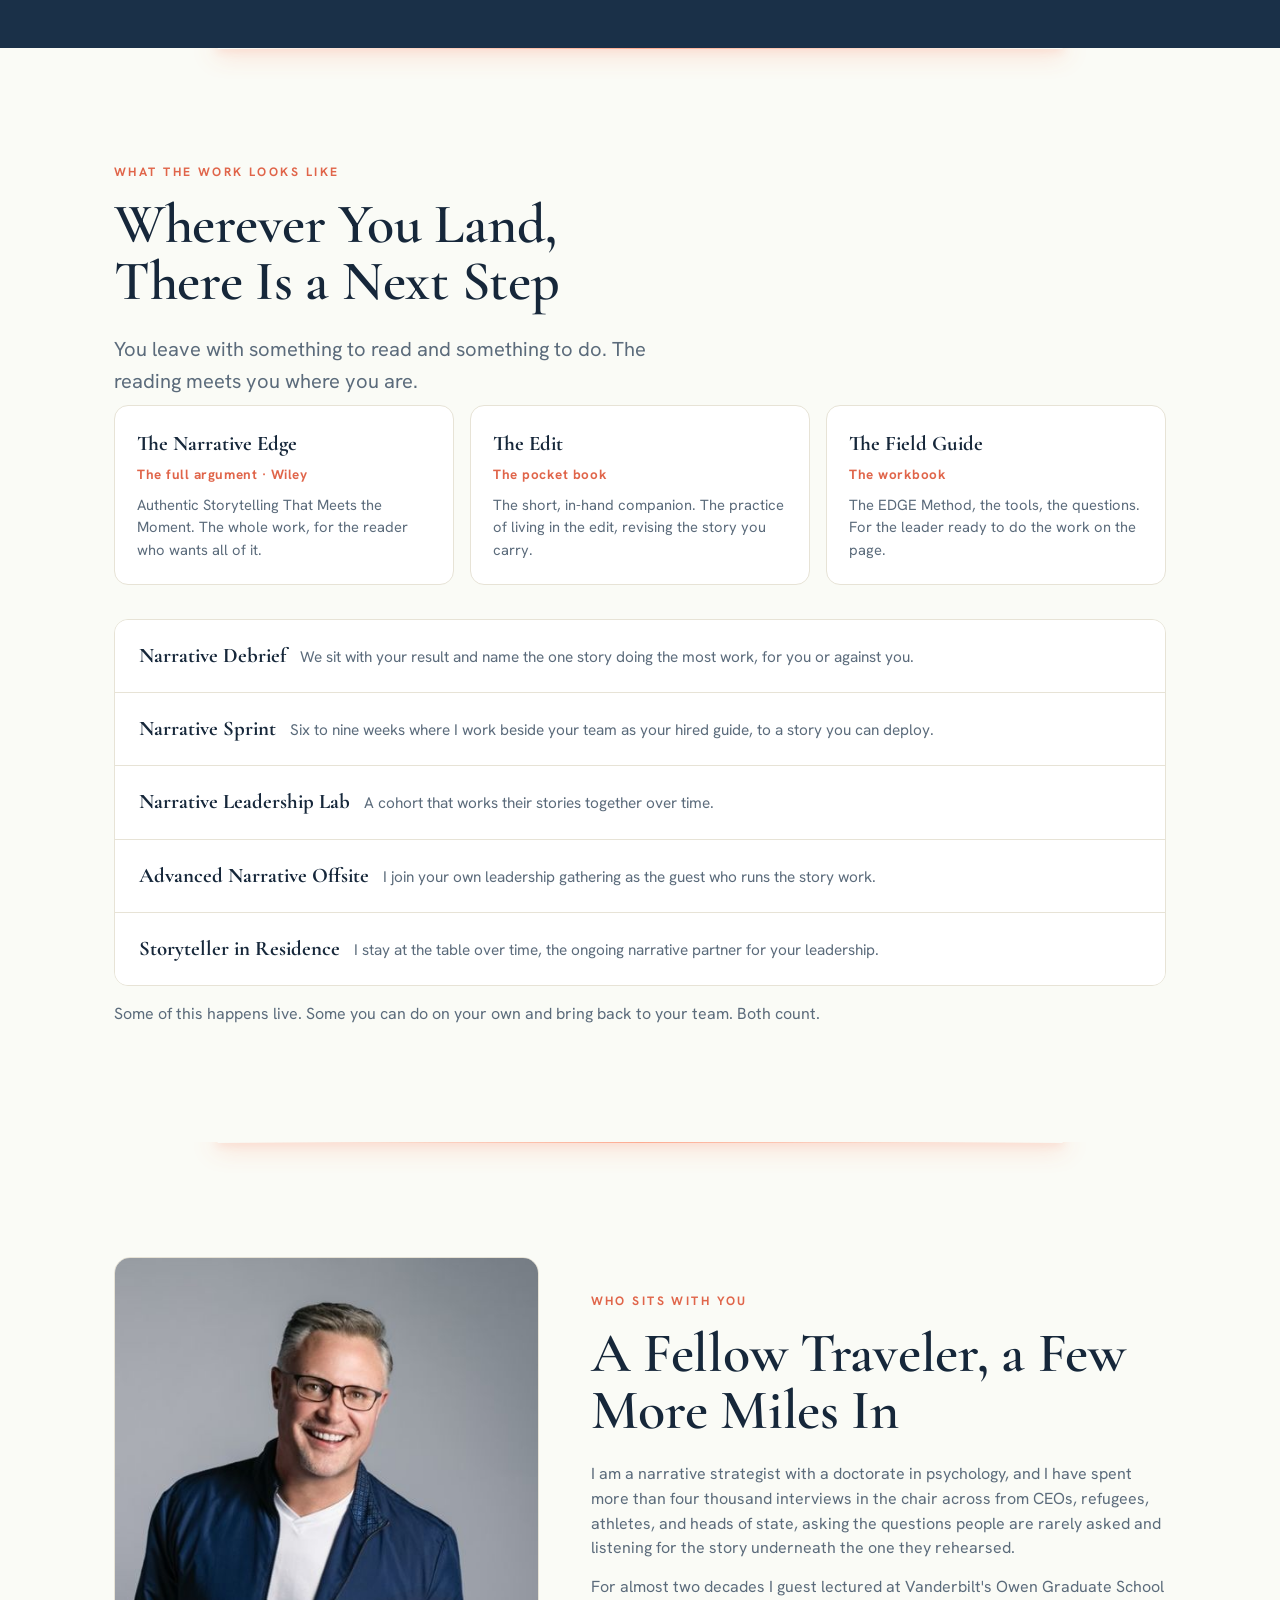
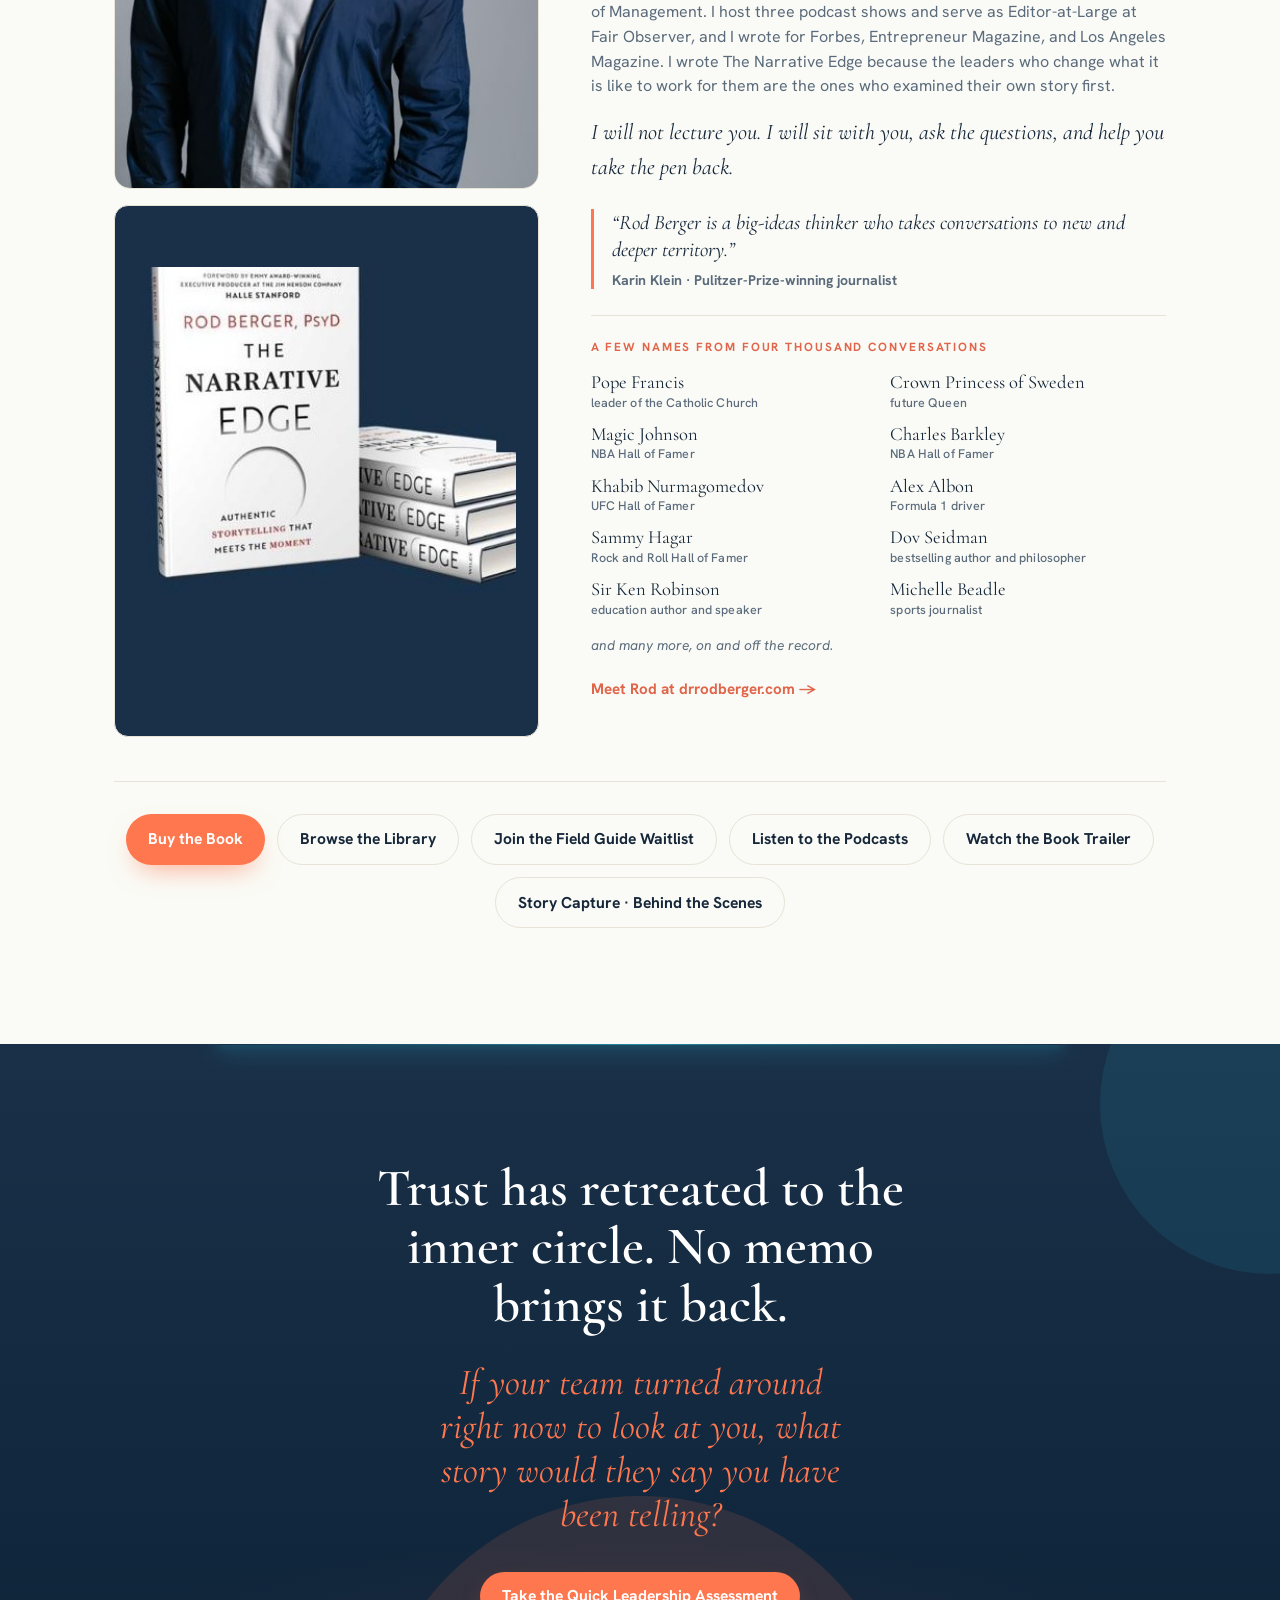
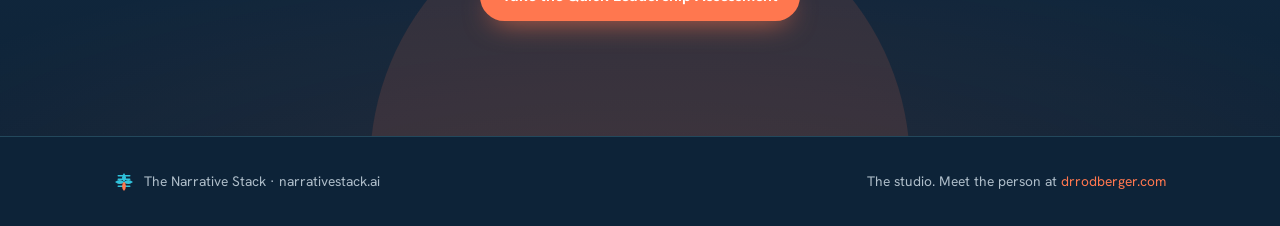
==== commit c227c6f7: "Library: cleaner line portrait, printed in coral over navy The bookfurniture sketch read as weak — h" ====
--- a/site/index.html
+++ b/site/index.html
@@ -525,7 +525,7 @@
     <p class="lead muted">You leave with something to read and something to do. The reading meets you where you are.</p></div>
     <div class="anchors reveal">
       <div class="anchor"><div class="t">The Narrative Edge</div><div class="role">The full argument · Wiley</div><p>Authentic Storytelling That Meets the Moment. The whole work, for the reader who wants all of it.</p></div>
-      <div class="anchor"><div class="t">The Edit <span style="font-size:.7rem;color:#aaa;font-weight:600">(working title)</span></div><div class="role">The pocket book</div><p>The short, in-hand companion. The practice of living in the edit, revising the story you carry.</p></div>
+      <div class="anchor"><div class="t">The Edit</div><div class="role">The pocket book</div><p>The short, in-hand companion. The practice of living in the edit, revising the story you carry.</p></div>
       <div class="anchor"><div class="t">The Field Guide</div><div class="role">The workbook</div><p>The EDGE Method, the tools, the questions. For the leader ready to do the work on the page.</p></div>
     </div>
     <div class="eng reveal">
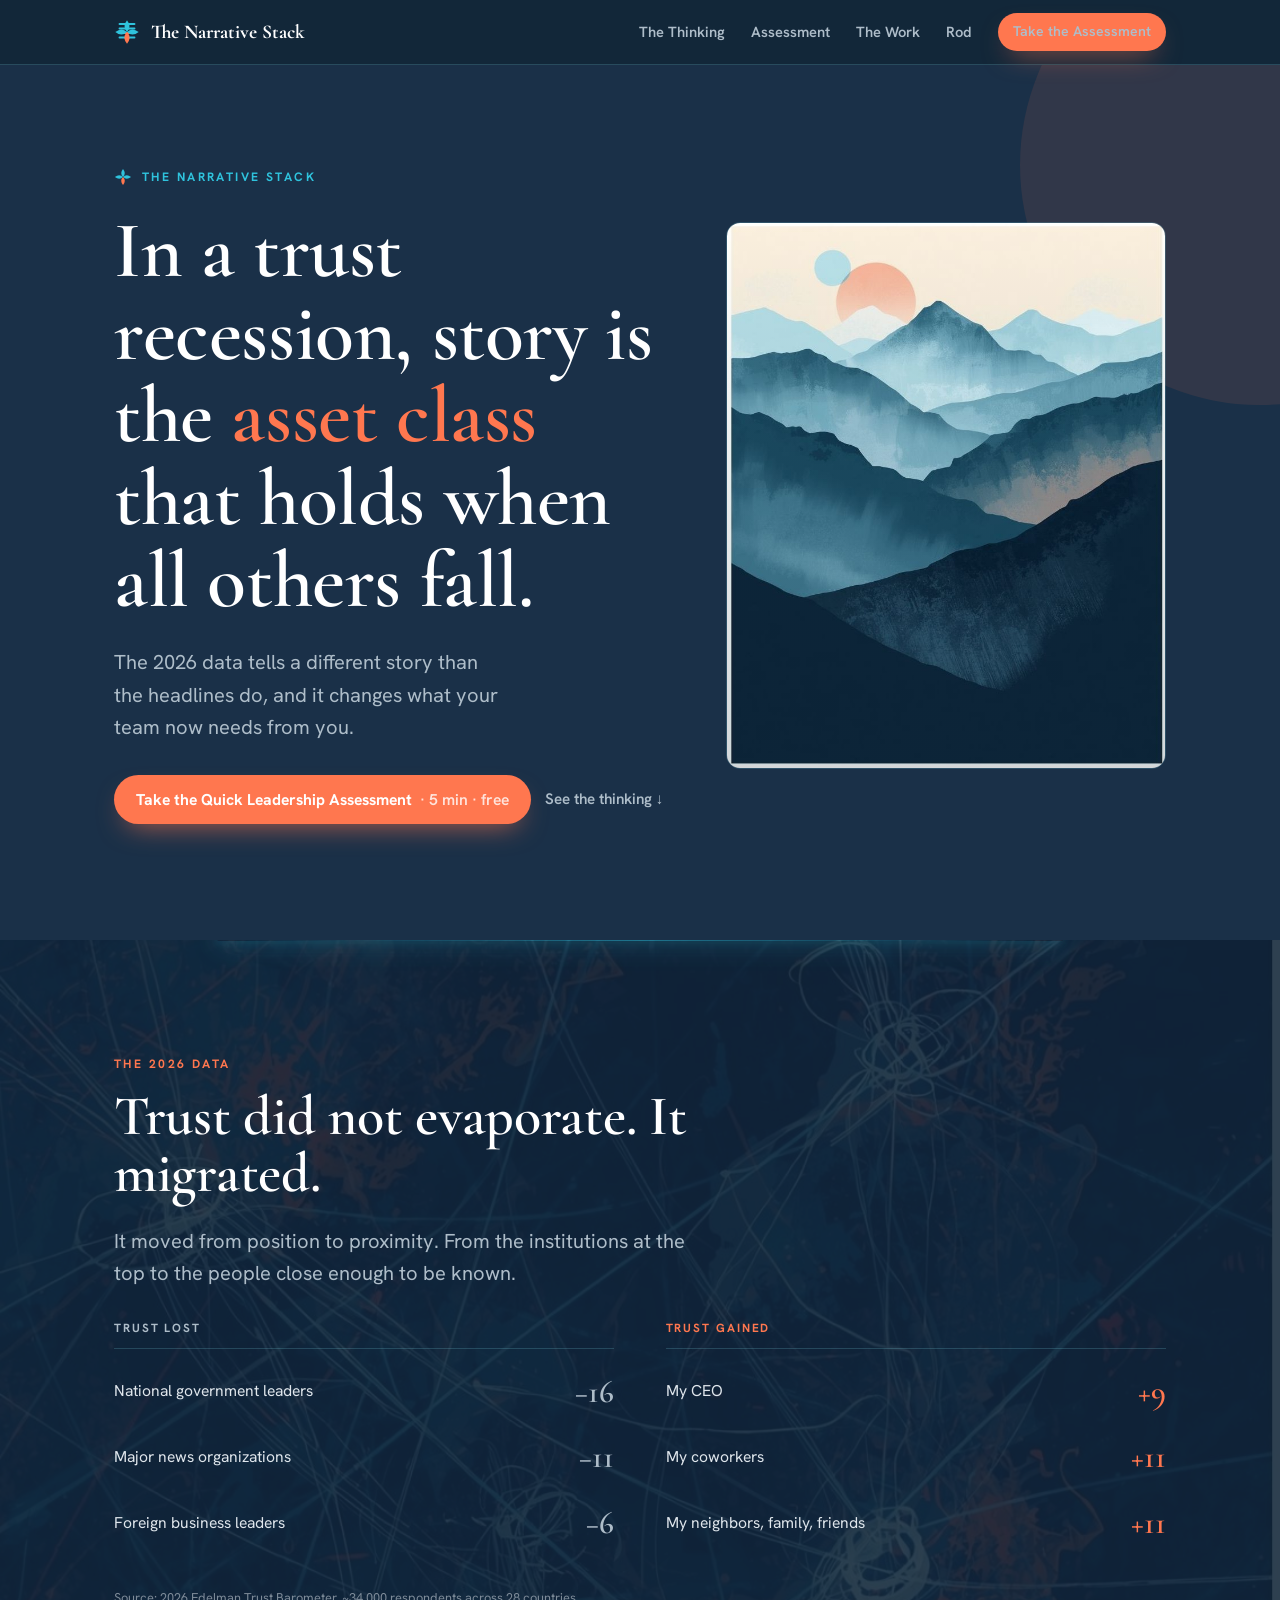
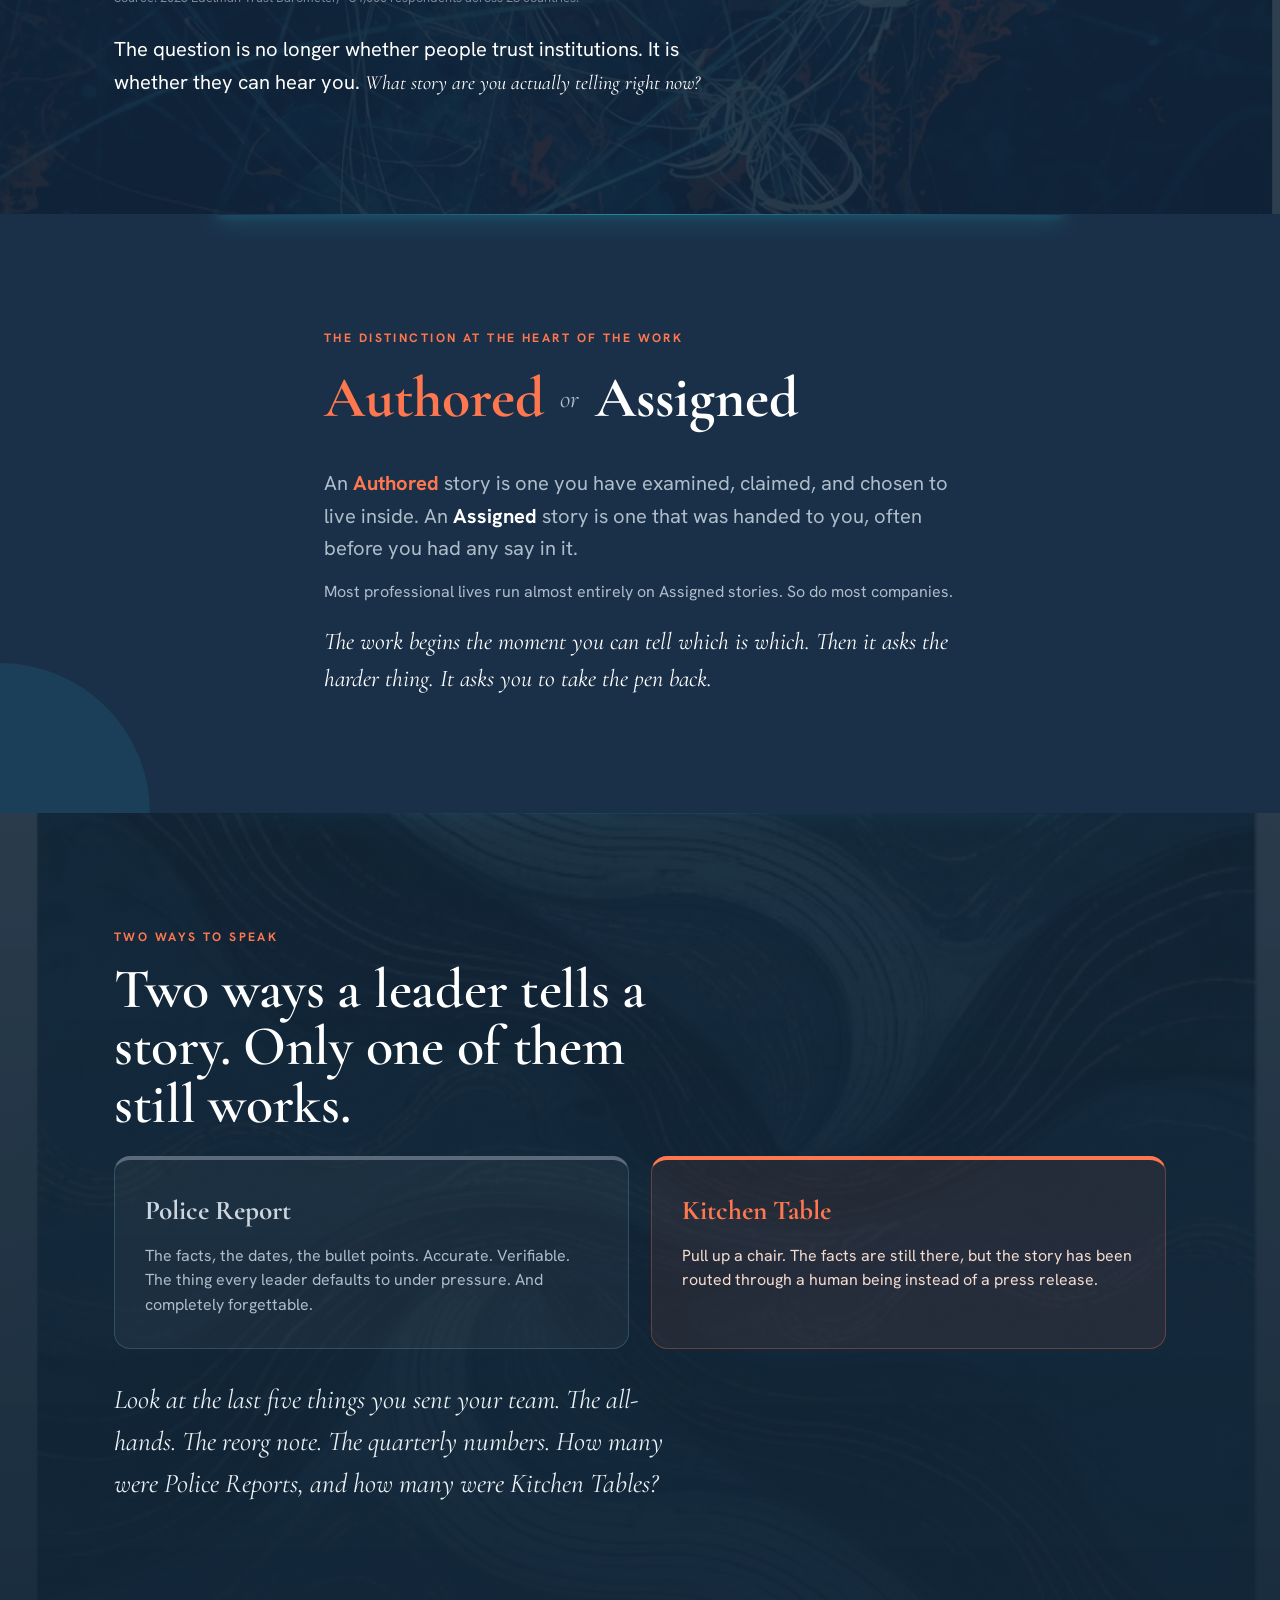
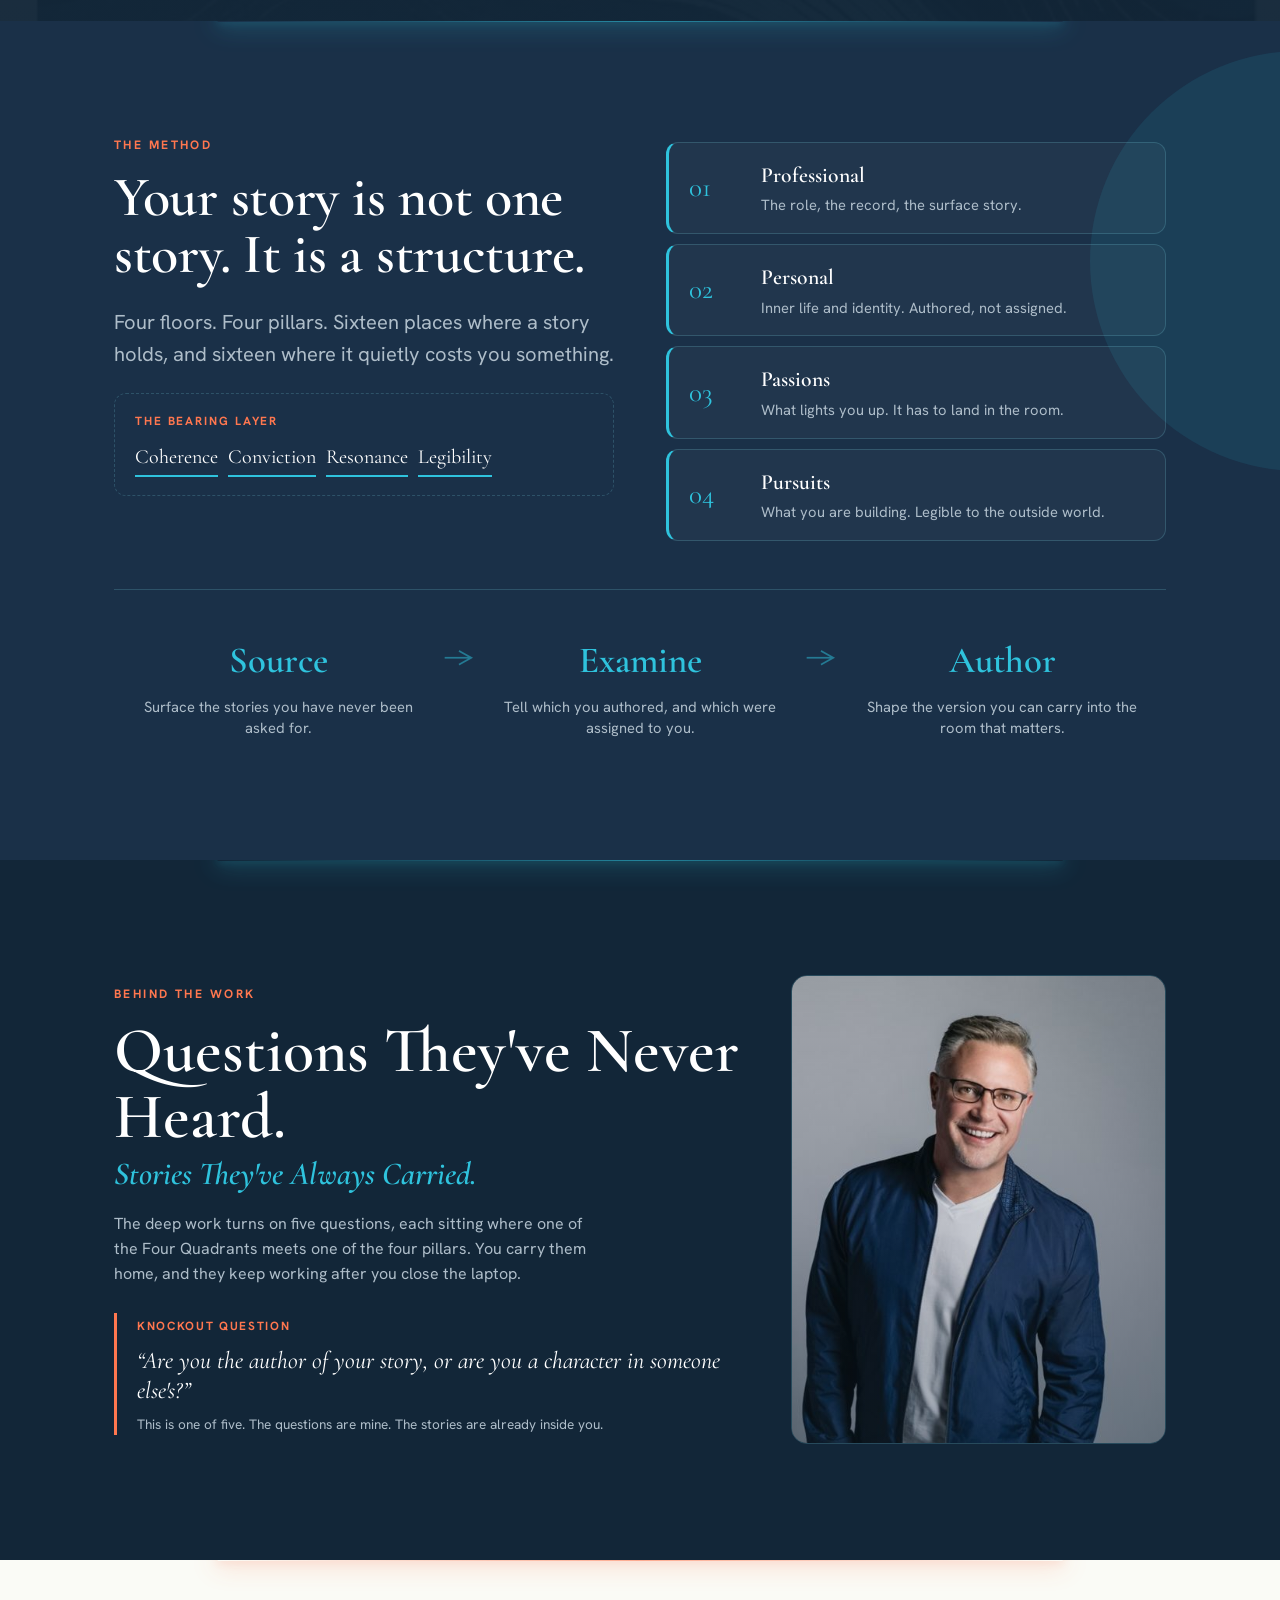
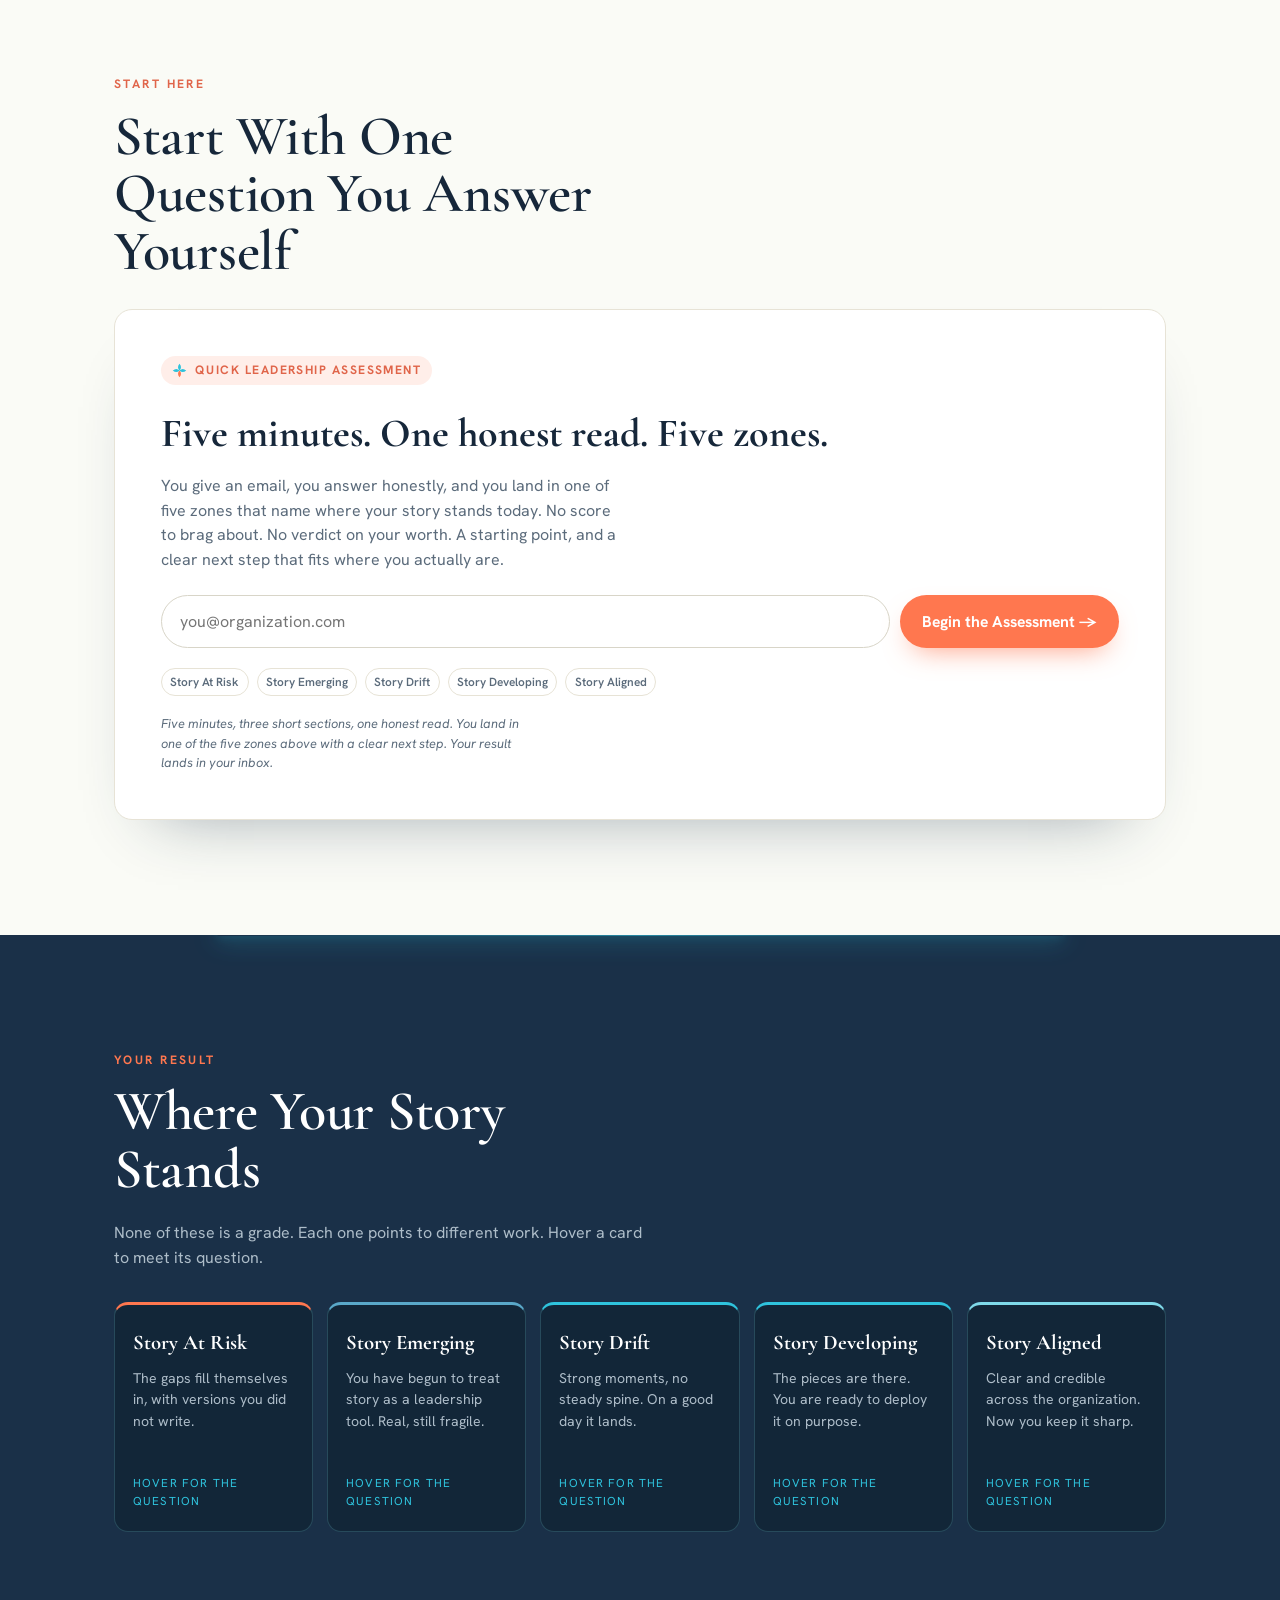
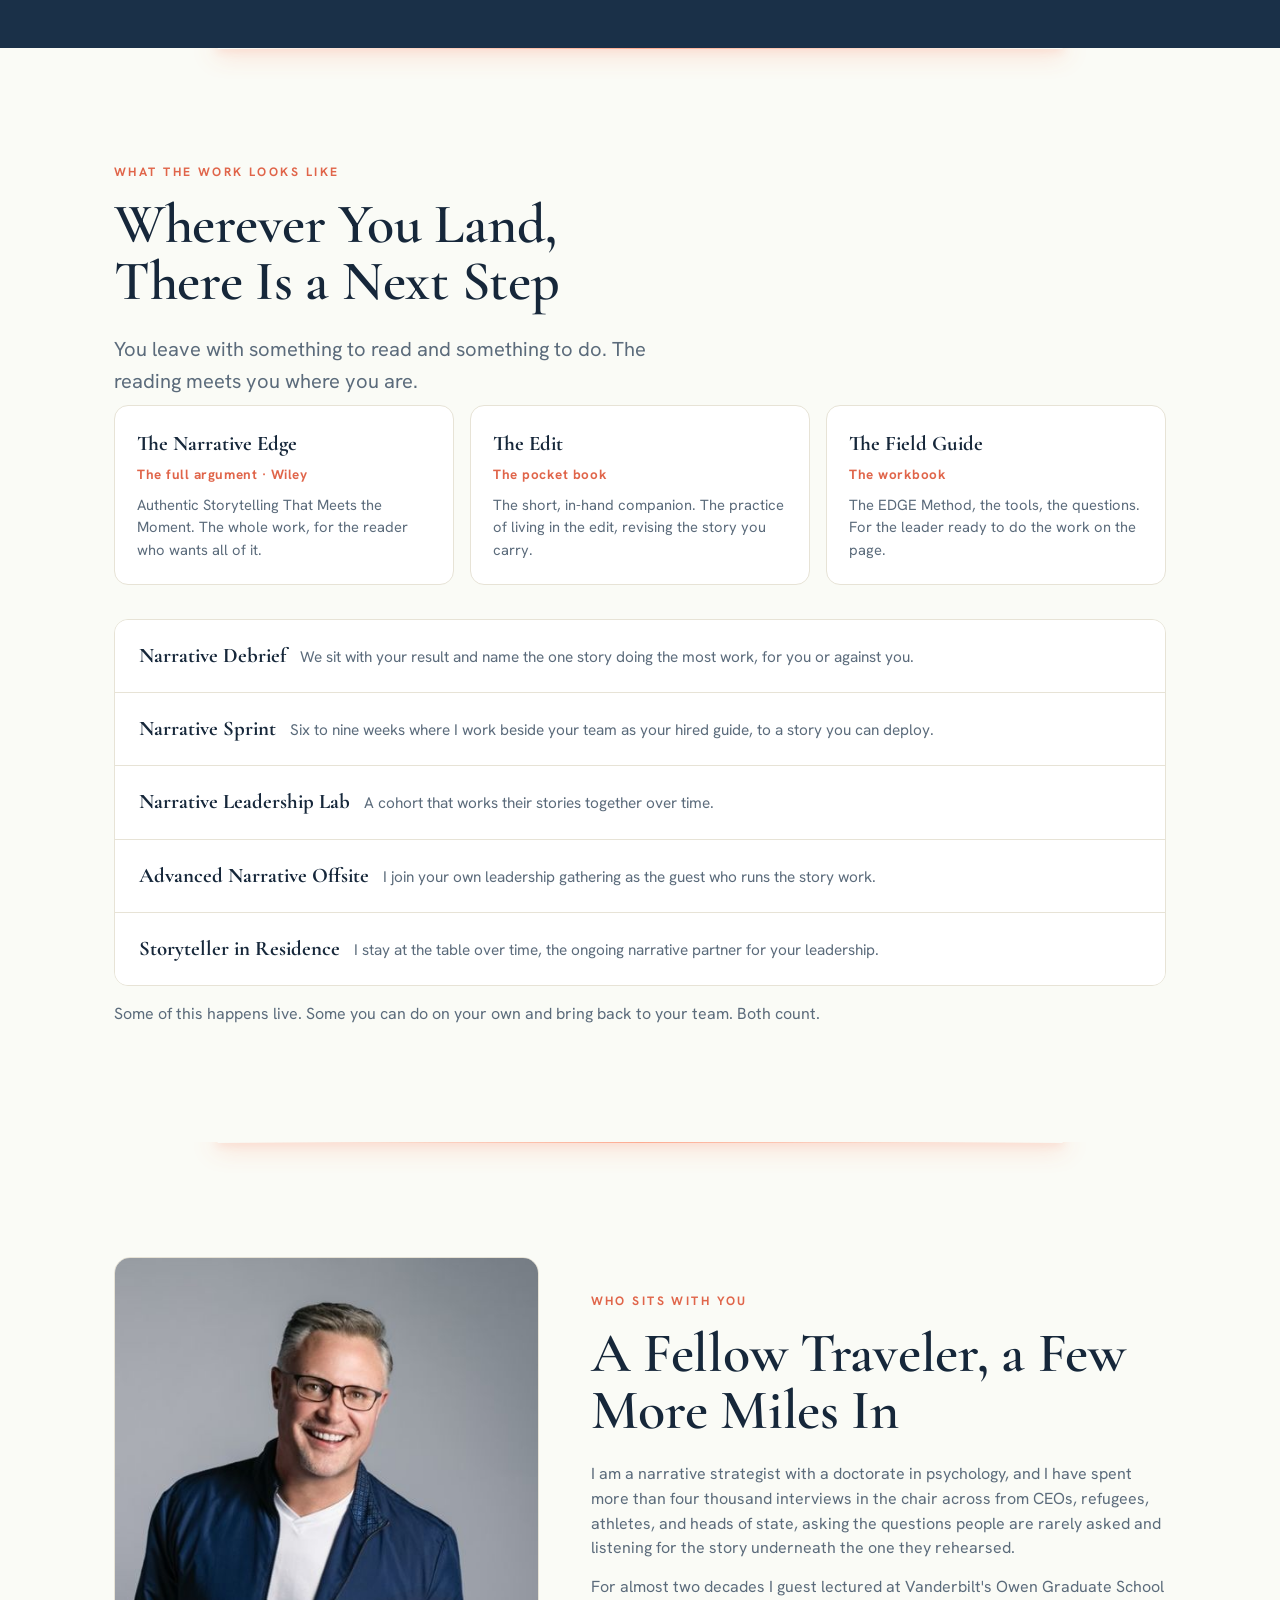
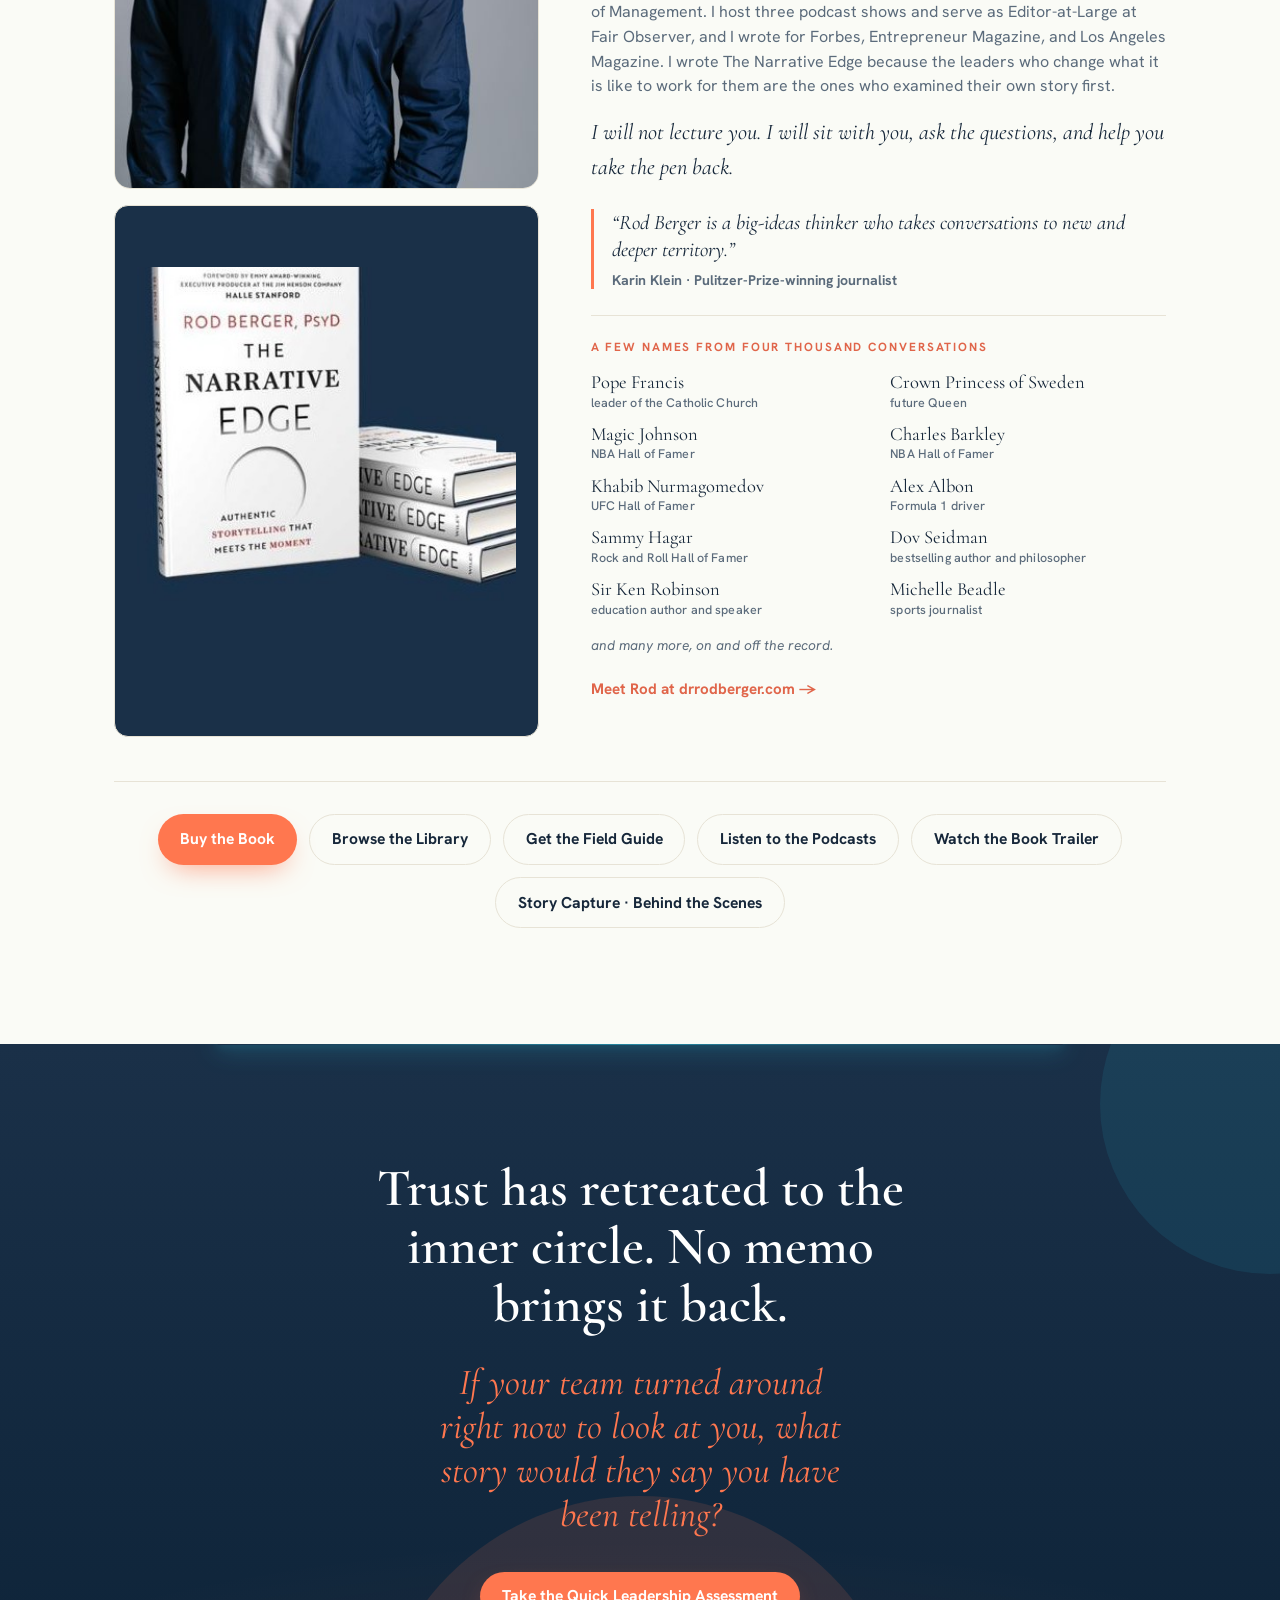
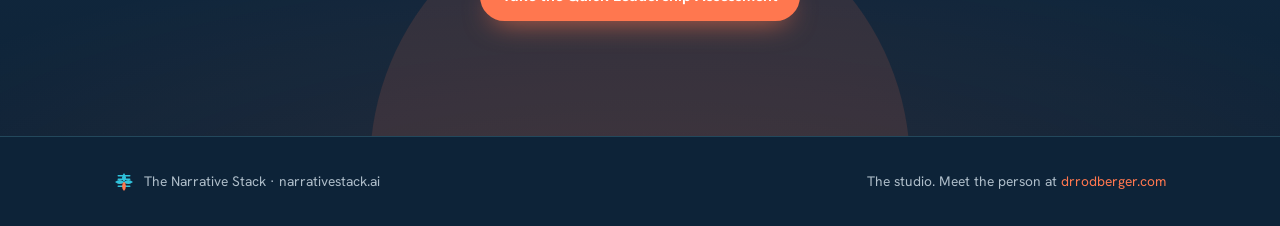
==== commit 7e9df5b8: "Homepage: 'Join the Field Guide Waitlist' -> 'Get the Field Guide' Caught on a final cross-site swee" ====
--- a/site/index.html
+++ b/site/index.html
@@ -581,7 +581,7 @@
   <div class="biocta reveal">
     <a class="btn btn-coral" href="https://www.amazon.com/Narrative-Edge-Authentic-Storytelling-Moment/dp/1394331290/" target="_blank" rel="noopener">Buy the Book</a>
     <a class="btn btn-line2" href="library.html">Browse the Library</a>
-    <a class="btn btn-line2" href="field-guide.html">Join the Field Guide Waitlist</a>
+    <a class="btn btn-line2" href="field-guide.html">Get the Field Guide</a>
     <a class="btn btn-line2" href="https://podcasts.apple.com/us/podcast/the-dr-rod-berger-channel-stories-that-meet-the-moment/id1609093338" target="_blank" rel="noopener">Listen to the Podcasts</a>
     <a class="btn btn-line2" href="https://www.youtube.com/watch?v=v5LO9aLuLJc" target="_blank" rel="noopener">Watch the Book Trailer</a>
     <a class="btn btn-line2" href="https://www.youtube.com/watch?v=ugW-aSd7hxE" target="_blank" rel="noopener">Story Capture &middot; Behind the Scenes</a>
